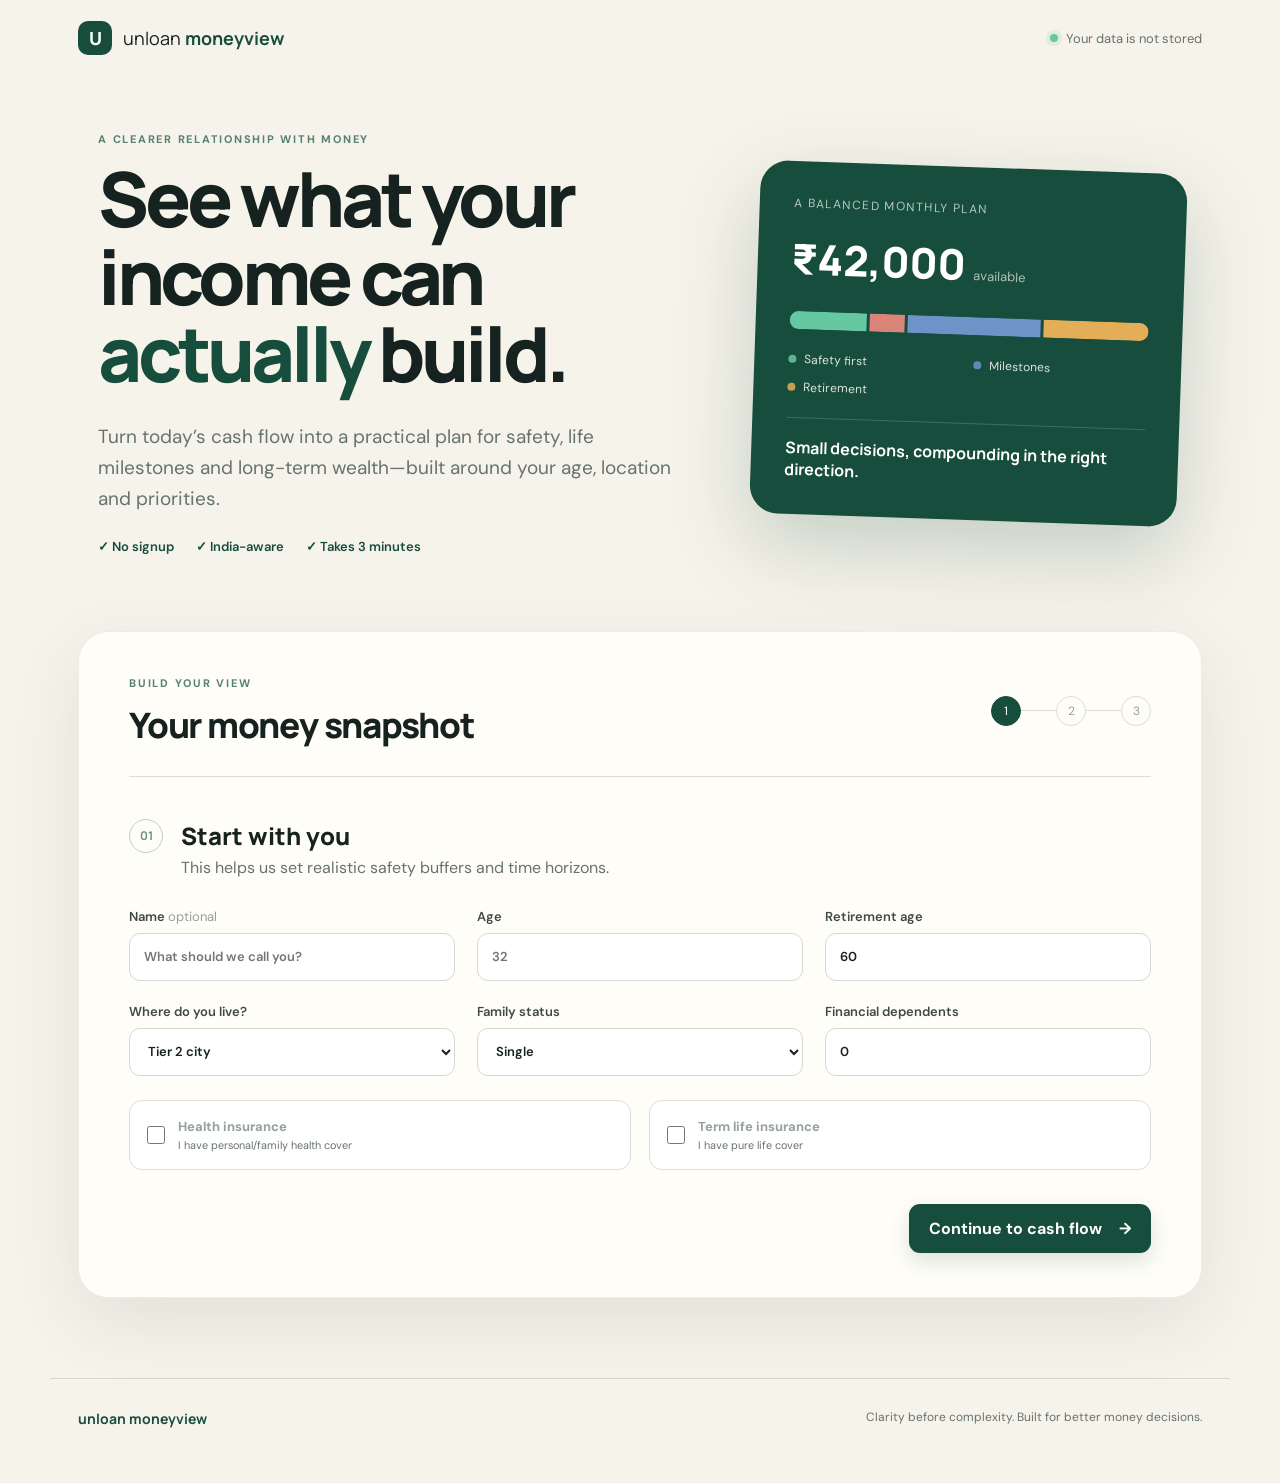
==== templates/index.html @ ab012d3f "Build privacy-first personalized money planner" ====
<!DOCTYPE html>
<html lang="en">
<head>
  <meta charset="UTF-8" />
  <meta name="viewport" content="width=device-width, initial-scale=1.0" />
  <meta name="description" content="A private, practical money planner for building emergency savings, funding milestones and growing long-term wealth." />
  <title>Unloan Moneyview — Your money, mapped forward</title>
  <link rel="preconnect" href="https://fonts.googleapis.com" />
  <link rel="preconnect" href="https://fonts.gstatic.com" crossorigin />
  <link href="https://fonts.googleapis.com/css2?family=DM+Sans:wght@400;500;600;700&family=Manrope:wght@600;700;800&display=swap" rel="stylesheet" />
  <link rel="stylesheet" href="/static/css/style.css" />
</head>
<body>
  <header class="site-header">
    <a class="brand" href="#top" aria-label="Unloan Moneyview home">
      <span class="brand-mark">U</span>
      <span>unloan <b>moneyview</b></span>
    </a>
    <span class="privacy-pill"><span></span> Your data is not stored</span>
  </header>

  <main id="top">
    <section class="hero">
      <div class="hero-copy">
        <p class="eyebrow">A clearer relationship with money</p>
        <h1>See what your income can <em>actually</em> build.</h1>
        <p class="hero-text">Turn today’s cash flow into a practical plan for safety, life milestones and long-term wealth—built around your age, location and priorities.</p>
        <div class="hero-points">
          <span>✓ No signup</span><span>✓ India-aware</span><span>✓ Takes 3 minutes</span>
        </div>
      </div>
      <div class="hero-card" aria-hidden="true">
        <div class="mini-label">A balanced monthly plan</div>
        <div class="mini-amount">₹42,000 <small>available</small></div>
        <div class="stacked-bar"><i></i><i></i><i></i><i></i></div>
        <div class="mini-legend">
          <span><b class="mint"></b>Safety first</span>
          <span><b class="blue"></b>Milestones</span>
          <span><b class="gold"></b>Retirement</span>
        </div>
        <p>Small decisions, compounding in the right direction.</p>
      </div>
    </section>

    <section class="planner-shell" id="planner">
      <div class="planner-heading">
        <div>
          <p class="eyebrow">Build your view</p>
          <h2>Your money snapshot</h2>
        </div>
        <div class="step-indicator"><span class="active">1</span><i></i><span>2</span><i></i><span>3</span></div>
      </div>

      <form id="plannerForm" novalidate>
        <section class="form-step" data-step="1">
          <div class="section-intro">
            <span class="section-number">01</span>
            <div><h3>Start with you</h3><p>This helps us set realistic safety buffers and time horizons.</p></div>
          </div>
          <div class="form-grid three">
            <label>Name <span>optional</span><input id="name" autocomplete="name" placeholder="What should we call you?" /></label>
            <label>Age<input id="age" type="number" min="18" max="80" inputmode="numeric" placeholder="32" required /></label>
            <label>Retirement age<input id="retirementAge" type="number" min="40" max="85" inputmode="numeric" value="60" required /></label>
            <label>Where do you live?
              <select id="location" required>
                <option value="metro">Metro — Mumbai, Delhi, Bengaluru…</option>
                <option value="tier1">Large city</option>
                <option value="tier2" selected>Tier 2 city</option>
                <option value="tier3">Small town / rural</option>
                <option value="outside_india">Outside India</option>
              </select>
            </label>
            <label>Family status
              <select id="maritalStatus"><option value="single">Single</option><option value="married">Married</option></select>
            </label>
            <label>Financial dependents<input id="dependents" type="number" min="0" max="20" inputmode="numeric" value="0" /></label>
          </div>
          <div class="choice-row">
            <label class="check-card"><input id="hasHealthInsurance" type="checkbox" /><span><b>Health insurance</b><small>I have personal/family health cover</small></span></label>
            <label class="check-card"><input id="hasTermInsurance" type="checkbox" /><span><b>Term life insurance</b><small>I have pure life cover</small></span></label>
          </div>
          <div class="step-actions"><button class="primary-btn next-btn" type="button">Continue to cash flow <span>→</span></button></div>
        </section>

        <section class="form-step hidden" data-step="2">
          <div class="section-intro">
            <span class="section-number">02</span>
            <div><h3>Your monthly picture</h3><p>Approximate numbers are perfectly fine. You can refine them later.</p></div>
          </div>
          <div class="mode-toggle" role="group" aria-label="Input frequency">
            <button type="button" class="active" data-mode="monthly">Monthly</button>
            <button type="button" data-mode="yearly">Yearly</button>
          </div>
          <input id="inputMode" type="hidden" value="monthly" />
          <div class="form-grid three money-grid">
            <label>Take-home income<div class="money-input"><span>₹</span><input id="income" type="number" min="1" inputmode="decimal" placeholder="1,00,000" required /></div></label>
            <label>Rent / home EMI<div class="money-input"><span>₹</span><input id="rent" type="number" min="0" inputmode="decimal" placeholder="25,000" required /></div></label>
            <label>Food + essentials<div class="money-input"><span>₹</span><input id="food" type="number" min="0" inputmode="decimal" placeholder="18,000" required /></div></label>
            <label>Lifestyle + other spends<div class="money-input"><span>₹</span><input id="misc" type="number" min="0" inputmode="decimal" placeholder="12,000" required /></div></label>
            <label>Other loan EMIs<div class="money-input"><span>₹</span><input id="debtEmi" type="number" min="0" inputmode="decimal" value="0" required /></div></label>
            <label>Emergency savings today<div class="money-input"><span>₹</span><input id="currentSavings" type="number" min="0" inputmode="decimal" value="0" required /></div></label>
            <label>Investments today<div class="money-input"><span>₹</span><input id="currentInvestments" type="number" min="0" inputmode="decimal" value="0" required /></div></label>
            <label>Investment style
              <select id="riskProfile">
                <option value="conservative">Conservative — steadier, lower growth</option>
                <option value="balanced" selected>Balanced — growth with moderation</option>
                <option value="growth">Growth — more volatility accepted</option>
              </select>
            </label>
          </div>
          <div class="step-actions split"><button class="text-btn back-btn" type="button">← Back</button><button class="primary-btn next-btn" type="button">Choose milestones <span>→</span></button></div>
        </section>

        <section class="form-step hidden" data-step="3">
          <div class="section-intro">
            <span class="section-number">03</span>
            <div><h3>What are you building toward?</h3><p>Select any goals and edit the cost or timeline to fit your life.</p></div>
          </div>
          <div id="milestonesBox" class="milestone-grid"></div>
          <p class="form-error" id="formError" role="alert"></p>
          <div class="step-actions split"><button class="text-btn back-btn" type="button">← Back</button><button class="primary-btn generate-btn" type="submit">Build my money view <span>↗</span></button></div>
        </section>
      </form>
    </section>

    <section id="results" class="results hidden" aria-live="polite">
      <div class="results-head">
        <div><p class="eyebrow">Your personal money view</p><h2 id="resultTitle">Here’s your path forward.</h2><p id="healthNote"></p></div>
        <div class="score-ring"><strong id="healthScore">0</strong><span>/ 100<br />foundation</span></div>
      </div>

      <div class="metric-grid">
        <article><span>Monthly surplus</span><strong id="surplus">₹0</strong><small id="savingsRatio">0% savings rate</small></article>
        <article><span>Emergency target</span><strong id="emergencyTarget">₹0</strong><small id="emergencyGap">₹0 remaining</small></article>
        <article><span>Suggested life cover</span><strong id="insuranceTarget">₹0</strong><small>Indicative income replacement</small></article>
        <article><span>Debt load</span><strong id="debtRatio">0%</strong><small>of take-home income</small></article>
      </div>

      <div class="result-grid">
        <article class="result-card allocation-card">
          <div class="card-heading"><div><p class="eyebrow">Monthly roadmap</p><h3>Give every rupee a role</h3></div></div>
          <div id="allocationBars" class="allocation-bars"></div>
        </article>
        <article class="result-card next-card">
          <p class="eyebrow">In the right order</p><h3>Your next moves</h3>
          <ol id="nextSteps"></ol>
        </article>
      </div>

      <article class="result-card goals-card">
        <div class="card-heading"><div><p class="eyebrow">Milestone reality check</p><h3>What is achievable from here</h3></div><span>Inflation adjusted</span></div>
        <div id="goalResults" class="goal-results"></div>
      </article>

      <article class="result-card projection-card">
        <div class="card-heading"><div><p class="eyebrow">The long view</p><h3>Your wealth could grow to</h3></div><span id="returnLabel">Illustrative projection</span></div>
        <div id="projections" class="projection-grid"></div>
      </article>

      <div class="assumption-box"><b>Keep the forecast honest.</b><ul id="assumptions"></ul><p>Educational estimate only—not investment, tax, insurance or legal advice.</p></div>
      <div class="result-actions"><button id="editPlan" class="text-btn" type="button">← Edit my inputs</button><button id="printPlan" class="primary-btn" type="button">Save as PDF / print</button></div>
    </section>
  </main>

  <footer><span>unloan moneyview</span><p>Clarity before complexity. Built for better money decisions.</p></footer>
  <script src="/static/js/app.js"></script>
</body>
</html>
---- static/css/style.css ----
:root{--ink:#16221f;--muted:#66736e;--cream:#f6f3ea;--paper:#fffdf8;--green:#174d3c;--mint:#66c7a3;--blue:#6d93c9;--gold:#e4ad57;--rose:#d9857a;--line:#deddd4;--shadow:0 24px 70px rgba(28,52,43,.09)}
*{box-sizing:border-box}html{scroll-behavior:smooth}body{margin:0;color:var(--ink);background:var(--cream);font-family:"DM Sans",sans-serif}button,input,select{font:inherit}button{cursor:pointer}.hidden{display:none!important}.site-header{height:76px;display:flex;align-items:center;justify-content:space-between;max-width:1180px;margin:auto;padding:0 28px}.brand{display:flex;align-items:center;gap:11px;color:var(--ink);text-decoration:none;font-family:Manrope,sans-serif;font-size:18px}.brand b{color:var(--green)}.brand-mark{display:grid;place-items:center;width:34px;height:34px;border-radius:10px;background:var(--green);color:white;font-weight:800}.privacy-pill{font-size:13px;color:var(--muted);display:flex;align-items:center;gap:8px}.privacy-pill span{width:8px;height:8px;border-radius:99px;background:var(--mint);box-shadow:0 0 0 4px rgba(102,199,163,.15)}main{max-width:1180px;margin:auto;padding:0 28px 80px}.hero{min-height:520px;display:grid;grid-template-columns:1.15fr .85fr;gap:80px;align-items:center;padding:56px 20px 76px}.eyebrow{text-transform:uppercase;letter-spacing:.16em;font-size:11px;font-weight:700;color:#548171;margin:0 0 14px}.hero h1{font:800 clamp(46px,6vw,76px)/1.02 Manrope,sans-serif;letter-spacing:-.055em;margin:0;max-width:740px}.hero h1 em{font-style:normal;color:var(--green);position:relative}.hero-text{font-size:19px;line-height:1.65;color:var(--muted);max-width:620px;margin:28px 0 23px}.hero-points{display:flex;gap:22px;color:var(--green);font-size:13px;font-weight:600}.hero-card{background:var(--green);color:white;border-radius:28px;padding:34px;transform:rotate(2deg);box-shadow:0 30px 80px rgba(23,77,60,.22)}.mini-label{opacity:.68;font-size:12px;text-transform:uppercase;letter-spacing:.12em}.mini-amount{font:800 42px Manrope,sans-serif;margin:18px 0 24px}.mini-amount small{font:400 13px "DM Sans";opacity:.65}.stacked-bar{height:18px;border-radius:99px;overflow:hidden;display:flex;gap:3px}.stacked-bar i:nth-child(1){width:22%;background:var(--mint)}.stacked-bar i:nth-child(2){width:10%;background:var(--rose)}.stacked-bar i:nth-child(3){width:38%;background:var(--blue)}.stacked-bar i:nth-child(4){width:30%;background:var(--gold)}.mini-legend{display:grid;grid-template-columns:1fr 1fr;gap:12px;margin:22px 0;font-size:12px;opacity:.85}.mini-legend span{display:flex;align-items:center;gap:8px}.mini-legend b{width:8px;height:8px;border-radius:99px}.mint{background:var(--mint)}.blue{background:var(--blue)}.gold{background:var(--gold)}.rose{background:var(--rose)}.hero-card>p{border-top:1px solid rgba(255,255,255,.18);padding-top:18px;margin:0;font-family:Manrope,sans-serif;font-weight:700}.planner-shell,.results{background:var(--paper);border:1px solid rgba(22,34,31,.08);border-radius:30px;padding:44px 50px;box-shadow:var(--shadow);scroll-margin-top:22px}.planner-heading{display:flex;justify-content:space-between;align-items:center;padding-bottom:30px;border-bottom:1px solid var(--line)}h2{font:800 35px/1.2 Manrope,sans-serif;letter-spacing:-.035em;margin:0}.step-indicator{display:flex;align-items:center}.step-indicator span{width:30px;height:30px;border:1px solid var(--line);border-radius:50%;display:grid;place-items:center;color:#99a19d;font-size:12px}.step-indicator span.active{background:var(--green);color:white;border-color:var(--green)}.step-indicator i{width:35px;height:1px;background:var(--line)}.step-indicator i.active{background:var(--green)}.form-step{padding-top:42px}.section-intro{display:flex;gap:18px;margin-bottom:30px}.section-number{font:700 12px Manrope;color:#6f8f83;border:1px solid #bfcfc8;width:34px;height:34px;border-radius:50%;display:grid;place-items:center}.section-intro h3,.result-card h3{font:800 24px Manrope;margin:0 0 5px}.section-intro p{color:var(--muted);margin:0}.form-grid{display:grid;gap:22px}.form-grid.three{grid-template-columns:repeat(3,1fr)}label{font-size:13px;font-weight:600;color:#3f4a46}label>span{font-weight:400;color:#96a09c}input,select{display:block;width:100%;margin-top:8px;height:48px;padding:0 14px;border:1px solid #d7d9d3;border-radius:11px;background:#fff;color:var(--ink);outline:none;transition:.2s}input:focus,select:focus{border-color:var(--green);box-shadow:0 0 0 3px rgba(23,77,60,.08)}.choice-row{display:grid;grid-template-columns:1fr 1fr;gap:18px;margin-top:24px}.check-card{display:flex;align-items:center;padding:17px;border:1px solid var(--line);border-radius:13px;background:#fff}.check-card input{width:18px;height:18px;margin:0 13px 0 0;accent-color:var(--green)}.check-card b,.check-card small{display:block}.check-card small{color:var(--muted);font-weight:400;margin-top:3px}.step-actions{margin-top:34px;display:flex;justify-content:flex-end}.step-actions.split,.result-actions{justify-content:space-between}.primary-btn{border:0;border-radius:11px;background:var(--green);color:white;font-weight:700;padding:14px 20px;box-shadow:0 8px 20px rgba(23,77,60,.15)}.primary-btn:hover{background:#0f3d2f}.primary-btn:disabled{opacity:.55;cursor:wait}.primary-btn span{margin-left:13px}.text-btn{border:0;background:transparent;color:var(--green);font-weight:700;padding:12px 2px}.mode-toggle{display:inline-flex;padding:4px;background:#eeeee7;border-radius:10px;margin-bottom:24px}.mode-toggle button{border:0;background:transparent;padding:9px 19px;border-radius:7px;color:var(--muted);font-size:13px}.mode-toggle button.active{background:white;color:var(--ink);box-shadow:0 2px 8px rgba(0,0,0,.06)}.money-input{position:relative}.money-input>span{position:absolute;z-index:1;left:13px;top:23px;color:#73807b}.money-input input{padding-left:30px}.milestone-grid{display:grid;grid-template-columns:repeat(2,1fr);gap:16px}.milestone-card{padding:20px;border:1px solid var(--line);border-radius:15px;background:#fff;transition:.2s}.milestone-card.selected{border-color:#6f9c8b;background:#f6fbf8;box-shadow:0 0 0 1px #6f9c8b}.milestone-top{display:flex;align-items:center;gap:11px}.milestone-top input{width:17px;height:17px;margin:0;accent-color:var(--green)}.goal-icon{width:30px;height:30px;border-radius:9px;background:#e9f2ed;display:grid;place-items:center;color:var(--green)}.goal-fields{display:grid;grid-template-columns:1.5fr .7fr;gap:12px;margin-top:18px}.goal-fields>span{font-size:11px;color:var(--muted)}.goal-fields input{height:41px;margin-top:5px}.money-input.compact>span{top:17px}.form-error{color:#a33b32;font-size:13px;text-align:right;min-height:18px}.results-head{display:flex;justify-content:space-between;gap:30px;align-items:center;border-bottom:1px solid var(--line);padding-bottom:32px}.results-head>div>p:last-child{color:var(--muted);margin-bottom:0}.score-ring{width:124px;height:124px;flex:0 0 124px;border:9px solid #c9e9db;border-top-color:var(--green);border-radius:50%;display:grid;place-content:center;text-align:center}.score-ring strong{font:800 34px Manrope}.score-ring span{font-size:10px;color:var(--muted);line-height:1.3}.metric-grid{display:grid;grid-template-columns:repeat(4,1fr);gap:12px;margin:26px 0}.metric-grid article{background:#f4f4ed;border-radius:14px;padding:18px}.metric-grid span,.metric-grid small{display:block;color:var(--muted);font-size:11px}.metric-grid strong{font:800 21px Manrope;display:block;margin:8px 0 5px}.result-grid{display:grid;grid-template-columns:1.35fr .65fr;gap:18px}.result-card{border:1px solid var(--line);border-radius:18px;padding:26px;background:#fff;margin-top:18px}.card-heading{display:flex;justify-content:space-between;align-items:start}.card-heading>span{font-size:11px;color:var(--muted);background:#f2f2eb;padding:7px 10px;border-radius:99px}.allocation-row{margin-top:20px}.allocation-row>div{display:flex;justify-content:space-between;align-items:baseline}.allocation-row span{font-size:13px;color:var(--muted)}.allocation-row b{font:700 17px Manrope}.allocation-row b small{font:400 10px "DM Sans";color:var(--muted);margin-left:3px}.allocation-row>i{height:7px;border-radius:99px;background:#efefe9;display:block;margin-top:8px;overflow:hidden}.allocation-row em{height:100%;display:block;border-radius:99px}.next-card{background:var(--green);color:white;border:0}.next-card .eyebrow{color:#9fdbc6}.next-card ol{list-style:none;padding:0;margin:20px 0 0;counter-reset:steps}.next-card li{counter-increment:steps;display:flex;gap:12px;font-size:13px;line-height:1.5;padding:13px 0;border-top:1px solid rgba(255,255,255,.14)}.next-card li:before{content:counter(steps);flex:0 0 25px;height:25px;border-radius:50%;display:grid;place-items:center;background:rgba(255,255,255,.12);font-size:11px}.goal-result{display:grid;grid-template-columns:1.3fr 1fr .8fr .6fr;gap:18px;align-items:center;padding:18px 0;border-top:1px solid var(--line)}.goal-result:first-child{margin-top:12px}.goal-result-name b,.goal-result-name span,.goal-number b,.goal-number span{display:block}.goal-result-name span,.goal-number span{font-size:11px;color:var(--muted);margin-top:4px}.goal-number b{font:700 16px Manrope}.funding i{display:block;height:6px;border-radius:99px;background:#ecece6;overflow:hidden}.funding em{display:block;height:100%;background:var(--mint)}.funding span{font-size:10px;color:var(--muted)}.status{font-size:10px;font-weight:700;text-align:center;padding:7px;border-radius:99px;background:#e6f4ed;color:#2f7058}.status.needs-a-boost{background:#fff0d9;color:#8b6429}.status.funding-gap{background:#fae7e4;color:#9b4f46}.goal-result>p{grid-column:1/-1;margin:-7px 0 0;color:var(--muted);font-size:11px}.projection-card{background:#f8f5e9}.projection-grid{display:grid;grid-template-columns:repeat(3,1fr);gap:12px;margin-top:16px}.projection-grid>div{padding:20px;background:white;border-radius:13px}.projection-grid span,.projection-grid small{display:block;color:var(--muted);font-size:11px}.projection-grid strong{font:800 24px Manrope;display:block;margin:10px 0 5px;color:var(--green)}.assumption-box{margin-top:18px;padding:20px 24px;border-left:3px solid var(--gold);background:#f8f5e9;font-size:12px;color:var(--muted)}.assumption-box ul{margin:8px 0;padding-left:18px}.assumption-box p{margin-bottom:0}.result-actions{display:flex;margin-top:24px}footer{max-width:1180px;margin:auto;padding:30px 28px 55px;border-top:1px solid #d8d7cf;display:flex;justify-content:space-between;color:var(--muted);font-size:12px}footer span{font:700 14px Manrope;color:var(--green)}footer p{margin:0}.empty-state{padding:28px;color:var(--muted);text-align:center}
@media(max-width:850px){.hero{grid-template-columns:1fr;padding-top:40px}.hero-card{display:none}.form-grid.three,.metric-grid{grid-template-columns:repeat(2,1fr)}.result-grid{grid-template-columns:1fr}.goal-result{grid-template-columns:1fr 1fr}.milestone-grid{grid-template-columns:1fr}}
@media(max-width:560px){.site-header{height:64px;padding:0 18px}.privacy-pill{font-size:0}.privacy-pill:after{content:"Private";font-size:12px}.brand b{display:none}main{padding:0 12px 50px}.hero{min-height:auto;padding:55px 8px 65px}.hero h1{font-size:45px}.hero-text{font-size:16px}.hero-points{gap:10px;flex-wrap:wrap}.planner-shell,.results{padding:27px 18px;border-radius:20px}.planner-heading{align-items:start}.planner-heading h2{font-size:28px}.step-indicator i{width:14px}.form-grid.three,.choice-row,.metric-grid,.milestone-grid,.projection-grid{grid-template-columns:1fr}.section-intro p{font-size:13px}.goal-result{grid-template-columns:1fr}.goal-result>p{margin:0}.results-head{align-items:start}.score-ring{width:91px;height:91px;flex-basis:91px;border-width:7px}.score-ring strong{font-size:26px}.card-heading{gap:12px}.result-actions{gap:18px}footer{padding-left:20px;padding-right:20px;display:block}footer p{margin-top:8px}}
@media print{.site-header,.hero,.planner-shell,.result-actions,footer{display:none!important}body{background:white}.results{display:block!important;box-shadow:none;border:0;padding:0}.result-card{break-inside:avoid}.results-head{margin-top:0}}
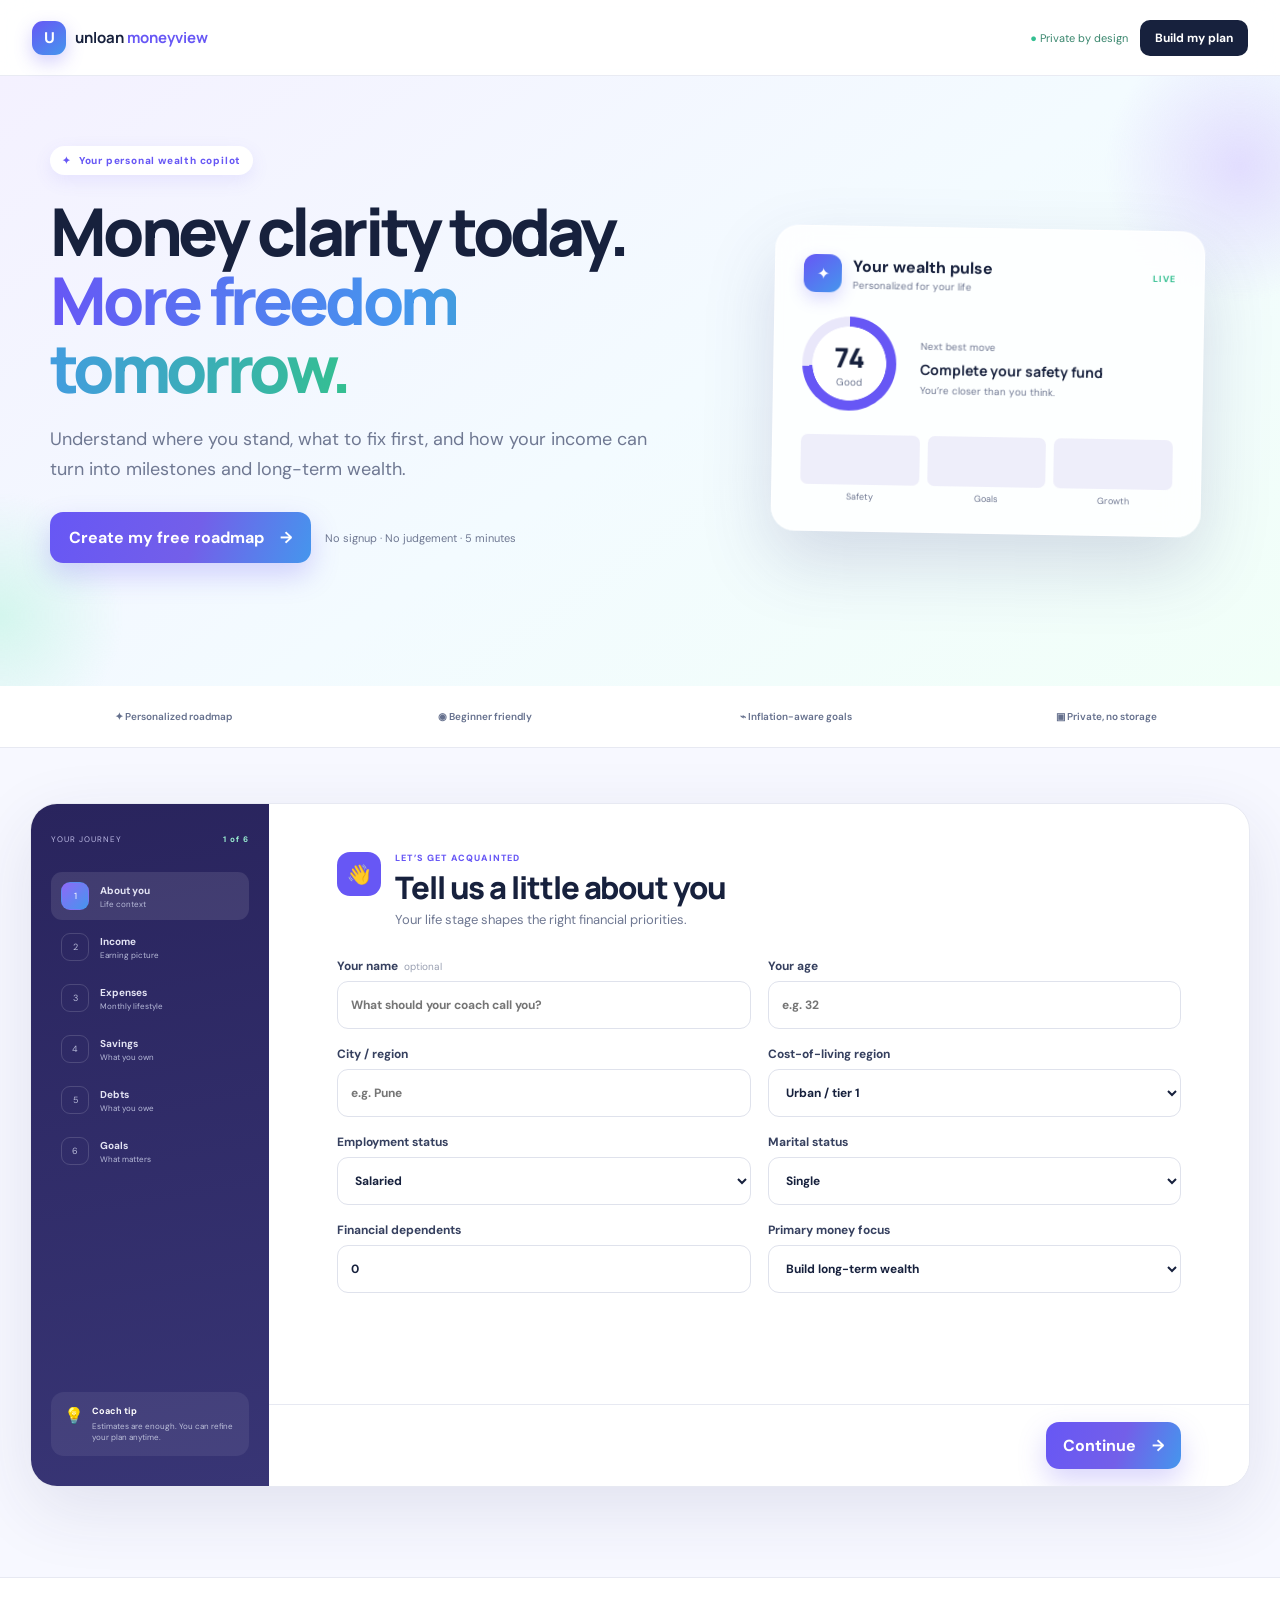
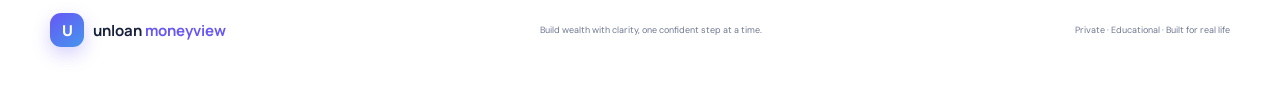
==== commit 10952cef: "Redesign planner as guided AI wealth coach" ====
--- a/templates/index.html
+++ b/templates/index.html
@@ -1,168 +1,168 @@
-<!DOCTYPE html>
+<!doctype html>
 <html lang="en">
 <head>
-  <meta charset="UTF-8" />
-  <meta name="viewport" content="width=device-width, initial-scale=1.0" />
-  <meta name="description" content="A private, practical money planner for building emergency savings, funding milestones and growing long-term wealth." />
-  <title>Unloan Moneyview — Your money, mapped forward</title>
+  <meta charset="utf-8" />
+  <meta name="viewport" content="width=device-width,initial-scale=1" />
+  <meta name="theme-color" content="#6757f5" />
+  <meta name="description" content="A friendly, private wealth coach for goals, savings, investments and debt." />
+  <title>Unloan Moneyview — Your AI wealth coach</title>
   <link rel="preconnect" href="https://fonts.googleapis.com" />
   <link rel="preconnect" href="https://fonts.gstatic.com" crossorigin />
   <link href="https://fonts.googleapis.com/css2?family=DM+Sans:wght@400;500;600;700&family=Manrope:wght@600;700;800&display=swap" rel="stylesheet" />
   <link rel="stylesheet" href="/static/css/style.css" />
 </head>
 <body>
-  <header class="site-header">
-    <a class="brand" href="#top" aria-label="Unloan Moneyview home">
-      <span class="brand-mark">U</span>
-      <span>unloan <b>moneyview</b></span>
-    </a>
-    <span class="privacy-pill"><span></span> Your data is not stored</span>
+  <header class="topbar">
+    <a class="brand" href="#top"><span class="brand-gem">U</span><span>unloan <b>moneyview</b></span></a>
+    <div class="top-actions"><span class="private-badge">● Private by design</span><a href="#planner" class="header-cta">Build my plan</a></div>
   </header>
 
   <main id="top">
     <section class="hero">
+      <div class="hero-orb orb-one"></div><div class="hero-orb orb-two"></div>
       <div class="hero-copy">
-        <p class="eyebrow">A clearer relationship with money</p>
-        <h1>See what your income can <em>actually</em> build.</h1>
-        <p class="hero-text">Turn today’s cash flow into a practical plan for safety, life milestones and long-term wealth—built around your age, location and priorities.</p>
-        <div class="hero-points">
-          <span>✓ No signup</span><span>✓ India-aware</span><span>✓ Takes 3 minutes</span>
-        </div>
+        <span class="ai-pill"><i>✦</i> Your personal wealth copilot</span>
+        <h1>Money clarity today.<br /><em>More freedom tomorrow.</em></h1>
+        <p>Understand where you stand, what to fix first, and how your income can turn into milestones and long-term wealth.</p>
+        <div class="hero-actions"><a href="#planner" class="hero-button">Create my free roadmap <span>→</span></a><span>No signup · No judgement · 5 minutes</span></div>
       </div>
-      <div class="hero-card" aria-hidden="true">
-        <div class="mini-label">A balanced monthly plan</div>
-        <div class="mini-amount">₹42,000 <small>available</small></div>
-        <div class="stacked-bar"><i></i><i></i><i></i><i></i></div>
-        <div class="mini-legend">
-          <span><b class="mint"></b>Safety first</span>
-          <span><b class="blue"></b>Milestones</span>
-          <span><b class="gold"></b>Retirement</span>
-        </div>
-        <p>Small decisions, compounding in the right direction.</p>
+      <div class="coach-preview" aria-hidden="true">
+        <div class="preview-top"><span class="avatar">✦</span><div><b>Your wealth pulse</b><small>Personalized for your life</small></div><span class="live-dot">LIVE</span></div>
+        <div class="preview-score"><div class="preview-ring"><strong>74</strong><small>Good</small></div><div><span>Next best move</span><b>Complete your safety fund</b><p>You’re closer than you think.</p></div></div>
+        <div class="preview-bars"><span><i style="width:68%"></i></span><span><i style="width:46%"></i></span><span><i style="width:82%"></i></span></div>
+        <div class="preview-labels"><span>Safety</span><span>Goals</span><span>Growth</span></div>
       </div>
     </section>
 
-    <section class="planner-shell" id="planner">
-      <div class="planner-heading">
-        <div>
-          <p class="eyebrow">Build your view</p>
-          <h2>Your money snapshot</h2>
-        </div>
-        <div class="step-indicator"><span class="active">1</span><i></i><span>2</span><i></i><span>3</span></div>
+    <section class="trust-strip"><span>✦ Personalized roadmap</span><span>◉ Beginner friendly</span><span>⌁ Inflation-aware goals</span><span>▣ Private, no storage</span></section>
+
+    <section id="planner" class="planner-shell">
+      <aside class="step-sidebar">
+        <div class="sidebar-head"><span>YOUR JOURNEY</span><b id="sidebarProgress">1 of 6</b></div>
+        <nav id="stepNav">
+          <button class="active" data-go="1"><i>1</i><span><b>About you</b><small>Life context</small></span></button>
+          <button data-go="2"><i>2</i><span><b>Income</b><small>Earning picture</small></span></button>
+          <button data-go="3"><i>3</i><span><b>Expenses</b><small>Monthly lifestyle</small></span></button>
+          <button data-go="4"><i>4</i><span><b>Savings</b><small>What you own</small></span></button>
+          <button data-go="5"><i>5</i><span><b>Debts</b><small>What you owe</small></span></button>
+          <button data-go="6"><i>6</i><span><b>Goals</b><small>What matters</small></span></button>
+        </nav>
+        <div class="sidebar-coach"><span>💡</span><p><b>Coach tip</b>Estimates are enough. You can refine your plan anytime.</p></div>
+      </aside>
+
+      <div class="planner-main">
+        <div class="mobile-progress"><div><span id="mobileStep">STEP 1 OF 6</span><b id="mobileTitle">About you</b></div><strong id="progressPercent">17%</strong><i><em id="progressBar"></em></i></div>
+        <form id="plannerForm" novalidate>
+          <section class="form-step" data-step="1">
+            <div class="step-heading"><span class="step-icon purple">👋</span><div><p>LET’S GET ACQUAINTED</p><h2>Tell us a little about you</h2><span>Your life stage shapes the right financial priorities.</span></div></div>
+            <div class="field-grid two">
+              <label>Your name <small>optional</small><input id="name" autocomplete="name" placeholder="What should your coach call you?" /></label>
+              <label>Your age<input id="age" type="number" min="18" max="80" inputmode="numeric" placeholder="e.g. 32" required /></label>
+              <label>City / region<input id="city" placeholder="e.g. Pune" required /></label>
+              <label>Cost-of-living region<select id="region"><option value="metro">Metro city</option><option value="urban" selected>Urban / tier 1</option><option value="semi_urban">Tier 2 / semi-urban</option><option value="rural">Small town / rural</option><option value="global">Outside India</option></select></label>
+              <label>Employment status<select id="employmentStatus"><option value="salaried">Salaried</option><option value="self_employed">Self-employed</option><option value="business">Business owner</option><option value="freelance">Freelancer / gig worker</option><option value="student">Student</option><option value="retired">Retired</option><option value="other">Other</option></select></label>
+              <label>Marital status<select id="maritalStatus"><option value="single">Single</option><option value="married">Married / partnered</option><option value="separated">Separated / divorced</option><option value="widowed">Widowed</option></select></label>
+              <label>Financial dependents<input id="dependents" type="number" min="0" max="20" value="0" /></label>
+              <label>Primary money focus<select id="financialGoalCategory"><option value="stability">Financial stability</option><option value="debt">Become debt-free</option><option value="milestones">Fund life milestones</option><option value="wealth" selected>Build long-term wealth</option><option value="retirement">Plan retirement</option></select></label>
+            </div>
+          </section>
+
+          <section class="form-step hidden" data-step="2">
+            <div class="step-heading"><span class="step-icon blue">₹</span><div><p>YOUR EARNING POWER</p><h2>Let’s map your income</h2><span>This helps us create a plan you can sustain in real life.</span></div></div>
+            <div class="field-grid two">
+              <label>Monthly take-home income<div class="money-field"><span>₹</span><input id="monthlyIncome" type="number" min="0" inputmode="decimal" placeholder="80,000" required /></div></label>
+              <label>Other monthly income <small>optional</small><div class="money-field"><span>₹</span><input id="otherIncome" type="number" min="0" inputmode="decimal" placeholder="10,000" /></div></label>
+            </div>
+            <div class="question-block"><b>How predictable is your income?</b><div class="choice-cards three" data-choice="stability"><button type="button" data-value="stable" class="selected"><span>🛡️</span><b>Very stable</b><small>Similar each month</small></button><button type="button" data-value="moderate"><span>〽️</span><b>Some variation</b><small>Mostly predictable</small></button><button type="button" data-value="variable"><span>🌊</span><b>Highly variable</b><small>Changes often</small></button></div></div>
+            <div class="growth-card"><div><span>↗</span><p><b>Expected annual income growth</b><small>What feels realistic for the next few years?</small></p></div><strong><output id="growthOutput">5%</output></strong><input id="annualGrowth" type="range" min="0" max="20" value="5" /></div>
+            <div class="question-block"><b>Your comfort with investment ups and downs</b><div class="choice-cards three" data-choice="riskProfile"><button type="button" data-value="conservative"><span>🌱</span><b>Steady</b><small>Lower ups and downs</small></button><button type="button" data-value="balanced" class="selected"><span>⚖️</span><b>Balanced</b><small>Growth with control</small></button><button type="button" data-value="growth"><span>🚀</span><b>Growth</b><small>Long-term volatility is okay</small></button></div></div>
+            <div class="benchmark-box" data-benchmark="income"><span class="benchmark-icon">◎</span><div><b>Estimated benchmark for your profile</b><p id="incomeBenchmark">Add your income to see a gentle savings guide.</p><small>Planning estimate · not a population average</small></div></div>
+          </section>
+
+          <section class="form-step hidden" data-step="3">
+            <div class="step-heading"><span class="step-icon coral">◔</span><div><p>WHERE MONEY GOES</p><h2>Which expenses apply to you?</h2><span>Tap only what you spend on. Amount fields appear after selection.</span></div></div>
+            <div id="expenseOptions" class="option-grid"></div>
+            <button class="add-custom" type="button" data-custom="expenses"><span>＋</span> Add custom expense</button>
+            <div id="expenseDetails" class="selected-details"></div>
+            <div class="benchmark-box" data-benchmark="expenses"><span class="benchmark-icon">⌂</span><div><b>Regional housing guide</b><p id="expenseBenchmark">Select rent to compare its share of income with an estimated range.</p><small>Editable planning benchmark · never a judgement</small></div></div>
+          </section>
+
+          <section class="form-step hidden" data-step="4">
+            <div class="step-heading"><span class="step-icon green">◆</span><div><p>WHAT YOU’VE BUILT</p><h2>Your savings & investments</h2><span>Select what you currently own and add its present value.</span></div></div>
+            <div id="investmentOptions" class="option-grid"></div>
+            <button class="add-custom" type="button" data-custom="investments"><span>＋</span> Add custom investment</button>
+            <div id="investmentDetails" class="selected-details"></div>
+            <div class="skip-note">Nothing saved yet? That’s okay—skip this step. Your roadmap will show where to begin.</div>
+            <div class="benchmark-box" data-benchmark="savings"><span class="benchmark-icon">☂</span><div><b>Safety buffer guide</b><p id="savingsBenchmark">Add liquid savings to see how many months of expenses they may cover.</p><small>Estimated from age, family and employment profile</small></div></div>
+          </section>
+
+          <section class="form-step hidden" data-step="5">
+            <div class="step-heading"><span class="step-icon gold">↘</span><div><p>WHAT YOU OWE</p><h2>Do any of these debts apply?</h2><span>We’ll identify what to repay first and how to free your cash flow.</span></div></div>
+            <div id="debtOptions" class="option-grid"></div>
+            <button class="add-custom" type="button" data-custom="debts"><span>＋</span> Add custom debt</button>
+            <div id="debtDetails" class="selected-details debt-details"></div>
+            <div class="skip-note positive">🎉 Debt-free? Beautiful. Skip ahead to your goals.</div>
+            <div class="benchmark-box" data-benchmark="debt"><span class="benchmark-icon">↘</span><div><b>Healthy EMI guide</b><p id="debtBenchmark">Add EMIs to compare your repayment load with a planning threshold.</p><small>Guidepost only · loan circumstances vary</small></div></div>
+          </section>
+
+          <section class="form-step hidden" data-step="6">
+            <div class="step-heading"><span class="step-icon pink">★</span><div><p>YOUR FUTURE, YOUR WAY</p><h2>What are you building toward?</h2><span>Choose what matters. We’ll test what’s achievable and map the path.</span></div></div>
+            <div id="goalOptions" class="option-grid goals"></div>
+            <button class="add-custom" type="button" data-custom="goals"><span>＋</span> Add custom goal</button>
+            <div id="goalDetails" class="selected-details goal-details"></div>
+            <p id="formError" class="form-error" role="alert"></p>
+          </section>
+
+          <div class="form-navigation"><button id="backButton" class="back-button hidden" type="button">← Back</button><button id="skipButton" class="skip-button hidden" type="button">Skip for now</button><button id="nextButton" class="next-button" type="button">Continue <span>→</span></button></div>
+        </form>
       </div>
-
-      <form id="plannerForm" novalidate>
-        <section class="form-step" data-step="1">
-          <div class="section-intro">
-            <span class="section-number">01</span>
-            <div><h3>Start with you</h3><p>This helps us set realistic safety buffers and time horizons.</p></div>
-          </div>
-          <div class="form-grid three">
-            <label>Name <span>optional</span><input id="name" autocomplete="name" placeholder="What should we call you?" /></label>
-            <label>Age<input id="age" type="number" min="18" max="80" inputmode="numeric" placeholder="32" required /></label>
-            <label>Retirement age<input id="retirementAge" type="number" min="40" max="85" inputmode="numeric" value="60" required /></label>
-            <label>Where do you live?
-              <select id="location" required>
-                <option value="metro">Metro — Mumbai, Delhi, Bengaluru…</option>
-                <option value="tier1">Large city</option>
-                <option value="tier2" selected>Tier 2 city</option>
-                <option value="tier3">Small town / rural</option>
-                <option value="outside_india">Outside India</option>
-              </select>
-            </label>
-            <label>Family status
-              <select id="maritalStatus"><option value="single">Single</option><option value="married">Married</option></select>
-            </label>
-            <label>Financial dependents<input id="dependents" type="number" min="0" max="20" inputmode="numeric" value="0" /></label>
-          </div>
-          <div class="choice-row">
-            <label class="check-card"><input id="hasHealthInsurance" type="checkbox" /><span><b>Health insurance</b><small>I have personal/family health cover</small></span></label>
-            <label class="check-card"><input id="hasTermInsurance" type="checkbox" /><span><b>Term life insurance</b><small>I have pure life cover</small></span></label>
-          </div>
-          <div class="step-actions"><button class="primary-btn next-btn" type="button">Continue to cash flow <span>→</span></button></div>
-        </section>
-
-        <section class="form-step hidden" data-step="2">
-          <div class="section-intro">
-            <span class="section-number">02</span>
-            <div><h3>Your monthly picture</h3><p>Approximate numbers are perfectly fine. You can refine them later.</p></div>
-          </div>
-          <div class="mode-toggle" role="group" aria-label="Input frequency">
-            <button type="button" class="active" data-mode="monthly">Monthly</button>
-            <button type="button" data-mode="yearly">Yearly</button>
-          </div>
-          <input id="inputMode" type="hidden" value="monthly" />
-          <div class="form-grid three money-grid">
-            <label>Take-home income<div class="money-input"><span>₹</span><input id="income" type="number" min="1" inputmode="decimal" placeholder="1,00,000" required /></div></label>
-            <label>Rent / home EMI<div class="money-input"><span>₹</span><input id="rent" type="number" min="0" inputmode="decimal" placeholder="25,000" required /></div></label>
-            <label>Food + essentials<div class="money-input"><span>₹</span><input id="food" type="number" min="0" inputmode="decimal" placeholder="18,000" required /></div></label>
-            <label>Lifestyle + other spends<div class="money-input"><span>₹</span><input id="misc" type="number" min="0" inputmode="decimal" placeholder="12,000" required /></div></label>
-            <label>Other loan EMIs<div class="money-input"><span>₹</span><input id="debtEmi" type="number" min="0" inputmode="decimal" value="0" required /></div></label>
-            <label>Emergency savings today<div class="money-input"><span>₹</span><input id="currentSavings" type="number" min="0" inputmode="decimal" value="0" required /></div></label>
-            <label>Investments today<div class="money-input"><span>₹</span><input id="currentInvestments" type="number" min="0" inputmode="decimal" value="0" required /></div></label>
-            <label>Investment style
-              <select id="riskProfile">
-                <option value="conservative">Conservative — steadier, lower growth</option>
-                <option value="balanced" selected>Balanced — growth with moderation</option>
-                <option value="growth">Growth — more volatility accepted</option>
-              </select>
-            </label>
-          </div>
-          <div class="step-actions split"><button class="text-btn back-btn" type="button">← Back</button><button class="primary-btn next-btn" type="button">Choose milestones <span>→</span></button></div>
-        </section>
-
-        <section class="form-step hidden" data-step="3">
-          <div class="section-intro">
-            <span class="section-number">03</span>
-            <div><h3>What are you building toward?</h3><p>Select any goals and edit the cost or timeline to fit your life.</p></div>
-          </div>
-          <div id="milestonesBox" class="milestone-grid"></div>
-          <p class="form-error" id="formError" role="alert"></p>
-          <div class="step-actions split"><button class="text-btn back-btn" type="button">← Back</button><button class="primary-btn generate-btn" type="submit">Build my money view <span>↗</span></button></div>
-        </section>
-      </form>
     </section>
 
     <section id="results" class="results hidden" aria-live="polite">
-      <div class="results-head">
-        <div><p class="eyebrow">Your personal money view</p><h2 id="resultTitle">Here’s your path forward.</h2><p id="healthNote"></p></div>
-        <div class="score-ring"><strong id="healthScore">0</strong><span>/ 100<br />foundation</span></div>
+      <div class="result-hero">
+        <div class="result-copy"><span class="ai-pill light"><i>✦</i> YOUR PERSONAL WEALTH ROADMAP</span><h2 id="resultTitle">Your path is ready.</h2><p id="coachMessage"></p><div class="stage-badge">🏅 <span id="wealthStage">Foundation builder</span></div></div>
+        <div class="health-orbit"><div><strong id="healthScore">0</strong><span>/100</span><small id="healthLabel">Building</small></div></div>
       </div>
 
-      <div class="metric-grid">
-        <article><span>Monthly surplus</span><strong id="surplus">₹0</strong><small id="savingsRatio">0% savings rate</small></article>
-        <article><span>Emergency target</span><strong id="emergencyTarget">₹0</strong><small id="emergencyGap">₹0 remaining</small></article>
-        <article><span>Suggested life cover</span><strong id="insuranceTarget">₹0</strong><small>Indicative income replacement</small></article>
-        <article><span>Debt load</span><strong id="debtRatio">0%</strong><small>of take-home income</small></article>
+      <div class="snapshot-grid">
+        <article class="snapshot purple-card"><span>NET WORTH</span><strong id="netWorth">₹0</strong><small id="assetDebtText">Assets minus debts</small><i>◆</i></article>
+        <article class="snapshot green-card"><span>MONTHLY SURPLUS</span><strong id="monthlySurplus">₹0</strong><small id="savingsText">Available to direct</small><i>↗</i></article>
+        <article class="snapshot blue-card"><span>SAFETY FUND</span><strong id="emergencyProgress">0%</strong><small id="emergencyText">of target ready</small><i>🛡</i></article>
+        <article class="snapshot gold-card"><span>DEBT LOAD</span><strong id="debtRatio">0%</strong><small>of monthly income</small><i>↘</i></article>
       </div>
 
-      <div class="result-grid">
-        <article class="result-card allocation-card">
-          <div class="card-heading"><div><p class="eyebrow">Monthly roadmap</p><h3>Give every rupee a role</h3></div></div>
-          <div id="allocationBars" class="allocation-bars"></div>
-        </article>
-        <article class="result-card next-card">
-          <p class="eyebrow">In the right order</p><h3>Your next moves</h3>
-          <ol id="nextSteps"></ol>
-        </article>
+      <div class="dashboard-grid score-roadmap-grid">
+        <article class="dash-card score-card"><div class="card-title"><div><span>WHY THIS SCORE</span><h3>Your financial health, explained</h3></div><span id="scoreStatusBadge" class="badge gradient">Good</span></div><ul id="scoreReasons" class="score-reasons"></ul></article>
+        <article class="dash-card roadmap-card"><div class="card-title"><div><span>WEALTH ROADMAP</span><h3>Your path from now to year 5+</h3></div></div><div id="roadmapTimeline" class="roadmap-timeline"></div></article>
       </div>
 
-      <article class="result-card goals-card">
-        <div class="card-heading"><div><p class="eyebrow">Milestone reality check</p><h3>What is achievable from here</h3></div><span>Inflation adjusted</span></div>
-        <div id="goalResults" class="goal-results"></div>
-      </article>
+      <div class="dashboard-grid">
+        <article class="dash-card cashflow-card"><div class="card-title"><div><span>MONTHLY CASH FLOW</span><h3>Where your income goes</h3></div><span class="badge neutral">Live picture</span></div><div class="cashflow-content"><div id="cashflowDonut" class="donut"><div><strong id="donutIncome">₹0</strong><span>income</span></div></div><div id="cashflowLegend" class="legend"></div></div></article>
+        <article class="dash-card allocation-card"><div class="card-title"><div><span>YOUR ACTION PLAN</span><h3>Give every surplus rupee a job</h3></div></div><div id="allocationPlan" class="allocation-plan"></div></article>
+      </div>
 
-      <article class="result-card projection-card">
-        <div class="card-heading"><div><p class="eyebrow">The long view</p><h3>Your wealth could grow to</h3></div><span id="returnLabel">Illustrative projection</span></div>
-        <div id="projections" class="projection-grid"></div>
-      </article>
+      <article class="coach-card"><div class="coach-heading"><span class="coach-avatar">✦</span><div><span>PERSONALIZED RECOMMENDATIONS</span><h3>Moves chosen from your actual inputs</h3></div></div><div id="recommendations" class="recommendation-grid"></div></article>
 
-      <div class="assumption-box"><b>Keep the forecast honest.</b><ul id="assumptions"></ul><p>Educational estimate only—not investment, tax, insurance or legal advice.</p></div>
-      <div class="result-actions"><button id="editPlan" class="text-btn" type="button">← Edit my inputs</button><button id="printPlan" class="primary-btn" type="button">Save as PDF / print</button></div>
+      <div class="dashboard-grid action-milestone-grid">
+        <article class="dash-card action-card"><div class="card-title"><div><span>MONTHLY ACTION PLAN</span><h3>Exactly what to do next</h3></div></div><div id="actionPlan" class="action-list"></div></article>
+        <article class="dash-card projected-card"><div class="card-title"><div><span>PROJECTED DATES</span><h3>Your milestone tracker</h3></div><span class="badge neutral">Illustrative</span></div><div id="milestoneProjections" class="milestone-projections"></div></article>
+      </div>
+
+      <article class="ai-coach-says"><div class="ai-coach-head"><span class="coach-avatar">✦</span><div><span>YOUR AI WEALTH COACH SAYS</span><h3>Here’s the honest, simple version</h3></div></div><div id="coachInsights" class="coach-insights"></div><p class="coach-disclaimer">Educational planning guidance only. This does not promise returns or replace advice from a certified financial professional.</p></article>
+
+      <article class="dash-card milestone-card"><div class="card-title"><div><span>MILESTONE TRACKER</span><h3>Turn ambitions into monthly actions</h3></div><span class="badge gradient">Inflation aware</span></div><div id="goalResults" class="goal-results"></div></article>
+
+      <div class="dashboard-grid lower">
+        <article class="dash-card projection-card"><div class="card-title"><div><span>WEALTH FORECAST</span><h3>Consistency can become freedom</h3></div></div><div id="projectionChart" class="projection-chart"></div><div id="projectionLegend" class="projection-legend"><span><i class="conservative"></i>Conservative</span><span><i class="expected"></i>Expected</span></div></article>
+        <article class="dash-card breakdown-card"><div class="card-title"><div><span>YOUR FINANCIAL MIX</span><h3>Assets, spending & debt</h3></div></div><div class="breakdown-tabs"><button class="active" data-breakdown="assets">Assets</button><button data-breakdown="expenses">Expenses</button><button data-breakdown="debts">Debts</button></div><div id="breakdownList" class="breakdown-list"></div></article>
+      </div>
+
+      <div class="assumptions"><div><b>Transparent by design</b><p id="assumptionText"></p></div><span>Educational planning estimate—not financial advice.</span></div>
+      <div class="result-actions"><button id="editPlan" class="outline-button">← Adjust my details</button><button id="printPlan" class="next-button">Save roadmap as PDF</button></div>
     </section>
   </main>
 
-  <footer><span>unloan moneyview</span><p>Clarity before complexity. Built for better money decisions.</p></footer>
+  <footer><a class="brand" href="#top"><span class="brand-gem">U</span><span>unloan <b>moneyview</b></span></a><p>Build wealth with clarity, one confident step at a time.</p><span>Private · Educational · Built for real life</span></footer>
   <script src="/static/js/app.js"></script>
 </body>
 </html>
--- a/static/css/style.css
+++ b/static/css/style.css
@@ -1,5 +1,11 @@
-:root{--ink:#16221f;--muted:#66736e;--cream:#f6f3ea;--paper:#fffdf8;--green:#174d3c;--mint:#66c7a3;--blue:#6d93c9;--gold:#e4ad57;--rose:#d9857a;--line:#deddd4;--shadow:0 24px 70px rgba(28,52,43,.09)}
-*{box-sizing:border-box}html{scroll-behavior:smooth}body{margin:0;color:var(--ink);background:var(--cream);font-family:"DM Sans",sans-serif}button,input,select{font:inherit}button{cursor:pointer}.hidden{display:none!important}.site-header{height:76px;display:flex;align-items:center;justify-content:space-between;max-width:1180px;margin:auto;padding:0 28px}.brand{display:flex;align-items:center;gap:11px;color:var(--ink);text-decoration:none;font-family:Manrope,sans-serif;font-size:18px}.brand b{color:var(--green)}.brand-mark{display:grid;place-items:center;width:34px;height:34px;border-radius:10px;background:var(--green);color:white;font-weight:800}.privacy-pill{font-size:13px;color:var(--muted);display:flex;align-items:center;gap:8px}.privacy-pill span{width:8px;height:8px;border-radius:99px;background:var(--mint);box-shadow:0 0 0 4px rgba(102,199,163,.15)}main{max-width:1180px;margin:auto;padding:0 28px 80px}.hero{min-height:520px;display:grid;grid-template-columns:1.15fr .85fr;gap:80px;align-items:center;padding:56px 20px 76px}.eyebrow{text-transform:uppercase;letter-spacing:.16em;font-size:11px;font-weight:700;color:#548171;margin:0 0 14px}.hero h1{font:800 clamp(46px,6vw,76px)/1.02 Manrope,sans-serif;letter-spacing:-.055em;margin:0;max-width:740px}.hero h1 em{font-style:normal;color:var(--green);position:relative}.hero-text{font-size:19px;line-height:1.65;color:var(--muted);max-width:620px;margin:28px 0 23px}.hero-points{display:flex;gap:22px;color:var(--green);font-size:13px;font-weight:600}.hero-card{background:var(--green);color:white;border-radius:28px;padding:34px;transform:rotate(2deg);box-shadow:0 30px 80px rgba(23,77,60,.22)}.mini-label{opacity:.68;font-size:12px;text-transform:uppercase;letter-spacing:.12em}.mini-amount{font:800 42px Manrope,sans-serif;margin:18px 0 24px}.mini-amount small{font:400 13px "DM Sans";opacity:.65}.stacked-bar{height:18px;border-radius:99px;overflow:hidden;display:flex;gap:3px}.stacked-bar i:nth-child(1){width:22%;background:var(--mint)}.stacked-bar i:nth-child(2){width:10%;background:var(--rose)}.stacked-bar i:nth-child(3){width:38%;background:var(--blue)}.stacked-bar i:nth-child(4){width:30%;background:var(--gold)}.mini-legend{display:grid;grid-template-columns:1fr 1fr;gap:12px;margin:22px 0;font-size:12px;opacity:.85}.mini-legend span{display:flex;align-items:center;gap:8px}.mini-legend b{width:8px;height:8px;border-radius:99px}.mint{background:var(--mint)}.blue{background:var(--blue)}.gold{background:var(--gold)}.rose{background:var(--rose)}.hero-card>p{border-top:1px solid rgba(255,255,255,.18);padding-top:18px;margin:0;font-family:Manrope,sans-serif;font-weight:700}.planner-shell,.results{background:var(--paper);border:1px solid rgba(22,34,31,.08);border-radius:30px;padding:44px 50px;box-shadow:var(--shadow);scroll-margin-top:22px}.planner-heading{display:flex;justify-content:space-between;align-items:center;padding-bottom:30px;border-bottom:1px solid var(--line)}h2{font:800 35px/1.2 Manrope,sans-serif;letter-spacing:-.035em;margin:0}.step-indicator{display:flex;align-items:center}.step-indicator span{width:30px;height:30px;border:1px solid var(--line);border-radius:50%;display:grid;place-items:center;color:#99a19d;font-size:12px}.step-indicator span.active{background:var(--green);color:white;border-color:var(--green)}.step-indicator i{width:35px;height:1px;background:var(--line)}.step-indicator i.active{background:var(--green)}.form-step{padding-top:42px}.section-intro{display:flex;gap:18px;margin-bottom:30px}.section-number{font:700 12px Manrope;color:#6f8f83;border:1px solid #bfcfc8;width:34px;height:34px;border-radius:50%;display:grid;place-items:center}.section-intro h3,.result-card h3{font:800 24px Manrope;margin:0 0 5px}.section-intro p{color:var(--muted);margin:0}.form-grid{display:grid;gap:22px}.form-grid.three{grid-template-columns:repeat(3,1fr)}label{font-size:13px;font-weight:600;color:#3f4a46}label>span{font-weight:400;color:#96a09c}input,select{display:block;width:100%;margin-top:8px;height:48px;padding:0 14px;border:1px solid #d7d9d3;border-radius:11px;background:#fff;color:var(--ink);outline:none;transition:.2s}input:focus,select:focus{border-color:var(--green);box-shadow:0 0 0 3px rgba(23,77,60,.08)}.choice-row{display:grid;grid-template-columns:1fr 1fr;gap:18px;margin-top:24px}.check-card{display:flex;align-items:center;padding:17px;border:1px solid var(--line);border-radius:13px;background:#fff}.check-card input{width:18px;height:18px;margin:0 13px 0 0;accent-color:var(--green)}.check-card b,.check-card small{display:block}.check-card small{color:var(--muted);font-weight:400;margin-top:3px}.step-actions{margin-top:34px;display:flex;justify-content:flex-end}.step-actions.split,.result-actions{justify-content:space-between}.primary-btn{border:0;border-radius:11px;background:var(--green);color:white;font-weight:700;padding:14px 20px;box-shadow:0 8px 20px rgba(23,77,60,.15)}.primary-btn:hover{background:#0f3d2f}.primary-btn:disabled{opacity:.55;cursor:wait}.primary-btn span{margin-left:13px}.text-btn{border:0;background:transparent;color:var(--green);font-weight:700;padding:12px 2px}.mode-toggle{display:inline-flex;padding:4px;background:#eeeee7;border-radius:10px;margin-bottom:24px}.mode-toggle button{border:0;background:transparent;padding:9px 19px;border-radius:7px;color:var(--muted);font-size:13px}.mode-toggle button.active{background:white;color:var(--ink);box-shadow:0 2px 8px rgba(0,0,0,.06)}.money-input{position:relative}.money-input>span{position:absolute;z-index:1;left:13px;top:23px;color:#73807b}.money-input input{padding-left:30px}.milestone-grid{display:grid;grid-template-columns:repeat(2,1fr);gap:16px}.milestone-card{padding:20px;border:1px solid var(--line);border-radius:15px;background:#fff;transition:.2s}.milestone-card.selected{border-color:#6f9c8b;background:#f6fbf8;box-shadow:0 0 0 1px #6f9c8b}.milestone-top{display:flex;align-items:center;gap:11px}.milestone-top input{width:17px;height:17px;margin:0;accent-color:var(--green)}.goal-icon{width:30px;height:30px;border-radius:9px;background:#e9f2ed;display:grid;place-items:center;color:var(--green)}.goal-fields{display:grid;grid-template-columns:1.5fr .7fr;gap:12px;margin-top:18px}.goal-fields>span{font-size:11px;color:var(--muted)}.goal-fields input{height:41px;margin-top:5px}.money-input.compact>span{top:17px}.form-error{color:#a33b32;font-size:13px;text-align:right;min-height:18px}.results-head{display:flex;justify-content:space-between;gap:30px;align-items:center;border-bottom:1px solid var(--line);padding-bottom:32px}.results-head>div>p:last-child{color:var(--muted);margin-bottom:0}.score-ring{width:124px;height:124px;flex:0 0 124px;border:9px solid #c9e9db;border-top-color:var(--green);border-radius:50%;display:grid;place-content:center;text-align:center}.score-ring strong{font:800 34px Manrope}.score-ring span{font-size:10px;color:var(--muted);line-height:1.3}.metric-grid{display:grid;grid-template-columns:repeat(4,1fr);gap:12px;margin:26px 0}.metric-grid article{background:#f4f4ed;border-radius:14px;padding:18px}.metric-grid span,.metric-grid small{display:block;color:var(--muted);font-size:11px}.metric-grid strong{font:800 21px Manrope;display:block;margin:8px 0 5px}.result-grid{display:grid;grid-template-columns:1.35fr .65fr;gap:18px}.result-card{border:1px solid var(--line);border-radius:18px;padding:26px;background:#fff;margin-top:18px}.card-heading{display:flex;justify-content:space-between;align-items:start}.card-heading>span{font-size:11px;color:var(--muted);background:#f2f2eb;padding:7px 10px;border-radius:99px}.allocation-row{margin-top:20px}.allocation-row>div{display:flex;justify-content:space-between;align-items:baseline}.allocation-row span{font-size:13px;color:var(--muted)}.allocation-row b{font:700 17px Manrope}.allocation-row b small{font:400 10px "DM Sans";color:var(--muted);margin-left:3px}.allocation-row>i{height:7px;border-radius:99px;background:#efefe9;display:block;margin-top:8px;overflow:hidden}.allocation-row em{height:100%;display:block;border-radius:99px}.next-card{background:var(--green);color:white;border:0}.next-card .eyebrow{color:#9fdbc6}.next-card ol{list-style:none;padding:0;margin:20px 0 0;counter-reset:steps}.next-card li{counter-increment:steps;display:flex;gap:12px;font-size:13px;line-height:1.5;padding:13px 0;border-top:1px solid rgba(255,255,255,.14)}.next-card li:before{content:counter(steps);flex:0 0 25px;height:25px;border-radius:50%;display:grid;place-items:center;background:rgba(255,255,255,.12);font-size:11px}.goal-result{display:grid;grid-template-columns:1.3fr 1fr .8fr .6fr;gap:18px;align-items:center;padding:18px 0;border-top:1px solid var(--line)}.goal-result:first-child{margin-top:12px}.goal-result-name b,.goal-result-name span,.goal-number b,.goal-number span{display:block}.goal-result-name span,.goal-number span{font-size:11px;color:var(--muted);margin-top:4px}.goal-number b{font:700 16px Manrope}.funding i{display:block;height:6px;border-radius:99px;background:#ecece6;overflow:hidden}.funding em{display:block;height:100%;background:var(--mint)}.funding span{font-size:10px;color:var(--muted)}.status{font-size:10px;font-weight:700;text-align:center;padding:7px;border-radius:99px;background:#e6f4ed;color:#2f7058}.status.needs-a-boost{background:#fff0d9;color:#8b6429}.status.funding-gap{background:#fae7e4;color:#9b4f46}.goal-result>p{grid-column:1/-1;margin:-7px 0 0;color:var(--muted);font-size:11px}.projection-card{background:#f8f5e9}.projection-grid{display:grid;grid-template-columns:repeat(3,1fr);gap:12px;margin-top:16px}.projection-grid>div{padding:20px;background:white;border-radius:13px}.projection-grid span,.projection-grid small{display:block;color:var(--muted);font-size:11px}.projection-grid strong{font:800 24px Manrope;display:block;margin:10px 0 5px;color:var(--green)}.assumption-box{margin-top:18px;padding:20px 24px;border-left:3px solid var(--gold);background:#f8f5e9;font-size:12px;color:var(--muted)}.assumption-box ul{margin:8px 0;padding-left:18px}.assumption-box p{margin-bottom:0}.result-actions{display:flex;margin-top:24px}footer{max-width:1180px;margin:auto;padding:30px 28px 55px;border-top:1px solid #d8d7cf;display:flex;justify-content:space-between;color:var(--muted);font-size:12px}footer span{font:700 14px Manrope;color:var(--green)}footer p{margin:0}.empty-state{padding:28px;color:var(--muted);text-align:center}
-@media(max-width:850px){.hero{grid-template-columns:1fr;padding-top:40px}.hero-card{display:none}.form-grid.three,.metric-grid{grid-template-columns:repeat(2,1fr)}.result-grid{grid-template-columns:1fr}.goal-result{grid-template-columns:1fr 1fr}.milestone-grid{grid-template-columns:1fr}}
-@media(max-width:560px){.site-header{height:64px;padding:0 18px}.privacy-pill{font-size:0}.privacy-pill:after{content:"Private";font-size:12px}.brand b{display:none}main{padding:0 12px 50px}.hero{min-height:auto;padding:55px 8px 65px}.hero h1{font-size:45px}.hero-text{font-size:16px}.hero-points{gap:10px;flex-wrap:wrap}.planner-shell,.results{padding:27px 18px;border-radius:20px}.planner-heading{align-items:start}.planner-heading h2{font-size:28px}.step-indicator i{width:14px}.form-grid.three,.choice-row,.metric-grid,.milestone-grid,.projection-grid{grid-template-columns:1fr}.section-intro p{font-size:13px}.goal-result{grid-template-columns:1fr}.goal-result>p{margin:0}.results-head{align-items:start}.score-ring{width:91px;height:91px;flex-basis:91px;border-width:7px}.score-ring strong{font-size:26px}.card-heading{gap:12px}.result-actions{gap:18px}footer{padding-left:20px;padding-right:20px;display:block}footer p{margin-top:8px}}
-@media print{.site-header,.hero,.planner-shell,.result-actions,footer{display:none!important}body{background:white}.results{display:block!important;box-shadow:none;border:0;padding:0}.result-card{break-inside:avoid}.results-head{margin-top:0}}
+:root{--ink:#17213d;--muted:#6f7892;--line:#e7e9f2;--paper:#fff;--bg:#f7f8ff;--purple:#6757f5;--purple2:#8e69f8;--blue:#4596ed;--green:#34bf91;--coral:#ff856f;--gold:#efb449;--pink:#e85d9e;--navy:#202653;--shadow:0 22px 70px rgba(48,45,109,.11);--soft-shadow:0 10px 30px rgba(43,47,101,.08)}
+*{box-sizing:border-box}html{scroll-behavior:smooth}body{margin:0;background:var(--bg);color:var(--ink);font-family:"DM Sans",sans-serif;overflow-x:hidden}button,input,select{font:inherit}button,a{-webkit-tap-highlight-color:transparent}button{cursor:pointer}.hidden{display:none!important}.topbar{height:68px;padding:0 18px;display:flex;align-items:center;justify-content:space-between;background:rgba(255,255,255,.9);backdrop-filter:blur(16px);position:relative;z-index:10;border-bottom:1px solid rgba(228,230,241,.8)}.brand{display:flex;align-items:center;gap:9px;color:var(--ink);text-decoration:none;font:700 15px Manrope,sans-serif}.brand b{color:var(--purple)}.brand-gem{width:34px;height:34px;border-radius:11px;display:grid;place-items:center;color:white;font-weight:800;background:linear-gradient(145deg,var(--purple),#4596ed);box-shadow:0 7px 18px rgba(103,87,245,.28)}.top-actions{display:flex;align-items:center;gap:12px}.private-badge{font-size:11px;color:#39866d}.private-badge:first-letter{color:var(--green)}.header-cta{display:none;text-decoration:none;background:var(--ink);color:white;border-radius:10px;padding:10px 15px;font-size:12px;font-weight:700}
+main{width:100%}.hero{position:relative;min-height:610px;display:flex;flex-direction:column;gap:40px;justify-content:center;padding:70px 20px 80px;background:linear-gradient(145deg,#f4f1ff 0%,#f3fbff 53%,#f1fff8 100%);overflow:hidden}.hero-orb{position:absolute;border-radius:50%;filter:blur(2px);opacity:.6}.orb-one{width:280px;height:280px;background:radial-gradient(circle,#d7c9ff,transparent 68%);right:-100px;top:-50px}.orb-two{width:260px;height:260px;background:radial-gradient(circle,#bff5e2,transparent 67%);left:-130px;bottom:-60px}.hero-copy,.coach-preview{position:relative;z-index:2}.ai-pill{display:inline-flex;align-items:center;gap:8px;padding:8px 12px;border-radius:99px;background:white;color:var(--purple);font-size:10px;font-weight:800;letter-spacing:.08em;box-shadow:0 6px 18px rgba(103,87,245,.1)}.ai-pill i{font-style:normal}.hero h1{font:800 clamp(42px,12vw,66px)/1.04 Manrope,sans-serif;letter-spacing:-.055em;margin:22px 0;color:#17213d}.hero h1 em{font-style:normal;background:linear-gradient(90deg,var(--purple),var(--blue),var(--green));background-clip:text;color:transparent}.hero-copy>p{max-width:610px;font-size:16px;line-height:1.65;color:var(--muted);margin:0}.hero-actions{display:flex;flex-direction:column;align-items:flex-start;gap:14px;margin-top:28px}.hero-button,.next-button{border:0;text-decoration:none;color:white;font-weight:700;background:linear-gradient(110deg,var(--purple),#735fe9 55%,var(--blue));border-radius:13px;padding:15px 19px;box-shadow:0 12px 28px rgba(103,87,245,.25)}.hero-button span,.next-button span{margin-left:12px}.hero-actions>span{font-size:11px;color:var(--muted)}.coach-preview{width:100%;max-width:430px;margin:auto;border:1px solid rgba(255,255,255,.8);background:rgba(255,255,255,.82);backdrop-filter:blur(18px);border-radius:24px;padding:22px;box-shadow:0 30px 70px rgba(65,69,135,.18);transform:rotate(1deg)}.preview-top{display:flex;align-items:center;gap:11px}.avatar,.coach-avatar{width:38px;height:38px;display:grid;place-items:center;border-radius:12px;color:white;background:linear-gradient(140deg,var(--purple),var(--blue));box-shadow:0 7px 16px rgba(103,87,245,.22)}.preview-top div b,.preview-top div small{display:block}.preview-top div small{font-size:10px;color:var(--muted);margin-top:2px}.live-dot{margin-left:auto;color:var(--green);font-size:9px;font-weight:800;letter-spacing:.12em}.preview-score{display:grid;grid-template-columns:100px 1fr;gap:18px;align-items:center;margin:24px 0}.preview-ring{width:94px;height:94px;border-radius:50%;display:grid;place-content:center;text-align:center;background:radial-gradient(circle at center,#fff 55%,transparent 56%),conic-gradient(var(--purple) 0 74%,#e9e7fa 74%)}.preview-ring strong{font:800 27px Manrope}.preview-ring small,.preview-score>div>span,.preview-score>div>p{font-size:10px;color:var(--muted)}.preview-score>div>b{display:block;font:700 14px Manrope;margin:5px 0}.preview-score>div>p{margin:0}.preview-bars{display:grid;grid-template-columns:repeat(3,1fr);gap:8px;align-items:end;height:50px}.preview-bars span{height:100%;background:#eeeefa;border-radius:7px;display:flex;align-items:end;overflow:hidden}.preview-bars i{display:block;width:100%;background:linear-gradient(var(--purple2),var(--purple));border-radius:7px}.preview-labels{display:grid;grid-template-columns:repeat(3,1fr);gap:8px;text-align:center;font-size:9px;color:var(--muted);margin-top:6px}.trust-strip{display:grid;grid-template-columns:1fr 1fr;gap:0;background:white;border-bottom:1px solid var(--line);padding:16px 18px}.trust-strip span{text-align:center;padding:8px 4px;font-size:10px;font-weight:600;color:#65708d}
+.planner-shell{margin:32px 12px 70px;background:white;border:1px solid var(--line);border-radius:22px;box-shadow:var(--shadow);overflow:hidden;scroll-margin-top:15px}.step-sidebar{display:none}.planner-main{min-width:0}.mobile-progress{padding:18px;border-bottom:1px solid var(--line);display:grid;grid-template-columns:1fr auto;gap:5px 15px;background:#fcfcff}.mobile-progress div span,.mobile-progress div b{display:block}.mobile-progress div span{color:var(--purple);font-size:9px;font-weight:800;letter-spacing:.12em}.mobile-progress div b{font:700 15px Manrope;margin-top:3px}.mobile-progress>strong{font-size:12px;color:var(--purple);align-self:center}.mobile-progress>i{grid-column:1/-1;height:5px;background:#eceafa;border-radius:99px;overflow:hidden}.mobile-progress>i em{display:block;height:100%;width:17%;background:linear-gradient(90deg,var(--purple),var(--blue));border-radius:99px;transition:.3s}.form-step{padding:27px 18px 10px;min-height:470px}.step-heading{display:flex;gap:14px;align-items:flex-start;margin-bottom:28px}.step-icon{flex:0 0 44px;width:44px;height:44px;border-radius:13px;display:grid;place-items:center;font-size:19px}.step-icon.purple{background:#eeeaff}.step-icon.blue{background:#e6f2ff}.step-icon.coral{background:#fff0ec}.step-icon.green{background:#e7faf4}.step-icon.gold{background:#fff6e2}.step-icon.pink{background:#ffeaf4}.step-heading p,.card-title span,.coach-heading>div>span,.ai-coach-head>div>span{font-size:9px;font-weight:800;letter-spacing:.13em;color:var(--purple);margin:0 0 5px}.step-heading h2{font:800 24px/1.2 Manrope,sans-serif;letter-spacing:-.035em;margin:0}.step-heading>div>span{display:block;color:var(--muted);font-size:12px;line-height:1.45;margin-top:5px}.field-grid{display:grid;gap:17px}.field-grid.two{grid-template-columns:1fr}label{font-size:12px;font-weight:700;color:#36405f}label small{font-weight:400;color:#9aa0b2;margin-left:3px}input,select{width:100%;height:48px;margin-top:7px;border:1px solid #dfe2ec;border-radius:11px;background:#fff;padding:0 13px;color:var(--ink);outline:none;transition:.2s}input:focus,select:focus{border-color:var(--purple);box-shadow:0 0 0 3px rgba(103,87,245,.09)}.money-field{position:relative}.money-field>span{position:absolute;left:13px;top:23px;color:#7a829a;font-weight:600;z-index:1}.money-field input{padding-left:29px}.money-field.compact>span{top:20px}.money-field.compact input{height:42px}.question-block{margin-top:25px}.question-block>b{display:block;font-size:12px;margin-bottom:11px}.choice-cards{display:grid;gap:9px}.choice-cards.three{grid-template-columns:1fr}.choice-cards button{border:1px solid #e1e3ed;background:#fff;border-radius:13px;padding:15px;text-align:left;position:relative;color:var(--ink)}.choice-cards button>span,.choice-cards button>b,.choice-cards button>small{display:block}.choice-cards button>span{font-size:20px;margin-bottom:8px}.choice-cards button>b{font-size:12px}.choice-cards button>small{font-size:10px;color:var(--muted);margin-top:3px}.choice-cards button.selected{border-color:var(--purple);background:#f7f5ff;box-shadow:0 0 0 1px var(--purple)}.choice-cards button.selected:after{content:"✓";position:absolute;right:10px;top:10px;width:18px;height:18px;border-radius:50%;display:grid;place-items:center;background:var(--purple);color:white;font-size:10px}.growth-card{margin-top:22px;padding:17px;border-radius:15px;background:linear-gradient(135deg,#f6f3ff,#f0f8ff);border:1px solid #e3e0f9;display:grid;grid-template-columns:1fr auto;gap:14px}.growth-card>div{display:flex;align-items:center;gap:10px}.growth-card>div>span{width:32px;height:32px;border-radius:9px;background:white;display:grid;place-items:center;color:var(--purple)}.growth-card p,.growth-card p b,.growth-card p small{margin:0;display:block}.growth-card p b{font-size:11px}.growth-card p small{font-size:9px;color:var(--muted);margin-top:3px}.growth-card>strong{color:var(--purple)}.growth-card>input{grid-column:1/-1;height:5px;margin:0;padding:0;accent-color:var(--purple)}
+.option-grid{display:grid;grid-template-columns:1fr 1fr;gap:9px}.option-card{min-height:92px;border:1px solid #e3e5ee;border-radius:14px;background:white;padding:13px 10px;text-align:left;position:relative;color:var(--ink);transition:.18s}.option-card>span{display:grid;place-items:center;width:33px;height:33px;border-radius:10px;background:#f1f2fa;font-size:16px;margin-bottom:8px}.option-card>b{display:block;font-size:11px;line-height:1.25}.option-card>i{display:none;position:absolute;right:9px;top:9px;width:18px;height:18px;border-radius:50%;background:var(--purple);color:white;font-style:normal;font-size:10px;place-items:center}.option-card.selected{border-color:var(--purple);background:#f7f5ff;box-shadow:0 0 0 1px var(--purple)}.option-card.selected>span{background:#e8e3ff}.option-card.selected>i{display:grid}.option-card:hover{transform:translateY(-1px);box-shadow:var(--soft-shadow)}.add-custom{width:100%;margin-top:13px;border:1px dashed #babee0;border-radius:13px;background:#fafaff;color:var(--purple);padding:13px;font-size:11px;font-weight:700}.add-custom span{font-size:16px;margin-right:5px}.selected-details{margin-top:22px}.details-heading{display:flex;justify-content:space-between;font-size:9px;letter-spacing:.1em;color:var(--muted);font-weight:800;margin-bottom:8px}.detail-row{border:1px solid var(--line);border-radius:14px;background:#fff;margin-top:9px;padding:13px;position:relative}.detail-row.simple{display:grid;grid-template-columns:1fr;gap:10px}.detail-name{display:flex;align-items:center;gap:9px}.detail-name>span{width:32px;height:32px;border-radius:9px;background:#f0effb;display:grid;place-items:center}.detail-name>b{font-size:11px}.detail-name>button{margin-left:auto;border:0;background:transparent;color:#a06767;font-size:10px}.remove-detail{position:absolute;right:8px;top:8px;border:0;background:#f3f3f8;color:#8c91a5;width:24px;height:24px;border-radius:8px}.simple .detail-name{padding-right:25px}.mini-grid{display:grid;gap:10px;margin-top:13px}.mini-grid.three,.mini-grid.four{grid-template-columns:1fr 1fr}.skip-note{margin-top:16px;padding:12px 14px;background:#f5f4fb;border-radius:11px;color:var(--muted);font-size:10px;line-height:1.45}.skip-note.positive{background:#ecfaf5;color:#42806c}.benchmark-box{display:flex;gap:12px;align-items:flex-start;margin-top:20px;padding:14px;border:1px solid #dfe3fb;background:linear-gradient(135deg,#f8f6ff,#f1f9ff);border-radius:14px}.benchmark-icon{flex:0 0 31px;width:31px;height:31px;display:grid;place-items:center;border-radius:9px;background:white;color:var(--purple);font-weight:800}.benchmark-box b{font-size:10px;color:#505977}.benchmark-box p{font-size:11px;color:#626c86;line-height:1.45;margin:4px 0}.benchmark-box p b{font-size:inherit;color:var(--purple)}.benchmark-box small{font-size:8px;color:#9ba0b2;text-transform:uppercase;letter-spacing:.06em}.form-error{color:#b9484e;font-size:11px;min-height:15px;text-align:right}.form-navigation{position:sticky;bottom:0;z-index:4;display:flex;align-items:center;gap:8px;padding:14px 18px;background:rgba(255,255,255,.95);backdrop-filter:blur(12px);border-top:1px solid var(--line)}.form-navigation .next-button{margin-left:auto}.next-button{padding:13px 17px}.next-button:disabled{opacity:.6;cursor:wait}.back-button,.skip-button,.outline-button{border:0;background:transparent;color:#5f6680;font-weight:700;font-size:11px;padding:11px 5px}.skip-button{color:var(--purple)}.spinner{display:inline-block;width:12px;height:12px;border:2px solid rgba(255,255,255,.4);border-top-color:white;border-radius:50%;animation:spin .7s linear infinite}@keyframes spin{to{transform:rotate(360deg)}}
+.results{margin:40px 12px 70px;scroll-margin-top:15px}.result-hero{position:relative;overflow:hidden;border-radius:24px;background:linear-gradient(125deg,#4236b8,#6857f5 52%,#488ce9);color:white;padding:28px 22px;display:flex;flex-direction:column;gap:25px;box-shadow:0 25px 65px rgba(72,60,181,.24)}.result-hero:after{content:"";position:absolute;width:240px;height:240px;border:40px solid rgba(255,255,255,.06);border-radius:50%;right:-90px;top:-100px}.ai-pill.light{background:rgba(255,255,255,.13);color:white;box-shadow:none}.result-copy{position:relative;z-index:1}.result-copy h2{font:800 30px/1.15 Manrope;margin:17px 0 10px;letter-spacing:-.04em}.result-copy>p{max-width:670px;color:#dcd9ff;line-height:1.55;font-size:13px}.stage-badge{display:inline-flex;gap:7px;align-items:center;background:rgba(255,255,255,.12);padding:8px 11px;border-radius:99px;font-size:10px}.health-orbit{position:relative;z-index:1;align-self:center;width:145px;height:145px;border-radius:50%;padding:9px;background:conic-gradient(#7ff0c7 0 75%,rgba(255,255,255,.16) 75%)}.health-orbit>div{height:100%;border-radius:50%;background:#5345ca;display:grid;place-content:center;text-align:center}.health-orbit strong{font:800 45px Manrope}.health-orbit span{font-size:11px;color:#d9d5ff}.health-orbit small{display:block;margin-top:2px;font-size:10px;color:#90f0cf}.snapshot-grid{display:grid;grid-template-columns:1fr;gap:10px;margin-top:13px}.snapshot{position:relative;overflow:hidden;border-radius:17px;padding:17px;border:1px solid var(--line);background:white;box-shadow:var(--soft-shadow)}.snapshot>span,.snapshot>strong,.snapshot>small{display:block}.snapshot>span{font-size:8px;font-weight:800;letter-spacing:.12em;color:var(--muted)}.snapshot>strong{font:800 22px Manrope;margin:8px 0 3px}.snapshot>small{font-size:9px;color:var(--muted)}.snapshot>i{position:absolute;right:14px;top:16px;width:31px;height:31px;border-radius:10px;display:grid;place-items:center;font-style:normal}.purple-card>i{background:#eeeaff;color:var(--purple)}.green-card>i{background:#e8faf3;color:var(--green)}.blue-card>i{background:#e7f3ff;color:var(--blue)}.gold-card>i{background:#fff4df;color:var(--gold)}.dashboard-grid{display:grid;grid-template-columns:1fr;gap:13px}.dash-card,.coach-card,.ai-coach-says{background:white;border:1px solid var(--line);border-radius:19px;padding:19px;margin-top:13px;box-shadow:var(--soft-shadow);min-width:0}.card-title{display:flex;align-items:flex-start;justify-content:space-between;gap:10px}.card-title h3,.coach-heading h3,.ai-coach-head h3{font:800 18px Manrope;margin:0;letter-spacing:-.025em}.badge{font-size:8px;font-weight:700;border-radius:99px;padding:6px 8px;white-space:nowrap}.badge.neutral{color:#68718b;background:#f2f3f8}.badge.gradient{color:var(--purple);background:#eeeaff}.score-reasons{list-style:none;padding:0;margin:14px 0 0}.score-reasons li{display:flex;gap:9px;padding:10px 0;border-top:1px solid #eff0f5;font-size:11px;line-height:1.45;color:#626b83}.score-reasons i{flex:0 0 20px;height:20px;border-radius:7px;background:#eaf9f3;color:var(--green);display:grid;place-items:center;font-style:normal;font-size:9px}.roadmap-timeline{margin-top:15px}.roadmap-timeline>div{display:grid;grid-template-columns:24px 1fr;gap:10px;position:relative;padding-bottom:14px}.roadmap-timeline>div>span{width:23px;height:23px;border-radius:50%;display:grid;place-items:center;background:var(--purple);color:white;font-size:9px;z-index:1}.roadmap-timeline>div>i{position:absolute;left:11px;top:22px;bottom:0;width:1px;background:#dcd8fb}.roadmap-timeline>div:last-child>i{display:none}.roadmap-timeline article{padding-bottom:3px}.roadmap-timeline small,.roadmap-timeline b,.roadmap-timeline p,.roadmap-timeline em{display:block}.roadmap-timeline small{font-size:8px;color:var(--purple);font-weight:800;text-transform:uppercase}.roadmap-timeline b{font-size:11px;margin:2px 0}.roadmap-timeline p{font-size:10px;line-height:1.4;color:var(--muted);margin:3px 0}.roadmap-timeline em{font-style:normal;font-size:9px;color:#3d806a}.cashflow-content{display:flex;flex-direction:column;align-items:center;gap:20px;margin-top:20px}.donut{width:160px;height:160px;flex:0 0 160px;border-radius:50%;display:grid;place-items:center;background:conic-gradient(var(--coral) 0 45%,var(--gold) 45% 60%,var(--green) 60%)}.donut>div{width:105px;height:105px;border-radius:50%;display:grid;place-content:center;text-align:center;background:white}.donut strong,.donut span{display:block}.donut strong{font:800 18px Manrope}.donut span{font-size:9px;color:var(--muted)}.legend{width:100%}.legend>div{display:grid;grid-template-columns:9px 1fr auto;gap:8px;align-items:center;padding:9px 0;border-bottom:1px solid #f0f1f5}.legend>div>i{width:8px;height:8px;border-radius:3px}.coral{background:var(--coral)!important}.gold{background:var(--gold)!important}.green{background:var(--green)!important}.blue{background:var(--blue)!important}.purple{background:var(--purple)!important}.legend span,.legend span small{display:block}.legend span{font-size:10px}.legend span small{font-size:8px;color:var(--muted);margin-top:2px}.legend b{font-size:10px}.allocation-item{display:grid;grid-template-columns:34px 1fr;gap:10px;margin-top:16px}.allocation-icon{width:34px;height:34px;border-radius:10px;display:grid;place-items:center;color:white}.allocation-item p{display:flex;justify-content:space-between;margin:0}.allocation-item p b{font-size:10px}.allocation-item p strong{font-size:11px}.allocation-item p small{font-size:8px;color:var(--muted);font-weight:400}.allocation-item>div>i{display:block;height:6px;background:#eff0f5;border-radius:99px;overflow:hidden;margin-top:7px}.allocation-item>div>i em{display:block;height:100%;border-radius:99px}.coach-card{background:linear-gradient(135deg,#242758,#33356f);color:white;border:0}.coach-heading,.ai-coach-head{display:flex;align-items:center;gap:11px}.coach-heading>div>span,.ai-coach-head>div>span{color:#a9a4ff}.coach-heading h3{color:white}.recommendation-grid{display:grid;grid-template-columns:1fr;gap:9px;margin-top:18px}.recommendation-grid article{background:rgba(255,255,255,.07);border:1px solid rgba(255,255,255,.09);border-radius:14px;padding:14px}.recommendation-grid article>div{display:flex;justify-content:space-between}.recommendation-grid article>div>span{font-size:9px;color:#9ea2c9}.recommendation-grid article>div>i{font-style:normal}.recommendation-grid article>small{display:block;color:#99e3cc;font-size:8px;font-weight:800;text-transform:uppercase;margin-top:9px}.recommendation-grid h4{font:700 12px Manrope;margin:5px 0}.recommendation-grid p{font-size:10px;color:#c7cae4;line-height:1.45;margin:0 0 9px}.recommendation-grid article>b{font-size:8px;color:#a9a4ff}.action-list{margin-top:12px}.action-list>div{display:grid;grid-template-columns:25px 1fr auto;gap:9px;padding:12px 0;border-top:1px solid #eff0f5;align-items:start}.action-list>div>span{width:23px;height:23px;border-radius:8px;background:#eeeaff;color:var(--purple);display:grid;place-items:center;font-size:9px;font-weight:800}.action-list p,.action-list p b,.action-list p small,.action-list strong,.action-list strong small{display:block;margin:0}.action-list p b{font-size:10px}.action-list p small{font-size:9px;color:var(--muted);line-height:1.4;margin-top:3px}.action-list strong{font:700 11px Manrope;text-align:right;color:var(--purple)}.action-list strong small{font:400 7px "DM Sans";color:var(--muted)}.milestone-projections{margin-top:12px}.milestone-projections>div{display:grid;grid-template-columns:1fr 90px;gap:10px;border-top:1px solid #eff0f5;padding:11px 0}.milestone-projections p,.milestone-projections p b,.milestone-projections p small{display:block;margin:0}.milestone-projections p b{font-size:10px}.milestone-projections p small{font-size:8px;color:var(--muted);line-height:1.35;margin-top:3px}.milestone-projections>div>span strong{display:block;text-align:right;font-size:9px;color:var(--purple)}.milestone-projections>div>span i{display:block;height:4px;background:#ededf4;border-radius:99px;margin-top:6px;overflow:hidden}.milestone-projections em{display:block;height:100%;background:linear-gradient(90deg,var(--purple),var(--green))}.ai-coach-says{background:linear-gradient(135deg,#f5f2ff,#eef9ff);border-color:#ded9fa}.ai-coach-head h3{color:var(--ink)}.coach-insights{display:grid;grid-template-columns:1fr;gap:9px;margin-top:17px}.coach-insights article{display:flex;gap:10px;background:rgba(255,255,255,.7);border:1px solid white;border-radius:13px;padding:13px}.coach-insights article>span{flex:0 0 29px;width:29px;height:29px;border-radius:9px;display:grid;place-items:center;background:var(--purple);color:white;font-size:9px;font-weight:800}.coach-insights small,.coach-insights b,.coach-insights p{display:block}.coach-insights small{font-size:7px;text-transform:uppercase;color:var(--purple);font-weight:800;letter-spacing:.08em}.coach-insights b{font-size:10px;margin:3px 0}.coach-insights p{font-size:9px;line-height:1.45;color:var(--muted);margin:0}.coach-disclaimer{font-size:8px;color:#8a8fa5;margin:13px 0 0}.goal-results{margin-top:12px}.goal-result{display:grid;gap:11px;border-top:1px solid #eff0f5;padding:15px 0}.goal-main{display:flex;gap:9px;align-items:center}.goal-symbol{width:34px;height:34px;border-radius:10px;background:#f0effb;display:grid;place-items:center}.goal-main b,.goal-main small{display:block}.goal-main b{font-size:11px}.goal-main small{font-size:8px;color:var(--muted);margin-top:2px}.goal-progress p{display:flex;justify-content:space-between;margin:0;font-size:8px;color:var(--muted)}.goal-progress>i{display:block;height:6px;background:#eeeff4;border-radius:99px;overflow:hidden;margin:5px 0}.goal-progress>i em{display:block;height:100%;background:linear-gradient(90deg,var(--purple),var(--green))}.goal-progress>small{font-size:8px;color:var(--muted)}.goal-amount strong,.goal-amount span,.goal-amount small{display:block}.goal-amount strong{font:700 13px Manrope}.goal-amount span,.goal-amount small{font-size:8px;color:var(--muted)}.goal-status{justify-self:start;border-radius:99px;padding:6px 8px;font-size:8px;font-weight:800;background:#e9f8f2;color:#367b65}.goal-status.within-reach{background:#fff4df;color:#90691f}.goal-status.needs-a-choice{background:#ffebe7;color:#a4574c}.projection-chart{height:255px;display:flex;align-items:flex-end;justify-content:space-around;gap:10px;padding:48px 5px 0;margin-top:10px;border-bottom:1px solid #dddfe9;background:repeating-linear-gradient(to top,transparent 0,transparent 49px,#f0f1f5 50px)}.projection-group{height:100%;display:flex;flex-direction:column;justify-content:flex-end;align-items:center;min-width:0}.bar-pair{height:190px;display:flex;align-items:flex-end;gap:5px}.bar-pair i{width:22px;min-height:10px;border-radius:6px 6px 0 0;position:relative}.bar-pair i span{position:absolute;top:-19px;left:50%;transform:translateX(-50%);font-style:normal;font-size:7px;white-space:nowrap;color:var(--muted)}.bar-pair .conservative{background:#b6b5da}.bar-pair .expected{background:linear-gradient(var(--purple2),var(--purple))}.projection-group>b{font-size:9px;margin-top:6px}.projection-group>small{font-size:7px;color:var(--muted);text-align:center}.projection-legend{display:flex;justify-content:center;gap:15px;margin-top:13px;font-size:8px;color:var(--muted)}.projection-legend i{display:inline-block;width:8px;height:8px;border-radius:2px;margin-right:4px}.projection-legend .conservative{background:#b6b5da}.projection-legend .expected{background:var(--purple)}.breakdown-tabs{display:flex;gap:4px;background:#f2f3f8;border-radius:9px;padding:3px;margin-top:13px}.breakdown-tabs button{flex:1;border:0;background:transparent;padding:7px;border-radius:7px;font-size:8px;color:var(--muted)}.breakdown-tabs button.active{background:white;color:var(--purple);box-shadow:0 2px 7px rgba(0,0,0,.06)}.breakdown-list{margin-top:10px}.breakdown-list>div{margin-top:10px}.breakdown-list p{display:grid;grid-template-columns:8px 1fr auto;gap:7px;margin:0;font-size:9px}.breakdown-list p i{width:7px;height:7px;border-radius:2px}.breakdown-list>div>span{display:block;height:4px;background:#f0f1f5;border-radius:99px;margin-top:5px;overflow:hidden}.breakdown-list>div>span em{display:block;height:100%;border-radius:99px}.empty-state{padding:35px;text-align:center;color:var(--muted)}.empty-state span,.empty-state b{display:block}.empty-state span{font-size:28px}.empty-state b{font-size:12px;margin-top:6px}.empty-state p{font-size:9px}.empty-mini{text-align:center;padding:30px;color:var(--muted);font-size:9px}.assumptions{display:flex;flex-direction:column;gap:10px;margin-top:13px;padding:15px;border:1px solid #e6e2c8;background:#fffdf1;border-radius:14px}.assumptions b{font-size:10px}.assumptions p,.assumptions>span{font-size:8px;line-height:1.45;color:var(--muted);margin:3px 0 0}.result-actions{display:flex;justify-content:space-between;align-items:center;gap:10px;margin-top:16px}.outline-button{border:1px solid #d9dbe6;background:white;border-radius:11px;padding:12px 14px}.results .next-button{font-size:10px}.results .outline-button{font-size:10px}footer{padding:35px 20px 50px;background:white;border-top:1px solid var(--line);display:flex;flex-direction:column;gap:12px;align-items:center;text-align:center;color:var(--muted);font-size:9px}footer p{margin:0}
+@media(min-width:600px){.topbar{padding:0 30px}.header-cta{display:block}.hero{padding-left:40px;padding-right:40px}.trust-strip{grid-template-columns:repeat(4,1fr)}.planner-shell,.results{margin-left:24px;margin-right:24px}.form-step{padding:35px 30px}.field-grid.two{grid-template-columns:1fr 1fr}.choice-cards.three{grid-template-columns:repeat(3,1fr)}.option-grid{grid-template-columns:repeat(3,1fr)}.detail-row.simple{grid-template-columns:1fr 220px;align-items:center}.detail-row.simple label{padding-right:28px}.mini-grid.four{grid-template-columns:repeat(4,1fr)}.mini-grid.three{grid-template-columns:repeat(3,1fr)}.snapshot-grid{grid-template-columns:1fr 1fr}.recommendation-grid,.coach-insights{grid-template-columns:1fr 1fr}.goal-result{grid-template-columns:1fr 1.2fr .7fr;align-items:center}.goal-status{grid-column:3;justify-self:end}.cashflow-content{flex-direction:row}.action-list>div{grid-template-columns:27px 1fr 105px}.result-hero{padding:38px}.assumptions{flex-direction:row;justify-content:space-between}.bar-pair i{width:32px}}
+@media(min-width:920px){.topbar{height:76px;padding:0 max(32px,calc((100vw - 1220px)/2))}.hero{min-height:610px;display:grid;grid-template-columns:1.12fr .88fr;gap:80px;padding:70px max(40px,calc((100vw - 1180px)/2))}.hero h1{font-size:66px}.hero-copy>p{font-size:18px}.hero-actions{flex-direction:row;align-items:center}.coach-preview{padding:28px}.planner-shell{max-width:1220px;margin:55px auto 90px;display:grid;grid-template-columns:238px 1fr;border-radius:27px}.step-sidebar{display:flex;flex-direction:column;background:linear-gradient(170deg,#29245d,#383575);color:white;padding:30px 20px}.sidebar-head{display:flex;justify-content:space-between;align-items:center;color:#bcb9e4;font-size:8px;letter-spacing:.12em}.sidebar-head b{color:#9bf0d2}.step-sidebar nav{margin-top:25px}.step-sidebar nav button{width:100%;display:flex;align-items:center;gap:11px;border:0;background:transparent;color:#b8bbd9;padding:10px;border-radius:11px;text-align:left;margin:3px 0}.step-sidebar nav button>i{flex:0 0 28px;width:28px;height:28px;border-radius:9px;border:1px solid rgba(255,255,255,.15);display:grid;place-items:center;font-style:normal;font-size:9px}.step-sidebar nav button span b,.step-sidebar nav button span small{display:block}.step-sidebar nav button span b{font-size:10px;color:#e4e4f4}.step-sidebar nav button span small{font-size:8px;margin-top:2px}.step-sidebar nav button.active{background:rgba(255,255,255,.1)}.step-sidebar nav button.active>i{background:linear-gradient(135deg,var(--purple2),var(--blue));color:white;border-color:transparent}.step-sidebar nav button.complete>i{background:var(--green);color:white;border-color:transparent;font-size:0}.step-sidebar nav button.complete>i:after{content:"✓";font-size:10px}.sidebar-coach{margin-top:auto;padding:13px;background:rgba(255,255,255,.07);border-radius:13px;display:flex;gap:8px}.sidebar-coach p,.sidebar-coach p b{margin:0;display:block}.sidebar-coach p{font-size:8px;line-height:1.4;color:#bdc0da}.sidebar-coach p b{font-size:9px;color:white;margin-bottom:3px}.mobile-progress{display:none}.form-step{padding:48px 55px 18px;min-height:600px}.step-heading h2{font-size:31px}.step-heading>div>span{font-size:13px}.option-grid{grid-template-columns:repeat(4,1fr)}.option-card{min-height:100px}.form-navigation{padding:17px 55px}.results{max-width:1220px;margin:50px auto 90px}.result-hero{display:grid;grid-template-columns:1fr 180px;align-items:center;padding:45px 55px}.result-copy h2{font-size:40px}.health-orbit{width:160px;height:160px}.snapshot-grid{grid-template-columns:repeat(4,1fr)}.dashboard-grid{grid-template-columns:1fr 1fr}.score-roadmap-grid{grid-template-columns:.85fr 1.15fr}.cashflow-card{min-height:365px}.cashflow-content{margin-top:42px}.recommendation-grid{grid-template-columns:repeat(5,1fr)}.coach-card{padding:27px}.action-milestone-grid{grid-template-columns:.8fr 1.2fr}.coach-insights{grid-template-columns:repeat(5,1fr)}.coach-insights article{display:block}.coach-insights article>span{margin-bottom:10px}.goal-result{grid-template-columns:1.1fr 1.2fr .7fr .55fr}.goal-status{grid-column:auto;justify-self:end}.dashboard-grid.lower{grid-template-columns:1.15fr .85fr}.dash-card{padding:25px}.roadmap-timeline{display:grid;grid-template-columns:repeat(5,1fr);gap:0;margin-top:25px}.roadmap-timeline>div{display:block;padding:0 8px 0 0}.roadmap-timeline>div>span{margin-bottom:14px}.roadmap-timeline>div>i{left:22px;right:0;top:11px;bottom:auto;width:auto;height:1px}.roadmap-timeline article{padding-right:5px}.roadmap-timeline p{min-height:56px}.roadmap-card{grid-column:1/-1}.score-roadmap-grid .score-card{grid-column:1/-1}.score-reasons{display:grid;grid-template-columns:1fr 1fr;gap:0 22px}.score-reasons li:nth-child(2){border-top:1px solid #eff0f5}footer{flex-direction:row;justify-content:space-between;padding-left:max(30px,calc((100vw - 1180px)/2));padding-right:max(30px,calc((100vw - 1180px)/2))}}
+@media(min-width:1180px){.option-grid{grid-template-columns:repeat(5,1fr)}.form-step{padding-left:68px;padding-right:68px}.form-navigation{padding-left:68px;padding-right:68px}.score-roadmap-grid{grid-template-columns:.7fr 1.3fr}.score-roadmap-grid .score-card{grid-column:auto}.roadmap-card{grid-column:auto}.roadmap-timeline{grid-template-columns:1fr}.roadmap-timeline>div{display:grid;grid-template-columns:24px 1fr;padding-bottom:10px}.roadmap-timeline>div>span{margin:0}.roadmap-timeline>div>i{left:11px;right:auto;top:22px;bottom:0;width:1px;height:auto}.roadmap-timeline p{min-height:auto}.score-reasons{grid-template-columns:1fr}.score-reasons li:nth-child(2){border-top:1px solid #eff0f5}}
+.badge[data-status="needs-attention"]{color:#a94e45;background:#ffe9e5}.badge[data-status="improving"]{color:#956b17;background:#fff3d8}.badge[data-status="good"]{color:#276aa6;background:#e5f2ff}.badge[data-status="strong"]{color:#24755d;background:#e4f8f0}
+@media print{.topbar,.hero,.trust-strip,.planner-shell,.result-actions,footer{display:none!important}body{background:white}.results{display:block!important;margin:0}.result-hero,.coach-card{print-color-adjust:exact}.dash-card,.coach-card,.ai-coach-says{break-inside:avoid;box-shadow:none}.snapshot-grid,.dashboard-grid{display:grid;grid-template-columns:1fr 1fr}}
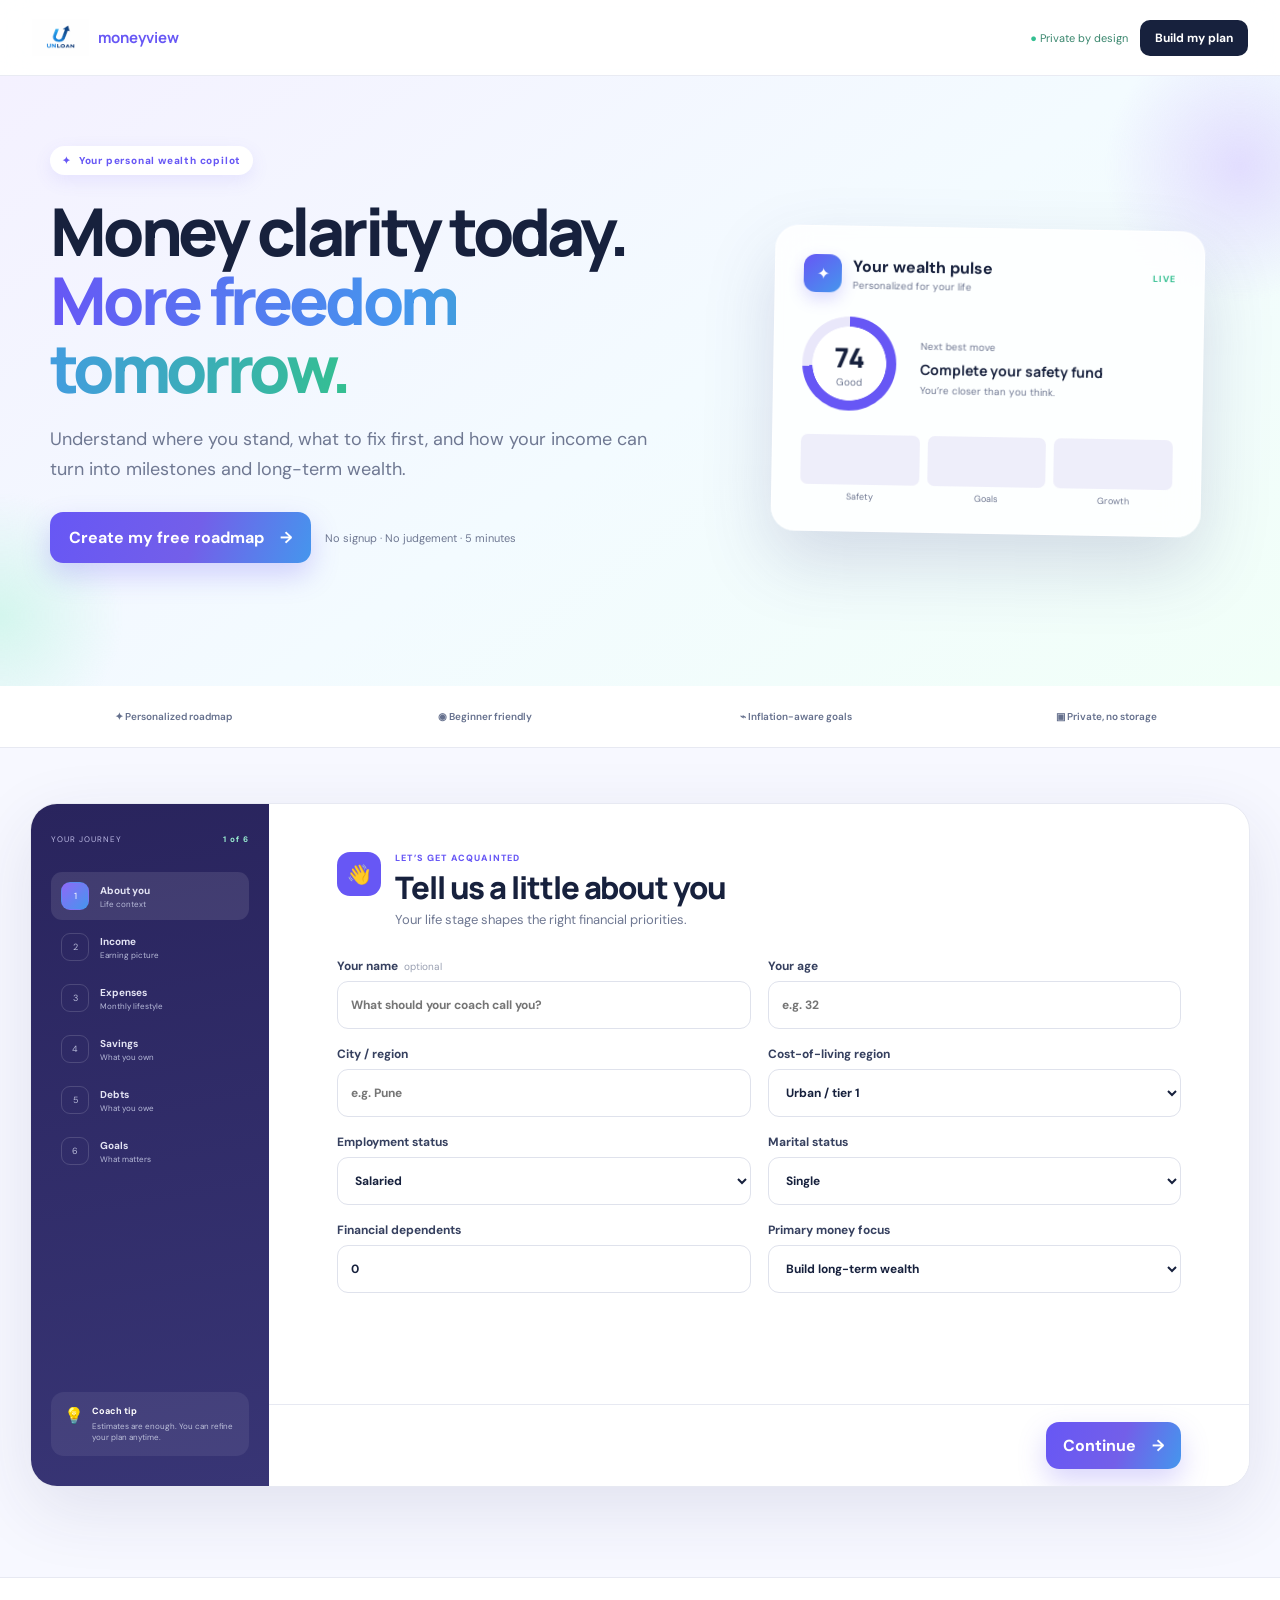
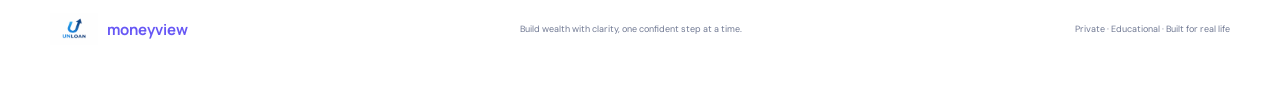
==== commit fa5515fc: "Update branding to display the uniform brand logo in header and footer" ====
--- a/templates/index.html
+++ b/templates/index.html
@@ -13,7 +13,7 @@
 </head>
 <body>
   <header class="topbar">
-    <a class="brand" href="#top"><span class="brand-gem">U</span><span>unloan <b>moneyview</b></span></a>
+    <a class="brand" href="#top"><img src="/static/logo.png" alt="UNLOAN" class="brand-logo" style="height: 38px; object-fit: contain;" /><span><b>moneyview</b></span></a>
     <div class="top-actions"><span class="private-badge">● Private by design</span><a href="#planner" class="header-cta">Build my plan</a></div>
   </header>
 
@@ -162,7 +162,7 @@
     </section>
   </main>
 
-  <footer><a class="brand" href="#top"><span class="brand-gem">U</span><span>unloan <b>moneyview</b></span></a><p>Build wealth with clarity, one confident step at a time.</p><span>Private · Educational · Built for real life</span></footer>
+  <footer><a class="brand" href="#top"><img src="/static/logo.png" alt="UNLOAN" class="brand-logo" style="height: 32px; object-fit: contain;" /><span><b>moneyview</b></span></a><p>Build wealth with clarity, one confident step at a time.</p><span>Private · Educational · Built for real life</span></footer>
   <script src="/static/js/app.js"></script>
 </body>
 </html>
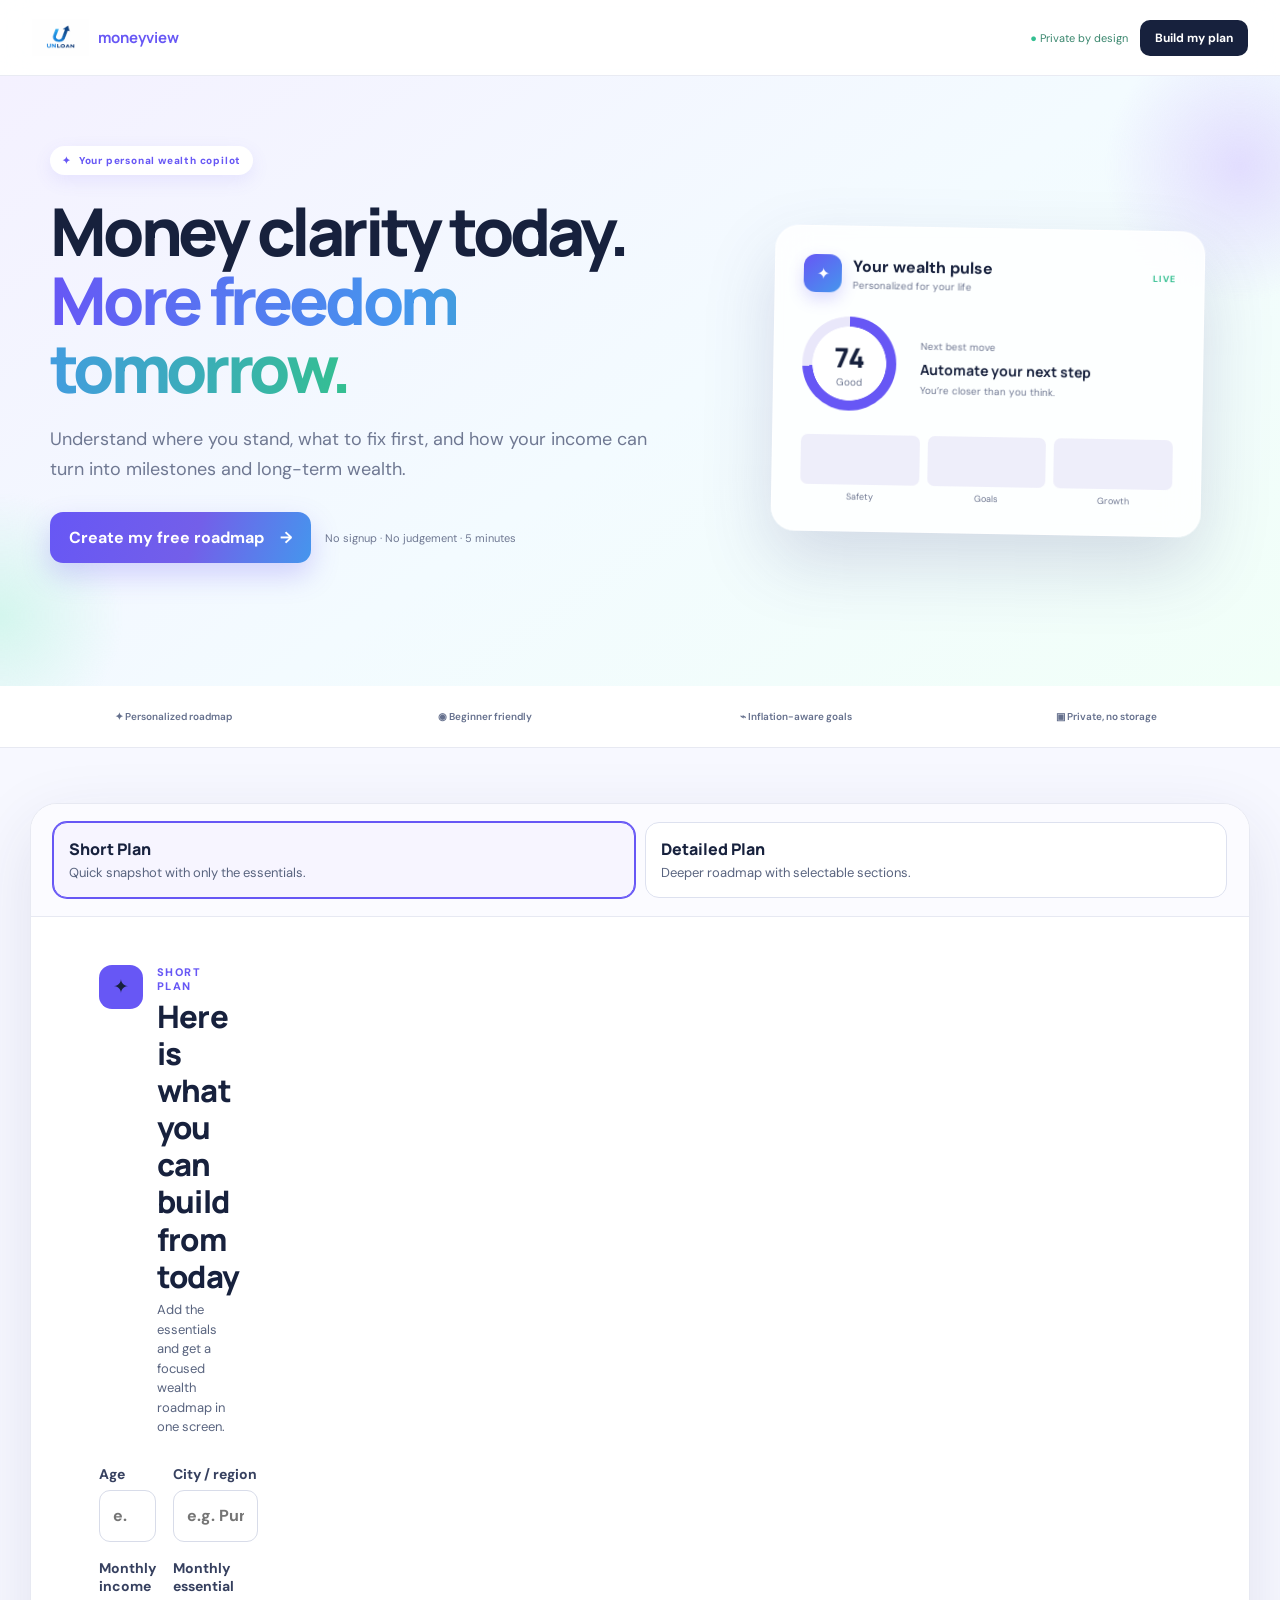
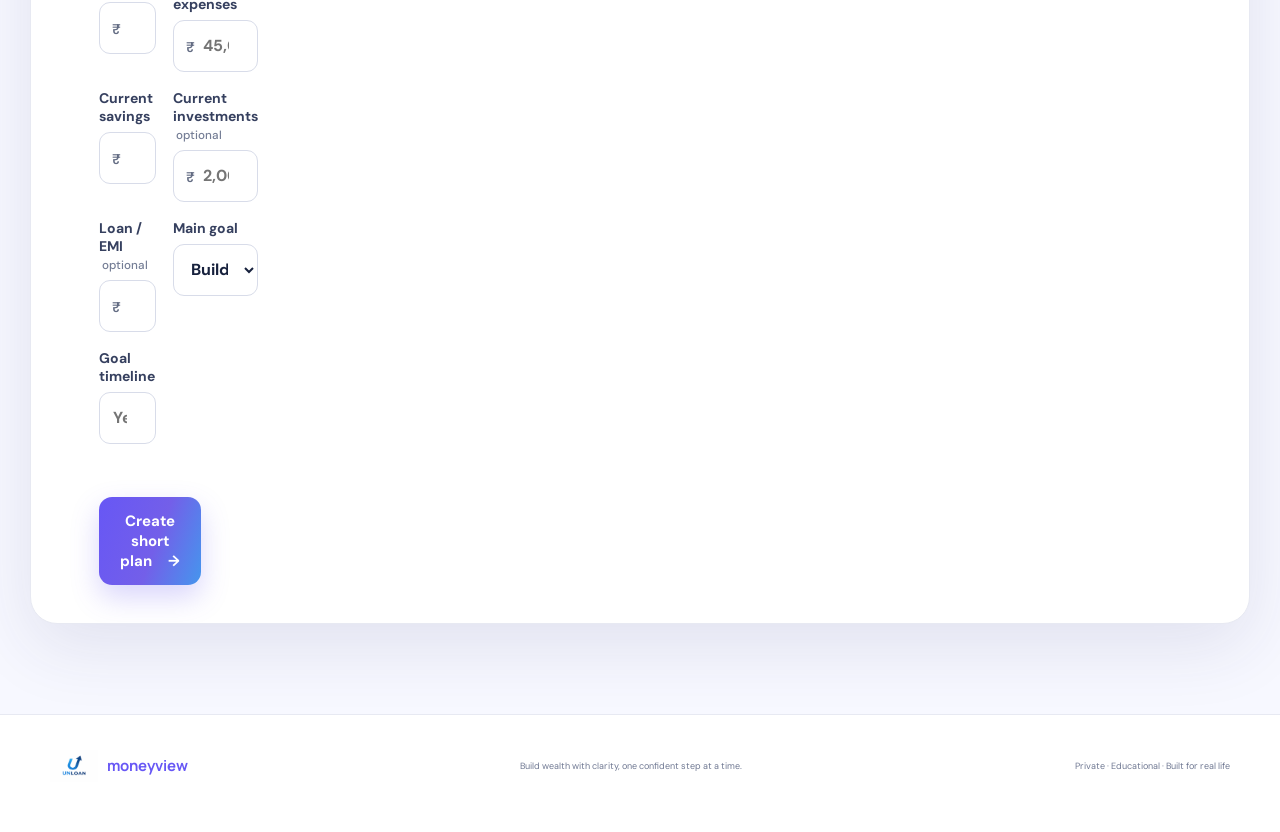
==== commit 3cd0c272: "Simplify Money Planner modes and guidance" ====
--- a/templates/index.html
+++ b/templates/index.html
@@ -28,7 +28,7 @@
       </div>
       <div class="coach-preview" aria-hidden="true">
         <div class="preview-top"><span class="avatar">✦</span><div><b>Your wealth pulse</b><small>Personalized for your life</small></div><span class="live-dot">LIVE</span></div>
-        <div class="preview-score"><div class="preview-ring"><strong>74</strong><small>Good</small></div><div><span>Next best move</span><b>Complete your safety fund</b><p>You’re closer than you think.</p></div></div>
+        <div class="preview-score"><div class="preview-ring"><strong>74</strong><small>Good</small></div><div><span>Next best move</span><b>Automate your next step</b><p>You’re closer than you think.</p></div></div>
         <div class="preview-bars"><span><i style="width:68%"></i></span><span><i style="width:46%"></i></span><span><i style="width:82%"></i></span></div>
         <div class="preview-labels"><span>Safety</span><span>Goals</span><span>Growth</span></div>
       </div>
@@ -37,6 +37,10 @@
     <section class="trust-strip"><span>✦ Personalized roadmap</span><span>◉ Beginner friendly</span><span>⌁ Inflation-aware goals</span><span>▣ Private, no storage</span></section>
 
     <section id="planner" class="planner-shell">
+      <div class="mode-switcher" aria-label="Choose plan mode">
+        <button type="button" class="selected" data-mode="short"><b>Short Plan</b><span>Quick snapshot with only the essentials.</span></button>
+        <button type="button" data-mode="detailed"><b>Detailed Plan</b><span>Deeper roadmap with selectable sections.</span></button>
+      </div>
       <aside class="step-sidebar">
         <div class="sidebar-head"><span>YOUR JOURNEY</span><b id="sidebarProgress">1 of 6</b></div>
         <nav id="stepNav">
@@ -53,6 +57,24 @@
       <div class="planner-main">
         <div class="mobile-progress"><div><span id="mobileStep">STEP 1 OF 6</span><b id="mobileTitle">About you</b></div><strong id="progressPercent">17%</strong><i><em id="progressBar"></em></i></div>
         <form id="plannerForm" novalidate>
+          <section id="shortPlanForm" class="short-plan-form">
+            <div class="step-heading"><span class="step-icon purple">✦</span><div><p>SHORT PLAN</p><h2>Here is what you can build from today</h2><span>Add the essentials and get a focused wealth roadmap in one screen.</span></div></div>
+            <div class="field-grid two">
+              <label>Age<input id="shortAge" type="number" min="18" max="80" inputmode="numeric" placeholder="e.g. 32" required /></label>
+              <label>City / region<input id="shortCity" placeholder="e.g. Pune" required /></label>
+              <label>Monthly income<div class="money-field"><span>₹</span><input id="shortMonthlyIncome" type="number" min="0" inputmode="decimal" placeholder="80,000" required /></div></label>
+              <label>Monthly essential expenses<div class="money-field"><span>₹</span><input id="shortEssentialExpenses" type="number" min="0" inputmode="decimal" placeholder="45,000" required /></div></label>
+              <label>Current savings<div class="money-field"><span>₹</span><input id="shortSavings" type="number" min="0" inputmode="decimal" placeholder="1,50,000" required /></div></label>
+              <label>Current investments <small>optional</small><div class="money-field"><span>₹</span><input id="shortInvestments" type="number" min="0" inputmode="decimal" placeholder="2,00,000" /></div></label>
+              <label>Loan / EMI <small>optional</small><div class="money-field"><span>₹</span><input id="shortEmi" type="number" min="0" inputmode="decimal" placeholder="12,000" /></div></label>
+              <label>Main goal<select id="shortMainGoal"><option value="wealth_milestone">Build wealth</option><option value="buy_house">Buy a house</option><option value="buy_vehicle">Buy a vehicle</option><option value="child_education">Education</option><option value="business">Start a business</option><option value="retirement">Retirement</option><option value="travel">Travel or leisure</option><option value="emergency_goal">Build emergency fund</option></select></label>
+              <label>Goal timeline<input id="shortGoalTimeline" type="number" min="1" max="50" inputmode="numeric" placeholder="Years from now" required /></label>
+            </div>
+            <p id="shortFormError" class="form-error" role="alert"></p>
+            <div class="short-submit"><button id="shortSubmitButton" class="next-button" type="button">Create short plan <span>→</span></button></div>
+          </section>
+
+          <div id="detailedPlanForm" class="hidden">
           <section class="form-step" data-step="1">
             <div class="step-heading"><span class="step-icon purple">👋</span><div><p>LET’S GET ACQUAINTED</p><h2>Tell us a little about you</h2><span>Your life stage shapes the right financial priorities.</span></div></div>
             <div class="field-grid two">
@@ -114,6 +136,7 @@
           </section>
 
           <div class="form-navigation"><button id="backButton" class="back-button hidden" type="button">← Back</button><button id="skipButton" class="skip-button hidden" type="button">Skip for now</button><button id="nextButton" class="next-button" type="button">Continue <span>→</span></button></div>
+          </div>
         </form>
       </div>
     </section>
@@ -127,7 +150,7 @@
       <div class="snapshot-grid">
         <article class="snapshot purple-card"><span>NET WORTH</span><strong id="netWorth">₹0</strong><small id="assetDebtText">Assets minus debts</small><i>◆</i></article>
         <article class="snapshot green-card"><span>MONTHLY SURPLUS</span><strong id="monthlySurplus">₹0</strong><small id="savingsText">Available to direct</small><i>↗</i></article>
-        <article class="snapshot blue-card"><span>SAFETY FUND</span><strong id="emergencyProgress">0%</strong><small id="emergencyText">of target ready</small><i>🛡</i></article>
+        <article class="snapshot blue-card"><span>CALM MONEY</span><strong id="emergencyProgress">0%</strong><small id="emergencyText">liquid savings guide</small><i>◉</i></article>
         <article class="snapshot gold-card"><span>DEBT LOAD</span><strong id="debtRatio">0%</strong><small>of monthly income</small><i>↘</i></article>
       </div>
 
--- a/static/css/style.css
+++ b/static/css/style.css
@@ -1,11 +1,14 @@
 :root{--ink:#17213d;--muted:#6f7892;--line:#e7e9f2;--paper:#fff;--bg:#f7f8ff;--purple:#6757f5;--purple2:#8e69f8;--blue:#4596ed;--green:#34bf91;--coral:#ff856f;--gold:#efb449;--pink:#e85d9e;--navy:#202653;--shadow:0 22px 70px rgba(48,45,109,.11);--soft-shadow:0 10px 30px rgba(43,47,101,.08)}
 *{box-sizing:border-box}html{scroll-behavior:smooth}body{margin:0;background:var(--bg);color:var(--ink);font-family:"DM Sans",sans-serif;overflow-x:hidden}button,input,select{font:inherit}button,a{-webkit-tap-highlight-color:transparent}button{cursor:pointer}.hidden{display:none!important}.topbar{height:68px;padding:0 18px;display:flex;align-items:center;justify-content:space-between;background:rgba(255,255,255,.9);backdrop-filter:blur(16px);position:relative;z-index:10;border-bottom:1px solid rgba(228,230,241,.8)}.brand{display:flex;align-items:center;gap:9px;color:var(--ink);text-decoration:none;font:700 15px Manrope,sans-serif}.brand b{color:var(--purple)}.brand-gem{width:34px;height:34px;border-radius:11px;display:grid;place-items:center;color:white;font-weight:800;background:linear-gradient(145deg,var(--purple),#4596ed);box-shadow:0 7px 18px rgba(103,87,245,.28)}.top-actions{display:flex;align-items:center;gap:12px}.private-badge{font-size:11px;color:#39866d}.private-badge:first-letter{color:var(--green)}.header-cta{display:none;text-decoration:none;background:var(--ink);color:white;border-radius:10px;padding:10px 15px;font-size:12px;font-weight:700}
 main{width:100%}.hero{position:relative;min-height:610px;display:flex;flex-direction:column;gap:40px;justify-content:center;padding:70px 20px 80px;background:linear-gradient(145deg,#f4f1ff 0%,#f3fbff 53%,#f1fff8 100%);overflow:hidden}.hero-orb{position:absolute;border-radius:50%;filter:blur(2px);opacity:.6}.orb-one{width:280px;height:280px;background:radial-gradient(circle,#d7c9ff,transparent 68%);right:-100px;top:-50px}.orb-two{width:260px;height:260px;background:radial-gradient(circle,#bff5e2,transparent 67%);left:-130px;bottom:-60px}.hero-copy,.coach-preview{position:relative;z-index:2}.ai-pill{display:inline-flex;align-items:center;gap:8px;padding:8px 12px;border-radius:99px;background:white;color:var(--purple);font-size:10px;font-weight:800;letter-spacing:.08em;box-shadow:0 6px 18px rgba(103,87,245,.1)}.ai-pill i{font-style:normal}.hero h1{font:800 clamp(42px,12vw,66px)/1.04 Manrope,sans-serif;letter-spacing:-.055em;margin:22px 0;color:#17213d}.hero h1 em{font-style:normal;background:linear-gradient(90deg,var(--purple),var(--blue),var(--green));background-clip:text;color:transparent}.hero-copy>p{max-width:610px;font-size:16px;line-height:1.65;color:var(--muted);margin:0}.hero-actions{display:flex;flex-direction:column;align-items:flex-start;gap:14px;margin-top:28px}.hero-button,.next-button{border:0;text-decoration:none;color:white;font-weight:700;background:linear-gradient(110deg,var(--purple),#735fe9 55%,var(--blue));border-radius:13px;padding:15px 19px;box-shadow:0 12px 28px rgba(103,87,245,.25)}.hero-button span,.next-button span{margin-left:12px}.hero-actions>span{font-size:11px;color:var(--muted)}.coach-preview{width:100%;max-width:430px;margin:auto;border:1px solid rgba(255,255,255,.8);background:rgba(255,255,255,.82);backdrop-filter:blur(18px);border-radius:24px;padding:22px;box-shadow:0 30px 70px rgba(65,69,135,.18);transform:rotate(1deg)}.preview-top{display:flex;align-items:center;gap:11px}.avatar,.coach-avatar{width:38px;height:38px;display:grid;place-items:center;border-radius:12px;color:white;background:linear-gradient(140deg,var(--purple),var(--blue));box-shadow:0 7px 16px rgba(103,87,245,.22)}.preview-top div b,.preview-top div small{display:block}.preview-top div small{font-size:10px;color:var(--muted);margin-top:2px}.live-dot{margin-left:auto;color:var(--green);font-size:9px;font-weight:800;letter-spacing:.12em}.preview-score{display:grid;grid-template-columns:100px 1fr;gap:18px;align-items:center;margin:24px 0}.preview-ring{width:94px;height:94px;border-radius:50%;display:grid;place-content:center;text-align:center;background:radial-gradient(circle at center,#fff 55%,transparent 56%),conic-gradient(var(--purple) 0 74%,#e9e7fa 74%)}.preview-ring strong{font:800 27px Manrope}.preview-ring small,.preview-score>div>span,.preview-score>div>p{font-size:10px;color:var(--muted)}.preview-score>div>b{display:block;font:700 14px Manrope;margin:5px 0}.preview-score>div>p{margin:0}.preview-bars{display:grid;grid-template-columns:repeat(3,1fr);gap:8px;align-items:end;height:50px}.preview-bars span{height:100%;background:#eeeefa;border-radius:7px;display:flex;align-items:end;overflow:hidden}.preview-bars i{display:block;width:100%;background:linear-gradient(var(--purple2),var(--purple));border-radius:7px}.preview-labels{display:grid;grid-template-columns:repeat(3,1fr);gap:8px;text-align:center;font-size:9px;color:var(--muted);margin-top:6px}.trust-strip{display:grid;grid-template-columns:1fr 1fr;gap:0;background:white;border-bottom:1px solid var(--line);padding:16px 18px}.trust-strip span{text-align:center;padding:8px 4px;font-size:10px;font-weight:600;color:#65708d}
-.planner-shell{margin:32px 12px 70px;background:white;border:1px solid var(--line);border-radius:22px;box-shadow:var(--shadow);overflow:hidden;scroll-margin-top:15px}.step-sidebar{display:none}.planner-main{min-width:0}.mobile-progress{padding:18px;border-bottom:1px solid var(--line);display:grid;grid-template-columns:1fr auto;gap:5px 15px;background:#fcfcff}.mobile-progress div span,.mobile-progress div b{display:block}.mobile-progress div span{color:var(--purple);font-size:9px;font-weight:800;letter-spacing:.12em}.mobile-progress div b{font:700 15px Manrope;margin-top:3px}.mobile-progress>strong{font-size:12px;color:var(--purple);align-self:center}.mobile-progress>i{grid-column:1/-1;height:5px;background:#eceafa;border-radius:99px;overflow:hidden}.mobile-progress>i em{display:block;height:100%;width:17%;background:linear-gradient(90deg,var(--purple),var(--blue));border-radius:99px;transition:.3s}.form-step{padding:27px 18px 10px;min-height:470px}.step-heading{display:flex;gap:14px;align-items:flex-start;margin-bottom:28px}.step-icon{flex:0 0 44px;width:44px;height:44px;border-radius:13px;display:grid;place-items:center;font-size:19px}.step-icon.purple{background:#eeeaff}.step-icon.blue{background:#e6f2ff}.step-icon.coral{background:#fff0ec}.step-icon.green{background:#e7faf4}.step-icon.gold{background:#fff6e2}.step-icon.pink{background:#ffeaf4}.step-heading p,.card-title span,.coach-heading>div>span,.ai-coach-head>div>span{font-size:9px;font-weight:800;letter-spacing:.13em;color:var(--purple);margin:0 0 5px}.step-heading h2{font:800 24px/1.2 Manrope,sans-serif;letter-spacing:-.035em;margin:0}.step-heading>div>span{display:block;color:var(--muted);font-size:12px;line-height:1.45;margin-top:5px}.field-grid{display:grid;gap:17px}.field-grid.two{grid-template-columns:1fr}label{font-size:12px;font-weight:700;color:#36405f}label small{font-weight:400;color:#9aa0b2;margin-left:3px}input,select{width:100%;height:48px;margin-top:7px;border:1px solid #dfe2ec;border-radius:11px;background:#fff;padding:0 13px;color:var(--ink);outline:none;transition:.2s}input:focus,select:focus{border-color:var(--purple);box-shadow:0 0 0 3px rgba(103,87,245,.09)}.money-field{position:relative}.money-field>span{position:absolute;left:13px;top:23px;color:#7a829a;font-weight:600;z-index:1}.money-field input{padding-left:29px}.money-field.compact>span{top:20px}.money-field.compact input{height:42px}.question-block{margin-top:25px}.question-block>b{display:block;font-size:12px;margin-bottom:11px}.choice-cards{display:grid;gap:9px}.choice-cards.three{grid-template-columns:1fr}.choice-cards button{border:1px solid #e1e3ed;background:#fff;border-radius:13px;padding:15px;text-align:left;position:relative;color:var(--ink)}.choice-cards button>span,.choice-cards button>b,.choice-cards button>small{display:block}.choice-cards button>span{font-size:20px;margin-bottom:8px}.choice-cards button>b{font-size:12px}.choice-cards button>small{font-size:10px;color:var(--muted);margin-top:3px}.choice-cards button.selected{border-color:var(--purple);background:#f7f5ff;box-shadow:0 0 0 1px var(--purple)}.choice-cards button.selected:after{content:"✓";position:absolute;right:10px;top:10px;width:18px;height:18px;border-radius:50%;display:grid;place-items:center;background:var(--purple);color:white;font-size:10px}.growth-card{margin-top:22px;padding:17px;border-radius:15px;background:linear-gradient(135deg,#f6f3ff,#f0f8ff);border:1px solid #e3e0f9;display:grid;grid-template-columns:1fr auto;gap:14px}.growth-card>div{display:flex;align-items:center;gap:10px}.growth-card>div>span{width:32px;height:32px;border-radius:9px;background:white;display:grid;place-items:center;color:var(--purple)}.growth-card p,.growth-card p b,.growth-card p small{margin:0;display:block}.growth-card p b{font-size:11px}.growth-card p small{font-size:9px;color:var(--muted);margin-top:3px}.growth-card>strong{color:var(--purple)}.growth-card>input{grid-column:1/-1;height:5px;margin:0;padding:0;accent-color:var(--purple)}
-.option-grid{display:grid;grid-template-columns:1fr 1fr;gap:9px}.option-card{min-height:92px;border:1px solid #e3e5ee;border-radius:14px;background:white;padding:13px 10px;text-align:left;position:relative;color:var(--ink);transition:.18s}.option-card>span{display:grid;place-items:center;width:33px;height:33px;border-radius:10px;background:#f1f2fa;font-size:16px;margin-bottom:8px}.option-card>b{display:block;font-size:11px;line-height:1.25}.option-card>i{display:none;position:absolute;right:9px;top:9px;width:18px;height:18px;border-radius:50%;background:var(--purple);color:white;font-style:normal;font-size:10px;place-items:center}.option-card.selected{border-color:var(--purple);background:#f7f5ff;box-shadow:0 0 0 1px var(--purple)}.option-card.selected>span{background:#e8e3ff}.option-card.selected>i{display:grid}.option-card:hover{transform:translateY(-1px);box-shadow:var(--soft-shadow)}.add-custom{width:100%;margin-top:13px;border:1px dashed #babee0;border-radius:13px;background:#fafaff;color:var(--purple);padding:13px;font-size:11px;font-weight:700}.add-custom span{font-size:16px;margin-right:5px}.selected-details{margin-top:22px}.details-heading{display:flex;justify-content:space-between;font-size:9px;letter-spacing:.1em;color:var(--muted);font-weight:800;margin-bottom:8px}.detail-row{border:1px solid var(--line);border-radius:14px;background:#fff;margin-top:9px;padding:13px;position:relative}.detail-row.simple{display:grid;grid-template-columns:1fr;gap:10px}.detail-name{display:flex;align-items:center;gap:9px}.detail-name>span{width:32px;height:32px;border-radius:9px;background:#f0effb;display:grid;place-items:center}.detail-name>b{font-size:11px}.detail-name>button{margin-left:auto;border:0;background:transparent;color:#a06767;font-size:10px}.remove-detail{position:absolute;right:8px;top:8px;border:0;background:#f3f3f8;color:#8c91a5;width:24px;height:24px;border-radius:8px}.simple .detail-name{padding-right:25px}.mini-grid{display:grid;gap:10px;margin-top:13px}.mini-grid.three,.mini-grid.four{grid-template-columns:1fr 1fr}.skip-note{margin-top:16px;padding:12px 14px;background:#f5f4fb;border-radius:11px;color:var(--muted);font-size:10px;line-height:1.45}.skip-note.positive{background:#ecfaf5;color:#42806c}.benchmark-box{display:flex;gap:12px;align-items:flex-start;margin-top:20px;padding:14px;border:1px solid #dfe3fb;background:linear-gradient(135deg,#f8f6ff,#f1f9ff);border-radius:14px}.benchmark-icon{flex:0 0 31px;width:31px;height:31px;display:grid;place-items:center;border-radius:9px;background:white;color:var(--purple);font-weight:800}.benchmark-box b{font-size:10px;color:#505977}.benchmark-box p{font-size:11px;color:#626c86;line-height:1.45;margin:4px 0}.benchmark-box p b{font-size:inherit;color:var(--purple)}.benchmark-box small{font-size:8px;color:#9ba0b2;text-transform:uppercase;letter-spacing:.06em}.form-error{color:#b9484e;font-size:11px;min-height:15px;text-align:right}.form-navigation{position:sticky;bottom:0;z-index:4;display:flex;align-items:center;gap:8px;padding:14px 18px;background:rgba(255,255,255,.95);backdrop-filter:blur(12px);border-top:1px solid var(--line)}.form-navigation .next-button{margin-left:auto}.next-button{padding:13px 17px}.next-button:disabled{opacity:.6;cursor:wait}.back-button,.skip-button,.outline-button{border:0;background:transparent;color:#5f6680;font-weight:700;font-size:11px;padding:11px 5px}.skip-button{color:var(--purple)}.spinner{display:inline-block;width:12px;height:12px;border:2px solid rgba(255,255,255,.4);border-top-color:white;border-radius:50%;animation:spin .7s linear infinite}@keyframes spin{to{transform:rotate(360deg)}}
+.planner-shell{margin:32px 12px 70px;background:white;border:1px solid var(--line);border-radius:22px;box-shadow:var(--shadow);overflow:hidden;scroll-margin-top:15px}.mode-switcher{display:grid;grid-template-columns:1fr;gap:10px;padding:14px;background:#fbfbff;border-bottom:1px solid var(--line)}.mode-switcher button{border:1px solid #dde1ef;background:white;border-radius:14px;padding:15px;text-align:left;color:var(--ink);min-height:72px}.mode-switcher b,.mode-switcher span{display:block}.mode-switcher b{font:800 16px Manrope}.mode-switcher span{font-size:13px;line-height:1.35;color:#59647f;margin-top:4px}.mode-switcher button.selected{border-color:var(--purple);background:#f7f5ff;box-shadow:0 0 0 1px var(--purple)}.step-sidebar{display:none}.planner-main{min-width:0}.mobile-progress{padding:18px;border-bottom:1px solid var(--line);display:grid;grid-template-columns:1fr auto;gap:5px 15px;background:#fcfcff}.mobile-progress div span,.mobile-progress div b{display:block}.mobile-progress div span{color:var(--purple);font-size:11px;font-weight:800;letter-spacing:.12em}.mobile-progress div b{font:700 17px Manrope;margin-top:3px}.mobile-progress>strong{font-size:14px;color:var(--purple);align-self:center}.mobile-progress>i{grid-column:1/-1;height:5px;background:#eceafa;border-radius:99px;overflow:hidden}.mobile-progress>i em{display:block;height:100%;width:17%;background:linear-gradient(90deg,var(--purple),var(--blue));border-radius:99px;transition:.3s}.form-step,.short-plan-form{padding:27px 18px 10px;min-height:470px}.step-heading{display:flex;gap:14px;align-items:flex-start;margin-bottom:28px}.step-icon{flex:0 0 44px;width:44px;height:44px;border-radius:13px;display:grid;place-items:center;font-size:19px}.step-icon.purple{background:#eeeaff}.step-icon.blue{background:#e6f2ff}.step-icon.coral{background:#fff0ec}.step-icon.green{background:#e7faf4}.step-icon.gold{background:#fff6e2}.step-icon.pink{background:#ffeaf4}.step-heading p,.card-title span,.coach-heading>div>span,.ai-coach-head>div>span{font-size:11px;font-weight:800;letter-spacing:.13em;color:var(--purple);margin:0 0 5px}.step-heading h2{font:800 26px/1.2 Manrope,sans-serif;letter-spacing:-.025em;margin:0}.step-heading>div>span{display:block;color:#59647f;font-size:14px;line-height:1.5;margin-top:5px}.field-grid{display:grid;gap:17px}.field-grid.two{grid-template-columns:1fr}label{font-size:14px;font-weight:700;color:#36405f}label small{font-weight:500;color:#747d95;margin-left:3px}input,select{width:100%;height:52px;margin-top:7px;border:1px solid #d8dce9;border-radius:11px;background:#fff;padding:0 13px;color:var(--ink);outline:none;transition:.2s;font-size:16px}input:focus,select:focus{border-color:var(--purple);box-shadow:0 0 0 3px rgba(103,87,245,.09)}.money-field{position:relative}.money-field>span{position:absolute;left:13px;top:25px;color:#626b82;font-weight:600;z-index:1}.money-field input{padding-left:29px}.money-field.compact>span{top:22px}.money-field.compact input{height:46px}.question-block{margin-top:25px}.question-block>b{display:block;font-size:14px;margin-bottom:11px}.choice-cards{display:grid;gap:9px}.choice-cards.three{grid-template-columns:1fr}.choice-cards button{border:1px solid #e1e3ed;background:#fff;border-radius:13px;padding:15px;text-align:left;position:relative;color:var(--ink);min-height:82px}.choice-cards button>span,.choice-cards button>b,.choice-cards button>small{display:block}.choice-cards button>span{font-size:22px;margin-bottom:8px}.choice-cards button>b{font-size:14px}.choice-cards button>small{font-size:13px;color:#66708a;margin-top:3px}.choice-cards button.selected{border-color:var(--purple);background:#f7f5ff;box-shadow:0 0 0 1px var(--purple)}.choice-cards button.selected:after{content:"✓";position:absolute;right:10px;top:10px;width:20px;height:20px;border-radius:50%;display:grid;place-items:center;background:var(--purple);color:white;font-size:11px}.growth-card{margin-top:22px;padding:17px;border-radius:15px;background:linear-gradient(135deg,#f6f3ff,#f0f8ff);border:1px solid #e3e0f9;display:grid;grid-template-columns:1fr auto;gap:14px}.growth-card>div{display:flex;align-items:center;gap:10px}.growth-card>div>span{width:32px;height:32px;border-radius:9px;background:white;display:grid;place-items:center;color:var(--purple)}.growth-card p,.growth-card p b,.growth-card p small{margin:0;display:block}.growth-card p b{font-size:13px}.growth-card p small{font-size:12px;color:#66708a;margin-top:3px}.growth-card>strong{color:var(--purple)}.growth-card>input{grid-column:1/-1;height:5px;margin:0;padding:0;accent-color:var(--purple)}.short-submit{display:flex;justify-content:flex-end;margin-top:22px}
+.option-grid{display:grid;grid-template-columns:1fr 1fr;gap:10px}.option-card{min-height:104px;border:1px solid #e3e5ee;border-radius:14px;background:white;padding:14px 11px;text-align:left;position:relative;color:var(--ink);transition:.18s}.option-card>span{display:grid;place-items:center;width:36px;height:36px;border-radius:10px;background:#f1f2fa;font-size:18px;margin-bottom:8px}.option-card>b{display:block;font-size:13px;line-height:1.25}.option-card>i{display:none;position:absolute;right:9px;top:9px;width:20px;height:20px;border-radius:50%;background:var(--purple);color:white;font-style:normal;font-size:11px;place-items:center}.option-card.selected{border-color:var(--purple);background:#f7f5ff;box-shadow:0 0 0 1px var(--purple)}.option-card.selected>span{background:#e8e3ff}.option-card.selected>i{display:grid}.option-card:hover{transform:translateY(-1px);box-shadow:var(--soft-shadow)}.add-custom{width:100%;margin-top:13px;border:1px dashed #babee0;border-radius:13px;background:#fafaff;color:var(--purple);padding:14px;font-size:13px;font-weight:700}.add-custom span{font-size:17px;margin-right:5px}.selected-details{margin-top:22px}.details-heading{display:flex;justify-content:space-between;font-size:11px;letter-spacing:.1em;color:#66708a;font-weight:800;margin-bottom:8px}.detail-row{border:1px solid var(--line);border-radius:14px;background:#fff;margin-top:9px;padding:13px;position:relative}.detail-row.simple{display:grid;grid-template-columns:1fr;gap:10px}.detail-name{display:flex;align-items:center;gap:9px}.detail-name>span{width:32px;height:32px;border-radius:9px;background:#f0effb;display:grid;place-items:center}.detail-name>b{font-size:13px}.detail-name>button{margin-left:auto;border:0;background:transparent;color:#8a5656;font-size:12px}.remove-detail{position:absolute;right:8px;top:8px;border:0;background:#f3f3f8;color:#6c7285;width:28px;height:28px;border-radius:8px}.simple .detail-name{padding-right:25px}.mini-grid{display:grid;gap:10px;margin-top:13px}.mini-grid.three,.mini-grid.four{grid-template-columns:1fr}.skip-note{margin-top:16px;padding:13px 14px;background:#f5f4fb;border-radius:11px;color:#59647f;font-size:13px;line-height:1.45}.skip-note.positive{background:#ecfaf5;color:#36745f}.benchmark-box{display:flex;gap:12px;align-items:flex-start;margin-top:20px;padding:14px;border:1px solid #dfe3fb;background:linear-gradient(135deg,#f8f6ff,#f1f9ff);border-radius:14px}.benchmark-icon{flex:0 0 31px;width:31px;height:31px;display:grid;place-items:center;border-radius:9px;background:white;color:var(--purple);font-weight:800}.benchmark-box b{font-size:13px;color:#424c68}.benchmark-box p{font-size:13px;color:#59647f;line-height:1.45;margin:4px 0}.benchmark-box p b{font-size:inherit;color:var(--purple)}.benchmark-box small{font-size:10px;color:#747d95;text-transform:uppercase;letter-spacing:.06em}.form-error{color:#a83f45;font-size:13px;min-height:18px;text-align:right}.form-navigation{position:sticky;bottom:0;z-index:4;display:flex;align-items:center;gap:8px;padding:14px 18px;background:rgba(255,255,255,.95);backdrop-filter:blur(12px);border-top:1px solid var(--line)}.form-navigation .next-button{margin-left:auto}.next-button{padding:14px 18px;font-size:15px}.next-button:disabled{opacity:.6;cursor:wait}.back-button,.skip-button,.outline-button{border:0;background:transparent;color:#5f6680;font-weight:700;font-size:13px;padding:12px 5px}.skip-button{color:var(--purple)}.spinner{display:inline-block;width:12px;height:12px;border:2px solid rgba(255,255,255,.4);border-top-color:white;border-radius:50%;animation:spin .7s linear infinite}@keyframes spin{to{transform:rotate(360deg)}}
 .results{margin:40px 12px 70px;scroll-margin-top:15px}.result-hero{position:relative;overflow:hidden;border-radius:24px;background:linear-gradient(125deg,#4236b8,#6857f5 52%,#488ce9);color:white;padding:28px 22px;display:flex;flex-direction:column;gap:25px;box-shadow:0 25px 65px rgba(72,60,181,.24)}.result-hero:after{content:"";position:absolute;width:240px;height:240px;border:40px solid rgba(255,255,255,.06);border-radius:50%;right:-90px;top:-100px}.ai-pill.light{background:rgba(255,255,255,.13);color:white;box-shadow:none}.result-copy{position:relative;z-index:1}.result-copy h2{font:800 30px/1.15 Manrope;margin:17px 0 10px;letter-spacing:-.04em}.result-copy>p{max-width:670px;color:#dcd9ff;line-height:1.55;font-size:13px}.stage-badge{display:inline-flex;gap:7px;align-items:center;background:rgba(255,255,255,.12);padding:8px 11px;border-radius:99px;font-size:10px}.health-orbit{position:relative;z-index:1;align-self:center;width:145px;height:145px;border-radius:50%;padding:9px;background:conic-gradient(#7ff0c7 0 75%,rgba(255,255,255,.16) 75%)}.health-orbit>div{height:100%;border-radius:50%;background:#5345ca;display:grid;place-content:center;text-align:center}.health-orbit strong{font:800 45px Manrope}.health-orbit span{font-size:11px;color:#d9d5ff}.health-orbit small{display:block;margin-top:2px;font-size:10px;color:#90f0cf}.snapshot-grid{display:grid;grid-template-columns:1fr;gap:10px;margin-top:13px}.snapshot{position:relative;overflow:hidden;border-radius:17px;padding:17px;border:1px solid var(--line);background:white;box-shadow:var(--soft-shadow)}.snapshot>span,.snapshot>strong,.snapshot>small{display:block}.snapshot>span{font-size:8px;font-weight:800;letter-spacing:.12em;color:var(--muted)}.snapshot>strong{font:800 22px Manrope;margin:8px 0 3px}.snapshot>small{font-size:9px;color:var(--muted)}.snapshot>i{position:absolute;right:14px;top:16px;width:31px;height:31px;border-radius:10px;display:grid;place-items:center;font-style:normal}.purple-card>i{background:#eeeaff;color:var(--purple)}.green-card>i{background:#e8faf3;color:var(--green)}.blue-card>i{background:#e7f3ff;color:var(--blue)}.gold-card>i{background:#fff4df;color:var(--gold)}.dashboard-grid{display:grid;grid-template-columns:1fr;gap:13px}.dash-card,.coach-card,.ai-coach-says{background:white;border:1px solid var(--line);border-radius:19px;padding:19px;margin-top:13px;box-shadow:var(--soft-shadow);min-width:0}.card-title{display:flex;align-items:flex-start;justify-content:space-between;gap:10px}.card-title h3,.coach-heading h3,.ai-coach-head h3{font:800 18px Manrope;margin:0;letter-spacing:-.025em}.badge{font-size:8px;font-weight:700;border-radius:99px;padding:6px 8px;white-space:nowrap}.badge.neutral{color:#68718b;background:#f2f3f8}.badge.gradient{color:var(--purple);background:#eeeaff}.score-reasons{list-style:none;padding:0;margin:14px 0 0}.score-reasons li{display:flex;gap:9px;padding:10px 0;border-top:1px solid #eff0f5;font-size:11px;line-height:1.45;color:#626b83}.score-reasons i{flex:0 0 20px;height:20px;border-radius:7px;background:#eaf9f3;color:var(--green);display:grid;place-items:center;font-style:normal;font-size:9px}.roadmap-timeline{margin-top:15px}.roadmap-timeline>div{display:grid;grid-template-columns:24px 1fr;gap:10px;position:relative;padding-bottom:14px}.roadmap-timeline>div>span{width:23px;height:23px;border-radius:50%;display:grid;place-items:center;background:var(--purple);color:white;font-size:9px;z-index:1}.roadmap-timeline>div>i{position:absolute;left:11px;top:22px;bottom:0;width:1px;background:#dcd8fb}.roadmap-timeline>div:last-child>i{display:none}.roadmap-timeline article{padding-bottom:3px}.roadmap-timeline small,.roadmap-timeline b,.roadmap-timeline p,.roadmap-timeline em{display:block}.roadmap-timeline small{font-size:8px;color:var(--purple);font-weight:800;text-transform:uppercase}.roadmap-timeline b{font-size:11px;margin:2px 0}.roadmap-timeline p{font-size:10px;line-height:1.4;color:var(--muted);margin:3px 0}.roadmap-timeline em{font-style:normal;font-size:9px;color:#3d806a}.cashflow-content{display:flex;flex-direction:column;align-items:center;gap:20px;margin-top:20px}.donut{width:160px;height:160px;flex:0 0 160px;border-radius:50%;display:grid;place-items:center;background:conic-gradient(var(--coral) 0 45%,var(--gold) 45% 60%,var(--green) 60%)}.donut>div{width:105px;height:105px;border-radius:50%;display:grid;place-content:center;text-align:center;background:white}.donut strong,.donut span{display:block}.donut strong{font:800 18px Manrope}.donut span{font-size:9px;color:var(--muted)}.legend{width:100%}.legend>div{display:grid;grid-template-columns:9px 1fr auto;gap:8px;align-items:center;padding:9px 0;border-bottom:1px solid #f0f1f5}.legend>div>i{width:8px;height:8px;border-radius:3px}.coral{background:var(--coral)!important}.gold{background:var(--gold)!important}.green{background:var(--green)!important}.blue{background:var(--blue)!important}.purple{background:var(--purple)!important}.legend span,.legend span small{display:block}.legend span{font-size:10px}.legend span small{font-size:8px;color:var(--muted);margin-top:2px}.legend b{font-size:10px}.allocation-item{display:grid;grid-template-columns:34px 1fr;gap:10px;margin-top:16px}.allocation-icon{width:34px;height:34px;border-radius:10px;display:grid;place-items:center;color:white}.allocation-item p{display:flex;justify-content:space-between;margin:0}.allocation-item p b{font-size:10px}.allocation-item p strong{font-size:11px}.allocation-item p small{font-size:8px;color:var(--muted);font-weight:400}.allocation-item>div>i{display:block;height:6px;background:#eff0f5;border-radius:99px;overflow:hidden;margin-top:7px}.allocation-item>div>i em{display:block;height:100%;border-radius:99px}.coach-card{background:linear-gradient(135deg,#242758,#33356f);color:white;border:0}.coach-heading,.ai-coach-head{display:flex;align-items:center;gap:11px}.coach-heading>div>span,.ai-coach-head>div>span{color:#a9a4ff}.coach-heading h3{color:white}.recommendation-grid{display:grid;grid-template-columns:1fr;gap:9px;margin-top:18px}.recommendation-grid article{background:rgba(255,255,255,.07);border:1px solid rgba(255,255,255,.09);border-radius:14px;padding:14px}.recommendation-grid article>div{display:flex;justify-content:space-between}.recommendation-grid article>div>span{font-size:9px;color:#9ea2c9}.recommendation-grid article>div>i{font-style:normal}.recommendation-grid article>small{display:block;color:#99e3cc;font-size:8px;font-weight:800;text-transform:uppercase;margin-top:9px}.recommendation-grid h4{font:700 12px Manrope;margin:5px 0}.recommendation-grid p{font-size:10px;color:#c7cae4;line-height:1.45;margin:0 0 9px}.recommendation-grid article>b{font-size:8px;color:#a9a4ff}.action-list{margin-top:12px}.action-list>div{display:grid;grid-template-columns:25px 1fr auto;gap:9px;padding:12px 0;border-top:1px solid #eff0f5;align-items:start}.action-list>div>span{width:23px;height:23px;border-radius:8px;background:#eeeaff;color:var(--purple);display:grid;place-items:center;font-size:9px;font-weight:800}.action-list p,.action-list p b,.action-list p small,.action-list strong,.action-list strong small{display:block;margin:0}.action-list p b{font-size:10px}.action-list p small{font-size:9px;color:var(--muted);line-height:1.4;margin-top:3px}.action-list strong{font:700 11px Manrope;text-align:right;color:var(--purple)}.action-list strong small{font:400 7px "DM Sans";color:var(--muted)}.milestone-projections{margin-top:12px}.milestone-projections>div{display:grid;grid-template-columns:1fr 90px;gap:10px;border-top:1px solid #eff0f5;padding:11px 0}.milestone-projections p,.milestone-projections p b,.milestone-projections p small{display:block;margin:0}.milestone-projections p b{font-size:10px}.milestone-projections p small{font-size:8px;color:var(--muted);line-height:1.35;margin-top:3px}.milestone-projections>div>span strong{display:block;text-align:right;font-size:9px;color:var(--purple)}.milestone-projections>div>span i{display:block;height:4px;background:#ededf4;border-radius:99px;margin-top:6px;overflow:hidden}.milestone-projections em{display:block;height:100%;background:linear-gradient(90deg,var(--purple),var(--green))}.ai-coach-says{background:linear-gradient(135deg,#f5f2ff,#eef9ff);border-color:#ded9fa}.ai-coach-head h3{color:var(--ink)}.coach-insights{display:grid;grid-template-columns:1fr;gap:9px;margin-top:17px}.coach-insights article{display:flex;gap:10px;background:rgba(255,255,255,.7);border:1px solid white;border-radius:13px;padding:13px}.coach-insights article>span{flex:0 0 29px;width:29px;height:29px;border-radius:9px;display:grid;place-items:center;background:var(--purple);color:white;font-size:9px;font-weight:800}.coach-insights small,.coach-insights b,.coach-insights p{display:block}.coach-insights small{font-size:7px;text-transform:uppercase;color:var(--purple);font-weight:800;letter-spacing:.08em}.coach-insights b{font-size:10px;margin:3px 0}.coach-insights p{font-size:9px;line-height:1.45;color:var(--muted);margin:0}.coach-disclaimer{font-size:8px;color:#8a8fa5;margin:13px 0 0}.goal-results{margin-top:12px}.goal-result{display:grid;gap:11px;border-top:1px solid #eff0f5;padding:15px 0}.goal-main{display:flex;gap:9px;align-items:center}.goal-symbol{width:34px;height:34px;border-radius:10px;background:#f0effb;display:grid;place-items:center}.goal-main b,.goal-main small{display:block}.goal-main b{font-size:11px}.goal-main small{font-size:8px;color:var(--muted);margin-top:2px}.goal-progress p{display:flex;justify-content:space-between;margin:0;font-size:8px;color:var(--muted)}.goal-progress>i{display:block;height:6px;background:#eeeff4;border-radius:99px;overflow:hidden;margin:5px 0}.goal-progress>i em{display:block;height:100%;background:linear-gradient(90deg,var(--purple),var(--green))}.goal-progress>small{font-size:8px;color:var(--muted)}.goal-amount strong,.goal-amount span,.goal-amount small{display:block}.goal-amount strong{font:700 13px Manrope}.goal-amount span,.goal-amount small{font-size:8px;color:var(--muted)}.goal-status{justify-self:start;border-radius:99px;padding:6px 8px;font-size:8px;font-weight:800;background:#e9f8f2;color:#367b65}.goal-status.within-reach{background:#fff4df;color:#90691f}.goal-status.needs-a-choice{background:#ffebe7;color:#a4574c}.projection-chart{height:255px;display:flex;align-items:flex-end;justify-content:space-around;gap:10px;padding:48px 5px 0;margin-top:10px;border-bottom:1px solid #dddfe9;background:repeating-linear-gradient(to top,transparent 0,transparent 49px,#f0f1f5 50px)}.projection-group{height:100%;display:flex;flex-direction:column;justify-content:flex-end;align-items:center;min-width:0}.bar-pair{height:190px;display:flex;align-items:flex-end;gap:5px}.bar-pair i{width:22px;min-height:10px;border-radius:6px 6px 0 0;position:relative}.bar-pair i span{position:absolute;top:-19px;left:50%;transform:translateX(-50%);font-style:normal;font-size:7px;white-space:nowrap;color:var(--muted)}.bar-pair .conservative{background:#b6b5da}.bar-pair .expected{background:linear-gradient(var(--purple2),var(--purple))}.projection-group>b{font-size:9px;margin-top:6px}.projection-group>small{font-size:7px;color:var(--muted);text-align:center}.projection-legend{display:flex;justify-content:center;gap:15px;margin-top:13px;font-size:8px;color:var(--muted)}.projection-legend i{display:inline-block;width:8px;height:8px;border-radius:2px;margin-right:4px}.projection-legend .conservative{background:#b6b5da}.projection-legend .expected{background:var(--purple)}.breakdown-tabs{display:flex;gap:4px;background:#f2f3f8;border-radius:9px;padding:3px;margin-top:13px}.breakdown-tabs button{flex:1;border:0;background:transparent;padding:7px;border-radius:7px;font-size:8px;color:var(--muted)}.breakdown-tabs button.active{background:white;color:var(--purple);box-shadow:0 2px 7px rgba(0,0,0,.06)}.breakdown-list{margin-top:10px}.breakdown-list>div{margin-top:10px}.breakdown-list p{display:grid;grid-template-columns:8px 1fr auto;gap:7px;margin:0;font-size:9px}.breakdown-list p i{width:7px;height:7px;border-radius:2px}.breakdown-list>div>span{display:block;height:4px;background:#f0f1f5;border-radius:99px;margin-top:5px;overflow:hidden}.breakdown-list>div>span em{display:block;height:100%;border-radius:99px}.empty-state{padding:35px;text-align:center;color:var(--muted)}.empty-state span,.empty-state b{display:block}.empty-state span{font-size:28px}.empty-state b{font-size:12px;margin-top:6px}.empty-state p{font-size:9px}.empty-mini{text-align:center;padding:30px;color:var(--muted);font-size:9px}.assumptions{display:flex;flex-direction:column;gap:10px;margin-top:13px;padding:15px;border:1px solid #e6e2c8;background:#fffdf1;border-radius:14px}.assumptions b{font-size:10px}.assumptions p,.assumptions>span{font-size:8px;line-height:1.45;color:var(--muted);margin:3px 0 0}.result-actions{display:flex;justify-content:space-between;align-items:center;gap:10px;margin-top:16px}.outline-button{border:1px solid #d9dbe6;background:white;border-radius:11px;padding:12px 14px}.results .next-button{font-size:10px}.results .outline-button{font-size:10px}footer{padding:35px 20px 50px;background:white;border-top:1px solid var(--line);display:flex;flex-direction:column;gap:12px;align-items:center;text-align:center;color:var(--muted);font-size:9px}footer p{margin:0}
 @media(min-width:600px){.topbar{padding:0 30px}.header-cta{display:block}.hero{padding-left:40px;padding-right:40px}.trust-strip{grid-template-columns:repeat(4,1fr)}.planner-shell,.results{margin-left:24px;margin-right:24px}.form-step{padding:35px 30px}.field-grid.two{grid-template-columns:1fr 1fr}.choice-cards.three{grid-template-columns:repeat(3,1fr)}.option-grid{grid-template-columns:repeat(3,1fr)}.detail-row.simple{grid-template-columns:1fr 220px;align-items:center}.detail-row.simple label{padding-right:28px}.mini-grid.four{grid-template-columns:repeat(4,1fr)}.mini-grid.three{grid-template-columns:repeat(3,1fr)}.snapshot-grid{grid-template-columns:1fr 1fr}.recommendation-grid,.coach-insights{grid-template-columns:1fr 1fr}.goal-result{grid-template-columns:1fr 1.2fr .7fr;align-items:center}.goal-status{grid-column:3;justify-self:end}.cashflow-content{flex-direction:row}.action-list>div{grid-template-columns:27px 1fr 105px}.result-hero{padding:38px}.assumptions{flex-direction:row;justify-content:space-between}.bar-pair i{width:32px}}
 @media(min-width:920px){.topbar{height:76px;padding:0 max(32px,calc((100vw - 1220px)/2))}.hero{min-height:610px;display:grid;grid-template-columns:1.12fr .88fr;gap:80px;padding:70px max(40px,calc((100vw - 1180px)/2))}.hero h1{font-size:66px}.hero-copy>p{font-size:18px}.hero-actions{flex-direction:row;align-items:center}.coach-preview{padding:28px}.planner-shell{max-width:1220px;margin:55px auto 90px;display:grid;grid-template-columns:238px 1fr;border-radius:27px}.step-sidebar{display:flex;flex-direction:column;background:linear-gradient(170deg,#29245d,#383575);color:white;padding:30px 20px}.sidebar-head{display:flex;justify-content:space-between;align-items:center;color:#bcb9e4;font-size:8px;letter-spacing:.12em}.sidebar-head b{color:#9bf0d2}.step-sidebar nav{margin-top:25px}.step-sidebar nav button{width:100%;display:flex;align-items:center;gap:11px;border:0;background:transparent;color:#b8bbd9;padding:10px;border-radius:11px;text-align:left;margin:3px 0}.step-sidebar nav button>i{flex:0 0 28px;width:28px;height:28px;border-radius:9px;border:1px solid rgba(255,255,255,.15);display:grid;place-items:center;font-style:normal;font-size:9px}.step-sidebar nav button span b,.step-sidebar nav button span small{display:block}.step-sidebar nav button span b{font-size:10px;color:#e4e4f4}.step-sidebar nav button span small{font-size:8px;margin-top:2px}.step-sidebar nav button.active{background:rgba(255,255,255,.1)}.step-sidebar nav button.active>i{background:linear-gradient(135deg,var(--purple2),var(--blue));color:white;border-color:transparent}.step-sidebar nav button.complete>i{background:var(--green);color:white;border-color:transparent;font-size:0}.step-sidebar nav button.complete>i:after{content:"✓";font-size:10px}.sidebar-coach{margin-top:auto;padding:13px;background:rgba(255,255,255,.07);border-radius:13px;display:flex;gap:8px}.sidebar-coach p,.sidebar-coach p b{margin:0;display:block}.sidebar-coach p{font-size:8px;line-height:1.4;color:#bdc0da}.sidebar-coach p b{font-size:9px;color:white;margin-bottom:3px}.mobile-progress{display:none}.form-step{padding:48px 55px 18px;min-height:600px}.step-heading h2{font-size:31px}.step-heading>div>span{font-size:13px}.option-grid{grid-template-columns:repeat(4,1fr)}.option-card{min-height:100px}.form-navigation{padding:17px 55px}.results{max-width:1220px;margin:50px auto 90px}.result-hero{display:grid;grid-template-columns:1fr 180px;align-items:center;padding:45px 55px}.result-copy h2{font-size:40px}.health-orbit{width:160px;height:160px}.snapshot-grid{grid-template-columns:repeat(4,1fr)}.dashboard-grid{grid-template-columns:1fr 1fr}.score-roadmap-grid{grid-template-columns:.85fr 1.15fr}.cashflow-card{min-height:365px}.cashflow-content{margin-top:42px}.recommendation-grid{grid-template-columns:repeat(5,1fr)}.coach-card{padding:27px}.action-milestone-grid{grid-template-columns:.8fr 1.2fr}.coach-insights{grid-template-columns:repeat(5,1fr)}.coach-insights article{display:block}.coach-insights article>span{margin-bottom:10px}.goal-result{grid-template-columns:1.1fr 1.2fr .7fr .55fr}.goal-status{grid-column:auto;justify-self:end}.dashboard-grid.lower{grid-template-columns:1.15fr .85fr}.dash-card{padding:25px}.roadmap-timeline{display:grid;grid-template-columns:repeat(5,1fr);gap:0;margin-top:25px}.roadmap-timeline>div{display:block;padding:0 8px 0 0}.roadmap-timeline>div>span{margin-bottom:14px}.roadmap-timeline>div>i{left:22px;right:0;top:11px;bottom:auto;width:auto;height:1px}.roadmap-timeline article{padding-right:5px}.roadmap-timeline p{min-height:56px}.roadmap-card{grid-column:1/-1}.score-roadmap-grid .score-card{grid-column:1/-1}.score-reasons{display:grid;grid-template-columns:1fr 1fr;gap:0 22px}.score-reasons li:nth-child(2){border-top:1px solid #eff0f5}footer{flex-direction:row;justify-content:space-between;padding-left:max(30px,calc((100vw - 1180px)/2));padding-right:max(30px,calc((100vw - 1180px)/2))}}
 @media(min-width:1180px){.option-grid{grid-template-columns:repeat(5,1fr)}.form-step{padding-left:68px;padding-right:68px}.form-navigation{padding-left:68px;padding-right:68px}.score-roadmap-grid{grid-template-columns:.7fr 1.3fr}.score-roadmap-grid .score-card{grid-column:auto}.roadmap-card{grid-column:auto}.roadmap-timeline{grid-template-columns:1fr}.roadmap-timeline>div{display:grid;grid-template-columns:24px 1fr;padding-bottom:10px}.roadmap-timeline>div>span{margin:0}.roadmap-timeline>div>i{left:11px;right:auto;top:22px;bottom:0;width:1px;height:auto}.roadmap-timeline p{min-height:auto}.score-reasons{grid-template-columns:1fr}.score-reasons li:nth-child(2){border-top:1px solid #eff0f5}}
 .badge[data-status="needs-attention"]{color:#a94e45;background:#ffe9e5}.badge[data-status="improving"]{color:#956b17;background:#fff3d8}.badge[data-status="good"]{color:#276aa6;background:#e5f2ff}.badge[data-status="strong"]{color:#24755d;background:#e4f8f0}
+.projection-card,.breakdown-card{display:none!important}.short-results .health-orbit,.short-results .stage-badge,.short-results .score-card,.short-results .projected-card,.short-results .milestone-card,.short-results .assumptions{display:none!important}.short-results .snapshot.blue-card{display:none}.short-results .result-hero{display:block}.short-results .coach-card .recommendation-grid{grid-template-columns:1fr}.short-results .coach-insights{grid-template-columns:1fr}.short-results .coach-insights article{display:flex}.short-results .roadmap-card{grid-column:1/-1}.short-results .action-card{grid-column:1/-1}.short-results .snapshot-grid{grid-template-columns:1fr}.result-copy>p,.score-reasons li,.roadmap-timeline p,.recommendation-grid p,.action-list p small,.milestone-projections p small,.coach-insights p,.goal-progress>small,.assumptions p,.assumptions>span{color:#59647f}.coach-card .recommendation-grid p{color:#dfe2f5}.snapshot>span{font-size:10px}.snapshot>small{font-size:12px}.card-title h3,.coach-heading h3,.ai-coach-head h3{font-size:20px}.recommendation-grid h4{font-size:15px}.recommendation-grid article>small,.roadmap-timeline small{font-size:10px}.action-list p b,.milestone-projections p b,.coach-insights b,.goal-main b,.roadmap-timeline b{font-size:13px}.legend span,.legend b,.allocation-item p b,.allocation-item p strong{font-size:13px}.coach-disclaimer{font-size:11px;color:#68718b}.results .next-button,.results .outline-button{font-size:13px}
+@media(min-width:600px){.mode-switcher{grid-template-columns:1fr 1fr}.short-results .snapshot-grid{grid-template-columns:repeat(3,1fr)}}
+@media(min-width:920px){.planner-shell>.mode-switcher{grid-column:1/-1;padding:18px 22px}.short-plan-form{padding:48px 68px 38px}.short-results .recommendation-grid{grid-template-columns:repeat(3,1fr)}.short-results .dashboard-grid{grid-template-columns:1fr 1fr}.short-results .coach-insights{grid-template-columns:1fr}.short-results .coach-insights article{display:flex}.short-results .snapshot-grid{grid-template-columns:repeat(3,1fr)}}
 @media print{.topbar,.hero,.trust-strip,.planner-shell,.result-actions,footer{display:none!important}body{background:white}.results{display:block!important;margin:0}.result-hero,.coach-card{print-color-adjust:exact}.dash-card,.coach-card,.ai-coach-says{break-inside:avoid;box-shadow:none}.snapshot-grid,.dashboard-grid{display:grid;grid-template-columns:1fr 1fr}}
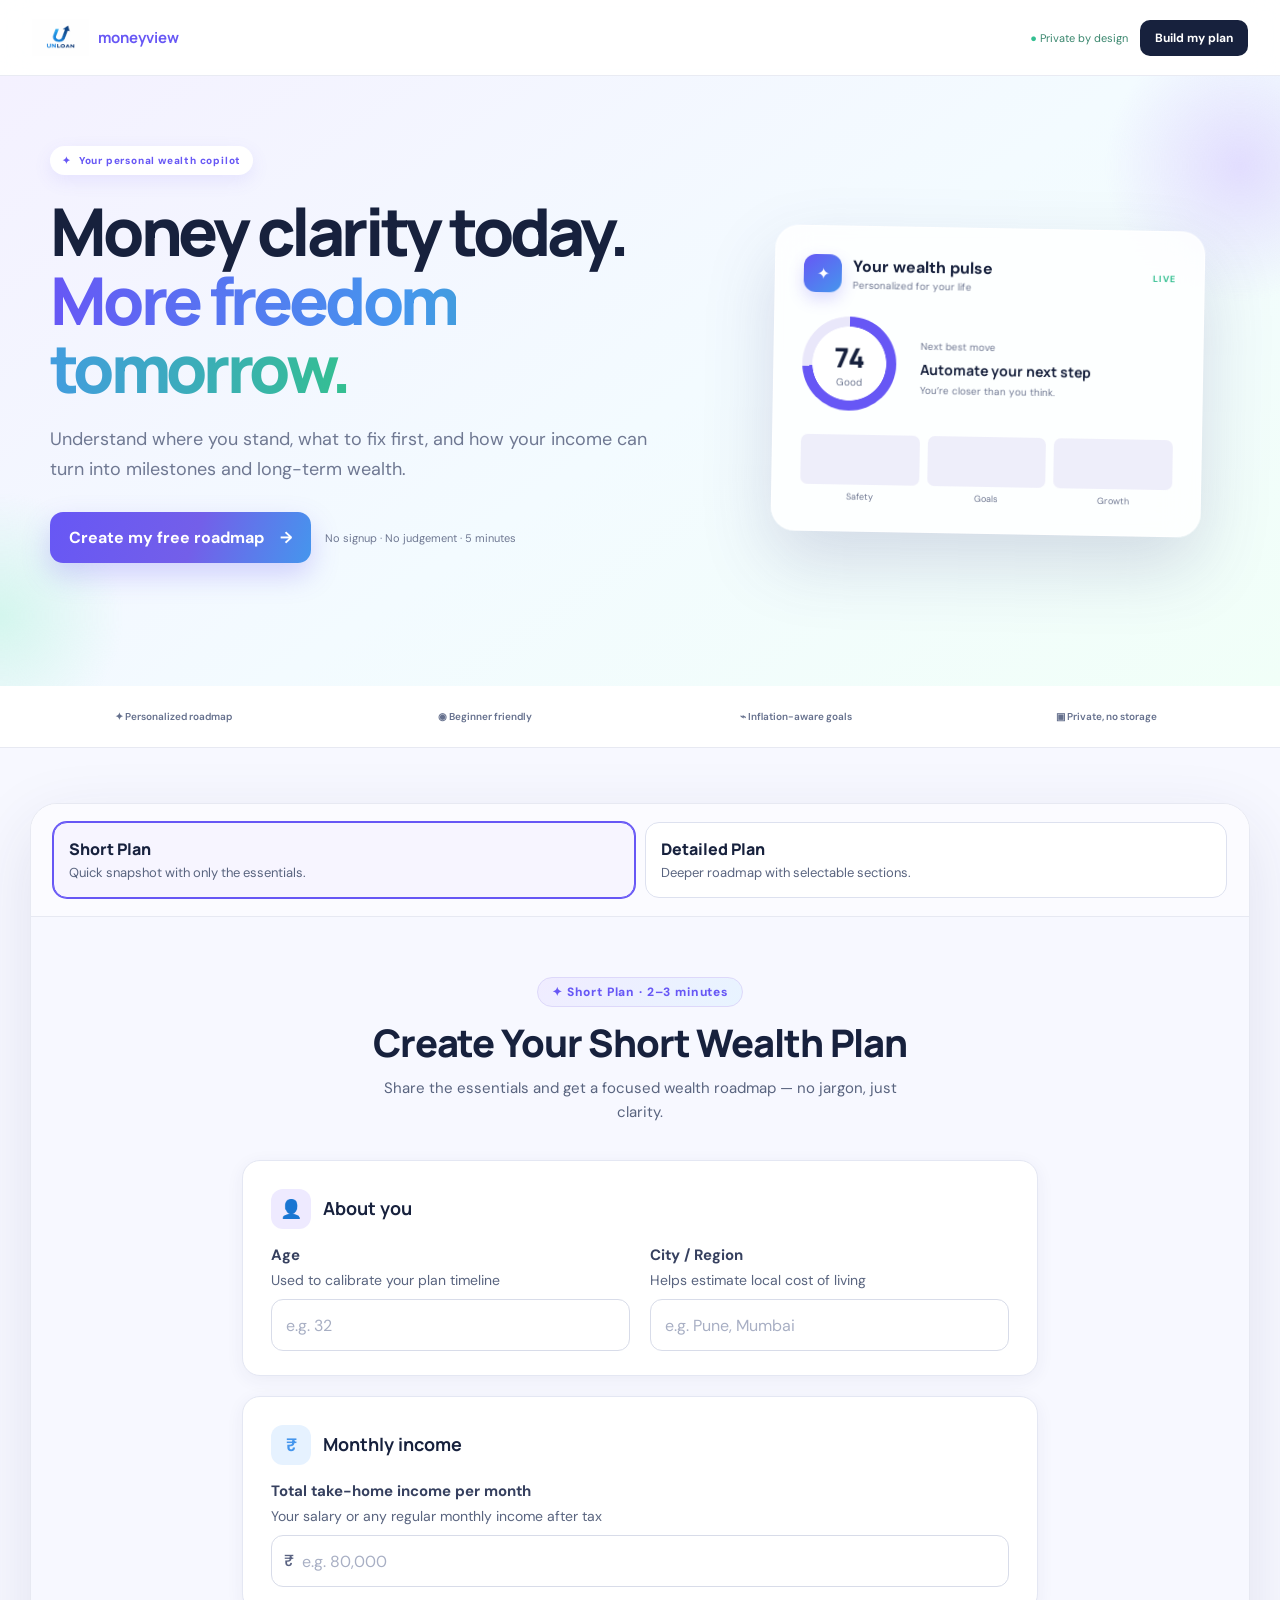
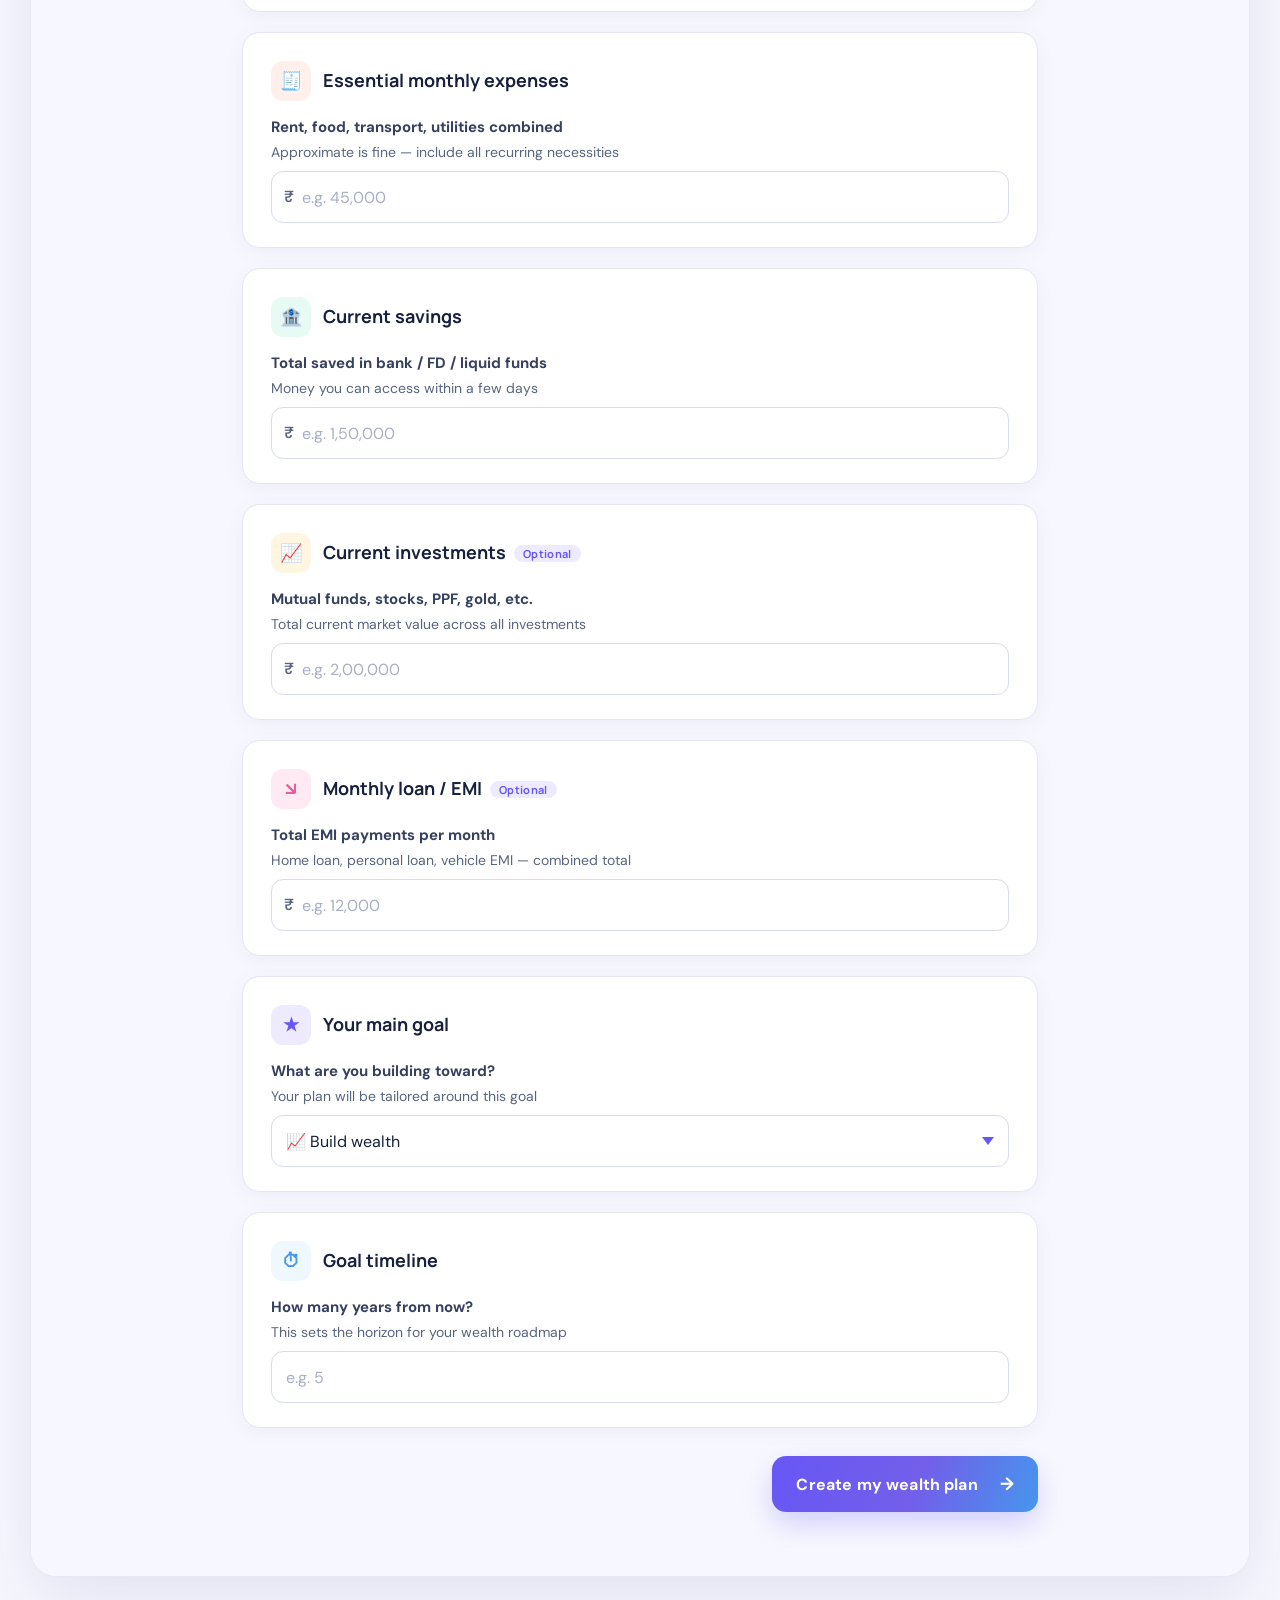
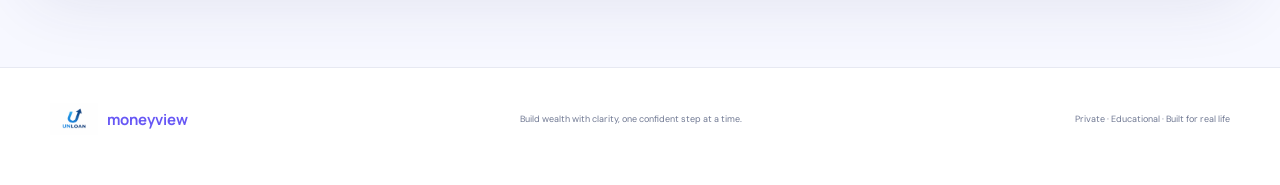
==== commit ab5a2859: "Rebuild Short Plan UI: InputCard layout, proper typography, mobile-first, clean results output" ====
--- a/templates/index.html
+++ b/templates/index.html
@@ -58,20 +58,159 @@
         <div class="mobile-progress"><div><span id="mobileStep">STEP 1 OF 6</span><b id="mobileTitle">About you</b></div><strong id="progressPercent">17%</strong><i><em id="progressBar"></em></i></div>
         <form id="plannerForm" novalidate>
           <section id="shortPlanForm" class="short-plan-form">
-            <div class="step-heading"><span class="step-icon purple">✦</span><div><p>SHORT PLAN</p><h2>Here is what you can build from today</h2><span>Add the essentials and get a focused wealth roadmap in one screen.</span></div></div>
-            <div class="field-grid two">
-              <label>Age<input id="shortAge" type="number" min="18" max="80" inputmode="numeric" placeholder="e.g. 32" required /></label>
-              <label>City / region<input id="shortCity" placeholder="e.g. Pune" required /></label>
-              <label>Monthly income<div class="money-field"><span>₹</span><input id="shortMonthlyIncome" type="number" min="0" inputmode="decimal" placeholder="80,000" required /></div></label>
-              <label>Monthly essential expenses<div class="money-field"><span>₹</span><input id="shortEssentialExpenses" type="number" min="0" inputmode="decimal" placeholder="45,000" required /></div></label>
-              <label>Current savings<div class="money-field"><span>₹</span><input id="shortSavings" type="number" min="0" inputmode="decimal" placeholder="1,50,000" required /></div></label>
-              <label>Current investments <small>optional</small><div class="money-field"><span>₹</span><input id="shortInvestments" type="number" min="0" inputmode="decimal" placeholder="2,00,000" /></div></label>
-              <label>Loan / EMI <small>optional</small><div class="money-field"><span>₹</span><input id="shortEmi" type="number" min="0" inputmode="decimal" placeholder="12,000" /></div></label>
-              <label>Main goal<select id="shortMainGoal"><option value="wealth_milestone">Build wealth</option><option value="buy_house">Buy a house</option><option value="buy_vehicle">Buy a vehicle</option><option value="child_education">Education</option><option value="business">Start a business</option><option value="retirement">Retirement</option><option value="travel">Travel or leisure</option><option value="emergency_goal">Build emergency fund</option></select></label>
-              <label>Goal timeline<input id="shortGoalTimeline" type="number" min="1" max="50" inputmode="numeric" placeholder="Years from now" required /></label>
+            <div class="sp-shell">
+
+              <!-- Page Header -->
+              <div class="sp-header">
+                <span class="sp-header-pill">✦ Short Plan · 2–3 minutes</span>
+                <h2 class="sp-title">Create Your Short Wealth Plan</h2>
+                <p class="sp-subtitle">Share the essentials and get a focused wealth roadmap — no jargon, just clarity.</p>
+              </div>
+
+              <!-- Card 1: About You -->
+              <div class="sp-card">
+                <div class="sp-card-label-row">
+                  <span class="sp-card-icon" style="background:#eeeaff;color:#6757f5">👤</span>
+                  <h3 class="sp-card-title">About you</h3>
+                </div>
+                <div class="sp-grid-two">
+                  <div class="sp-field">
+                    <label class="sp-label" for="shortAge">Age</label>
+                    <p class="sp-hint">Used to calibrate your plan timeline</p>
+                    <input id="shortAge" type="number" min="18" max="80" inputmode="numeric" placeholder="e.g. 32" required />
+                  </div>
+                  <div class="sp-field">
+                    <label class="sp-label" for="shortCity">City / Region</label>
+                    <p class="sp-hint">Helps estimate local cost of living</p>
+                    <input id="shortCity" placeholder="e.g. Pune, Mumbai" required />
+                  </div>
+                </div>
+              </div>
+
+              <!-- Card 2: Monthly Income -->
+              <div class="sp-card">
+                <div class="sp-card-label-row">
+                  <span class="sp-card-icon" style="background:#e6f2ff;color:#4596ed">₹</span>
+                  <h3 class="sp-card-title">Monthly income</h3>
+                </div>
+                <div class="sp-field">
+                  <label class="sp-label" for="shortMonthlyIncome">Total take-home income per month</label>
+                  <p class="sp-hint">Your salary or any regular monthly income after tax</p>
+                  <div class="money-field">
+                    <span>₹</span>
+                    <input id="shortMonthlyIncome" type="number" min="0" inputmode="decimal" placeholder="e.g. 80,000" required />
+                  </div>
+                </div>
+              </div>
+
+              <!-- Card 3: Essential Expenses -->
+              <div class="sp-card">
+                <div class="sp-card-label-row">
+                  <span class="sp-card-icon" style="background:#fff0ec;color:#ff856f">🧾</span>
+                  <h3 class="sp-card-title">Essential monthly expenses</h3>
+                </div>
+                <div class="sp-field">
+                  <label class="sp-label" for="shortEssentialExpenses">Rent, food, transport, utilities combined</label>
+                  <p class="sp-hint">Approximate is fine — include all recurring necessities</p>
+                  <div class="money-field">
+                    <span>₹</span>
+                    <input id="shortEssentialExpenses" type="number" min="0" inputmode="decimal" placeholder="e.g. 45,000" required />
+                  </div>
+                </div>
+              </div>
+
+              <!-- Card 4: Current Savings -->
+              <div class="sp-card">
+                <div class="sp-card-label-row">
+                  <span class="sp-card-icon" style="background:#e7faf4;color:#34bf91">🏦</span>
+                  <h3 class="sp-card-title">Current savings</h3>
+                </div>
+                <div class="sp-field">
+                  <label class="sp-label" for="shortSavings">Total saved in bank / FD / liquid funds</label>
+                  <p class="sp-hint">Money you can access within a few days</p>
+                  <div class="money-field">
+                    <span>₹</span>
+                    <input id="shortSavings" type="number" min="0" inputmode="decimal" placeholder="e.g. 1,50,000" required />
+                  </div>
+                </div>
+              </div>
+
+              <!-- Card 5: Investments (optional) -->
+              <div class="sp-card">
+                <div class="sp-card-label-row">
+                  <span class="sp-card-icon" style="background:#fff6e2;color:#efb449">📈</span>
+                  <h3 class="sp-card-title">Current investments <span class="sp-optional-badge">Optional</span></h3>
+                </div>
+                <div class="sp-field">
+                  <label class="sp-label" for="shortInvestments">Mutual funds, stocks, PPF, gold, etc.</label>
+                  <p class="sp-hint">Total current market value across all investments</p>
+                  <div class="money-field">
+                    <span>₹</span>
+                    <input id="shortInvestments" type="number" min="0" inputmode="decimal" placeholder="e.g. 2,00,000" />
+                  </div>
+                </div>
+              </div>
+
+              <!-- Card 6: Loan / EMI (optional) -->
+              <div class="sp-card">
+                <div class="sp-card-label-row">
+                  <span class="sp-card-icon" style="background:#ffeaf4;color:#e85d9e">↘</span>
+                  <h3 class="sp-card-title">Monthly loan / EMI <span class="sp-optional-badge">Optional</span></h3>
+                </div>
+                <div class="sp-field">
+                  <label class="sp-label" for="shortEmi">Total EMI payments per month</label>
+                  <p class="sp-hint">Home loan, personal loan, vehicle EMI — combined total</p>
+                  <div class="money-field">
+                    <span>₹</span>
+                    <input id="shortEmi" type="number" min="0" inputmode="decimal" placeholder="e.g. 12,000" />
+                  </div>
+                </div>
+              </div>
+
+              <!-- Card 7: Main Goal -->
+              <div class="sp-card">
+                <div class="sp-card-label-row">
+                  <span class="sp-card-icon" style="background:#eeeaff;color:#6757f5">★</span>
+                  <h3 class="sp-card-title">Your main goal</h3>
+                </div>
+                <div class="sp-field">
+                  <label class="sp-label" for="shortMainGoal">What are you building toward?</label>
+                  <p class="sp-hint">Your plan will be tailored around this goal</p>
+                  <select id="shortMainGoal">
+                    <option value="wealth_milestone">📈 Build wealth</option>
+                    <option value="buy_house">🏡 Buy a house</option>
+                    <option value="buy_vehicle">🚗 Buy a vehicle</option>
+                    <option value="child_education">🎓 Child's education</option>
+                    <option value="business">🚀 Start a business</option>
+                    <option value="retirement">🌴 Retirement</option>
+                    <option value="travel">✈️ Travel or leisure</option>
+                    <option value="emergency_goal">☂️ Build emergency fund</option>
+                  </select>
+                </div>
+              </div>
+
+              <!-- Card 8: Goal Timeline -->
+              <div class="sp-card">
+                <div class="sp-card-label-row">
+                  <span class="sp-card-icon" style="background:#f0f8ff;color:#4596ed">⏱</span>
+                  <h3 class="sp-card-title">Goal timeline</h3>
+                </div>
+                <div class="sp-field">
+                  <label class="sp-label" for="shortGoalTimeline">How many years from now?</label>
+                  <p class="sp-hint">This sets the horizon for your wealth roadmap</p>
+                  <input id="shortGoalTimeline" type="number" min="1" max="50" inputmode="numeric" placeholder="e.g. 5" required />
+                </div>
+              </div>
+
+              <!-- Footer -->
+              <div class="sp-footer">
+                <p id="shortFormError" class="form-error sp-form-error" role="alert"></p>
+                <button id="shortSubmitButton" class="next-button sp-submit-btn" type="button">
+                  Create my wealth plan <span>→</span>
+                </button>
+              </div>
+
             </div>
-            <p id="shortFormError" class="form-error" role="alert"></p>
-            <div class="short-submit"><button id="shortSubmitButton" class="next-button" type="button">Create short plan <span>→</span></button></div>
           </section>
 
           <div id="detailedPlanForm" class="hidden">
--- a/static/css/style.css
+++ b/static/css/style.css
@@ -8,7 +8,182 @@
 @media(min-width:920px){.topbar{height:76px;padding:0 max(32px,calc((100vw - 1220px)/2))}.hero{min-height:610px;display:grid;grid-template-columns:1.12fr .88fr;gap:80px;padding:70px max(40px,calc((100vw - 1180px)/2))}.hero h1{font-size:66px}.hero-copy>p{font-size:18px}.hero-actions{flex-direction:row;align-items:center}.coach-preview{padding:28px}.planner-shell{max-width:1220px;margin:55px auto 90px;display:grid;grid-template-columns:238px 1fr;border-radius:27px}.step-sidebar{display:flex;flex-direction:column;background:linear-gradient(170deg,#29245d,#383575);color:white;padding:30px 20px}.sidebar-head{display:flex;justify-content:space-between;align-items:center;color:#bcb9e4;font-size:8px;letter-spacing:.12em}.sidebar-head b{color:#9bf0d2}.step-sidebar nav{margin-top:25px}.step-sidebar nav button{width:100%;display:flex;align-items:center;gap:11px;border:0;background:transparent;color:#b8bbd9;padding:10px;border-radius:11px;text-align:left;margin:3px 0}.step-sidebar nav button>i{flex:0 0 28px;width:28px;height:28px;border-radius:9px;border:1px solid rgba(255,255,255,.15);display:grid;place-items:center;font-style:normal;font-size:9px}.step-sidebar nav button span b,.step-sidebar nav button span small{display:block}.step-sidebar nav button span b{font-size:10px;color:#e4e4f4}.step-sidebar nav button span small{font-size:8px;margin-top:2px}.step-sidebar nav button.active{background:rgba(255,255,255,.1)}.step-sidebar nav button.active>i{background:linear-gradient(135deg,var(--purple2),var(--blue));color:white;border-color:transparent}.step-sidebar nav button.complete>i{background:var(--green);color:white;border-color:transparent;font-size:0}.step-sidebar nav button.complete>i:after{content:"✓";font-size:10px}.sidebar-coach{margin-top:auto;padding:13px;background:rgba(255,255,255,.07);border-radius:13px;display:flex;gap:8px}.sidebar-coach p,.sidebar-coach p b{margin:0;display:block}.sidebar-coach p{font-size:8px;line-height:1.4;color:#bdc0da}.sidebar-coach p b{font-size:9px;color:white;margin-bottom:3px}.mobile-progress{display:none}.form-step{padding:48px 55px 18px;min-height:600px}.step-heading h2{font-size:31px}.step-heading>div>span{font-size:13px}.option-grid{grid-template-columns:repeat(4,1fr)}.option-card{min-height:100px}.form-navigation{padding:17px 55px}.results{max-width:1220px;margin:50px auto 90px}.result-hero{display:grid;grid-template-columns:1fr 180px;align-items:center;padding:45px 55px}.result-copy h2{font-size:40px}.health-orbit{width:160px;height:160px}.snapshot-grid{grid-template-columns:repeat(4,1fr)}.dashboard-grid{grid-template-columns:1fr 1fr}.score-roadmap-grid{grid-template-columns:.85fr 1.15fr}.cashflow-card{min-height:365px}.cashflow-content{margin-top:42px}.recommendation-grid{grid-template-columns:repeat(5,1fr)}.coach-card{padding:27px}.action-milestone-grid{grid-template-columns:.8fr 1.2fr}.coach-insights{grid-template-columns:repeat(5,1fr)}.coach-insights article{display:block}.coach-insights article>span{margin-bottom:10px}.goal-result{grid-template-columns:1.1fr 1.2fr .7fr .55fr}.goal-status{grid-column:auto;justify-self:end}.dashboard-grid.lower{grid-template-columns:1.15fr .85fr}.dash-card{padding:25px}.roadmap-timeline{display:grid;grid-template-columns:repeat(5,1fr);gap:0;margin-top:25px}.roadmap-timeline>div{display:block;padding:0 8px 0 0}.roadmap-timeline>div>span{margin-bottom:14px}.roadmap-timeline>div>i{left:22px;right:0;top:11px;bottom:auto;width:auto;height:1px}.roadmap-timeline article{padding-right:5px}.roadmap-timeline p{min-height:56px}.roadmap-card{grid-column:1/-1}.score-roadmap-grid .score-card{grid-column:1/-1}.score-reasons{display:grid;grid-template-columns:1fr 1fr;gap:0 22px}.score-reasons li:nth-child(2){border-top:1px solid #eff0f5}footer{flex-direction:row;justify-content:space-between;padding-left:max(30px,calc((100vw - 1180px)/2));padding-right:max(30px,calc((100vw - 1180px)/2))}}
 @media(min-width:1180px){.option-grid{grid-template-columns:repeat(5,1fr)}.form-step{padding-left:68px;padding-right:68px}.form-navigation{padding-left:68px;padding-right:68px}.score-roadmap-grid{grid-template-columns:.7fr 1.3fr}.score-roadmap-grid .score-card{grid-column:auto}.roadmap-card{grid-column:auto}.roadmap-timeline{grid-template-columns:1fr}.roadmap-timeline>div{display:grid;grid-template-columns:24px 1fr;padding-bottom:10px}.roadmap-timeline>div>span{margin:0}.roadmap-timeline>div>i{left:11px;right:auto;top:22px;bottom:0;width:1px;height:auto}.roadmap-timeline p{min-height:auto}.score-reasons{grid-template-columns:1fr}.score-reasons li:nth-child(2){border-top:1px solid #eff0f5}}
 .badge[data-status="needs-attention"]{color:#a94e45;background:#ffe9e5}.badge[data-status="improving"]{color:#956b17;background:#fff3d8}.badge[data-status="good"]{color:#276aa6;background:#e5f2ff}.badge[data-status="strong"]{color:#24755d;background:#e4f8f0}
-.projection-card,.breakdown-card{display:none!important}.short-results .health-orbit,.short-results .stage-badge,.short-results .score-card,.short-results .projected-card,.short-results .milestone-card,.short-results .assumptions{display:none!important}.short-results .snapshot.blue-card{display:none}.short-results .result-hero{display:block}.short-results .coach-card .recommendation-grid{grid-template-columns:1fr}.short-results .coach-insights{grid-template-columns:1fr}.short-results .coach-insights article{display:flex}.short-results .roadmap-card{grid-column:1/-1}.short-results .action-card{grid-column:1/-1}.short-results .snapshot-grid{grid-template-columns:1fr}.result-copy>p,.score-reasons li,.roadmap-timeline p,.recommendation-grid p,.action-list p small,.milestone-projections p small,.coach-insights p,.goal-progress>small,.assumptions p,.assumptions>span{color:#59647f}.coach-card .recommendation-grid p{color:#dfe2f5}.snapshot>span{font-size:10px}.snapshot>small{font-size:12px}.card-title h3,.coach-heading h3,.ai-coach-head h3{font-size:20px}.recommendation-grid h4{font-size:15px}.recommendation-grid article>small,.roadmap-timeline small{font-size:10px}.action-list p b,.milestone-projections p b,.coach-insights b,.goal-main b,.roadmap-timeline b{font-size:13px}.legend span,.legend b,.allocation-item p b,.allocation-item p strong{font-size:13px}.coach-disclaimer{font-size:11px;color:#68718b}.results .next-button,.results .outline-button{font-size:13px}
+.projection-card,.breakdown-card{display:none!important}
 @media(min-width:600px){.mode-switcher{grid-template-columns:1fr 1fr}.short-results .snapshot-grid{grid-template-columns:repeat(3,1fr)}}
-@media(min-width:920px){.planner-shell>.mode-switcher{grid-column:1/-1;padding:18px 22px}.short-plan-form{padding:48px 68px 38px}.short-results .recommendation-grid{grid-template-columns:repeat(3,1fr)}.short-results .dashboard-grid{grid-template-columns:1fr 1fr}.short-results .coach-insights{grid-template-columns:1fr}.short-results .coach-insights article{display:flex}.short-results .snapshot-grid{grid-template-columns:repeat(3,1fr)}}
+@media(min-width:920px){.planner-shell>.mode-switcher{grid-column:1/-1;padding:18px 22px}}
 @media print{.topbar,.hero,.trust-strip,.planner-shell,.result-actions,footer{display:none!important}body{background:white}.results{display:block!important;margin:0}.result-hero,.coach-card{print-color-adjust:exact}.dash-card,.coach-card,.ai-coach-says{break-inside:avoid;box-shadow:none}.snapshot-grid,.dashboard-grid{display:grid;grid-template-columns:1fr 1fr}}
+
+/* ============================================================
+   SHORT PLAN — Design System
+   All classes prefixed with .sp- to avoid collision
+   ============================================================ */
+
+/* --- Layout: Centred Shell --- */
+.short-plan-form{padding:0;min-height:auto;background:var(--bg)}
+.sp-shell{max-width:860px;margin:0 auto;padding:32px 16px 40px}
+
+/* --- Page Header --- */
+.sp-header{text-align:center;padding:8px 0 32px}
+.sp-header-pill{display:inline-flex;align-items:center;gap:7px;padding:6px 14px;border-radius:99px;background:linear-gradient(135deg,#f0ecff,#e8f4ff);color:var(--purple);font-size:12px;font-weight:800;letter-spacing:.07em;border:1px solid #ddd8fa;margin-bottom:14px}
+.sp-title{font:800 clamp(26px,6vw,38px)/1.15 Manrope,sans-serif;letter-spacing:-.03em;color:var(--ink);margin:0 0 12px}
+.sp-subtitle{font-size:15px;color:#59647f;line-height:1.6;max-width:560px;margin:0 auto}
+
+/* --- InputCard --- */
+.sp-card{background:white;border:1px solid #e4e7f3;border-radius:18px;padding:22px 20px 20px;margin-bottom:16px;box-shadow:0 4px 18px rgba(48,45,109,.06);transition:box-shadow .2s}
+.sp-card:hover{box-shadow:0 6px 28px rgba(48,45,109,.1)}
+.sp-card-label-row{display:flex;align-items:center;gap:12px;margin-bottom:16px}
+.sp-card-icon{display:grid;place-items:center;width:40px;height:40px;min-width:40px;border-radius:12px;font-size:18px;font-weight:700;flex-shrink:0}
+.sp-card-title{font:700 17px/1.2 Manrope,sans-serif;color:var(--ink);margin:0;display:flex;align-items:center;gap:8px;flex-wrap:wrap}
+
+/* --- Optional Badge --- */
+.sp-optional-badge{display:inline-block;font-size:11px;font-weight:700;color:#6757f5;background:#eeeaff;border-radius:99px;padding:2px 9px;letter-spacing:.03em;vertical-align:middle;flex-shrink:0}
+
+/* --- Two-Column Grid (mobile-first: single col) --- */
+.sp-grid-two{display:grid;grid-template-columns:1fr;gap:16px}
+
+/* --- Field: label + hint + input stack --- */
+.sp-field{display:flex;flex-direction:column;gap:0}
+.sp-label{font-size:15px;font-weight:700;color:#36405f;display:block;margin-bottom:5px}
+.sp-hint{font-size:13px;color:#59647f;margin:0 0 8px;line-height:1.5}
+
+/* Ensure inputs inside sp-field look consistent */
+.sp-field input,.sp-field select{width:100%;height:52px;min-height:44px;margin-top:0;border:1.5px solid #d8dce9;border-radius:12px;background:#fff;padding:0 14px;color:var(--ink);outline:none;transition:border-color .2s,box-shadow .2s;font-size:16px}
+.sp-field input:focus,.sp-field select:focus{border-color:var(--purple);box-shadow:0 0 0 3px rgba(103,87,245,.1)}
+.sp-field input::placeholder{color:#a8afc4}
+
+/* Money field inside sp-field */
+.sp-field .money-field>span{top:50%;transform:translateY(-50%);line-height:1;color:#5a6382;font-weight:600;font-size:16px}
+.sp-field .money-field input{padding-left:30px}
+
+/* Select arrow styling */
+.sp-field select{appearance:none;background-image:url("data:image/svg+xml,%3Csvg xmlns='http://www.w3.org/2000/svg' width='12' height='8' viewBox='0 0 12 8'%3E%3Cpath fill='%236757f5' d='M0 0l6 8 6-8z'/%3E%3C/svg%3E");background-repeat:no-repeat;background-position:right 14px center;padding-right:38px;cursor:pointer}
+
+/* --- Footer --- */
+.sp-footer{padding:8px 0 0;display:flex;flex-direction:column;align-items:stretch;gap:12px}
+.sp-form-error{font-size:13px;color:#a83f45;min-height:18px;margin:0;text-align:center}
+.sp-submit-btn{width:100%;padding:16px 24px;font-size:16px;font-weight:700;border-radius:14px;letter-spacing:.01em;min-height:54px;display:flex;align-items:center;justify-content:center;gap:10px}
+.sp-submit-btn span{font-size:18px}
+
+/* Tablet: two-col grid for About You card */
+@media(min-width:600px){
+  .sp-grid-two{grid-template-columns:1fr 1fr;gap:20px}
+  .sp-shell{padding:40px 24px 56px}
+  .sp-card{padding:26px 24px 22px;margin-bottom:20px}
+  .sp-header{padding:12px 0 36px}
+  .sp-footer{flex-direction:row;align-items:center;justify-content:flex-end;padding:8px 0 0}
+  .sp-form-error{flex:1;text-align:left}
+  .sp-submit-btn{width:auto;min-width:240px}
+}
+
+/* Desktop: slightly wider shell, bigger heading */
+@media(min-width:920px){
+  .sp-shell{padding:48px 32px 64px}
+  .sp-card{padding:28px 28px 24px}
+  .sp-card-title{font-size:18px}
+  .sp-label{font-size:15px}
+  .sp-hint{font-size:14px}
+}
+
+/* ============================================================
+   SHORT PLAN RESULTS — Compact, focused output
+   ============================================================ */
+
+/* Compact result hero for short plan */
+.short-results .result-hero{
+  background:linear-gradient(125deg,#3e34a8,#6857f5 55%,#4a90ea);
+  padding:28px 24px 24px;
+  border-radius:20px;
+  display:flex;
+  flex-direction:column;
+  gap:16px
+}
+.short-results .result-copy h2{font-size:clamp(22px,5vw,32px);margin:12px 0 8px}
+.short-results .result-copy>p{font-size:14px;color:#dcd9ff}
+
+/* Snapshot: show 3 cards (hide emergency progress card) */
+.short-results .snapshot.blue-card{display:none}
+.short-results .snapshot-grid{grid-template-columns:1fr}
+
+/* Snapshot card text size fix */
+.short-results .snapshot>span{font-size:11px;font-weight:800;letter-spacing:.1em}
+.short-results .snapshot>strong{font-size:clamp(20px,5vw,28px);margin:8px 0 4px}
+.short-results .snapshot>small{font-size:13px}
+
+/* Hide heavy panels, keep essential ones */
+.short-results .health-orbit,.short-results .stage-badge,
+.short-results .score-card,.short-results .projected-card,
+.short-results .milestone-card,.short-results .assumptions,
+.short-results .projection-card,.short-results .breakdown-card{display:none!important}
+
+/* Show roadmap across full width */
+.short-results .roadmap-card{grid-column:1 / -1}
+.short-results .action-card{grid-column:1 / -1}
+
+/* Dashboard grid: single col on mobile for short plan */
+.short-results .dashboard-grid{grid-template-columns:1fr}
+.short-results .score-roadmap-grid{grid-template-columns:1fr}
+
+/* Coach card: single recommendation column */
+.short-results .coach-card .recommendation-grid{grid-template-columns:1fr}
+.short-results .coach-insights{grid-template-columns:1fr}
+.short-results .coach-insights article{display:flex;gap:12px;align-items:flex-start}
+
+/* Improve text readability in results for short plan */
+.result-copy>p,.score-reasons li,.roadmap-timeline p,.recommendation-grid p,
+.action-list p small,.milestone-projections p small,.coach-insights p,
+.goal-progress>small,.assumptions p,.assumptions>span{color:#59647f;font-size:13px}
+.coach-card .recommendation-grid p{color:#dfe2f5}
+
+/* Card titles larger */
+.card-title h3,.coach-heading h3,.ai-coach-head h3{font-size:clamp(16px,3vw,20px)}
+
+/* Action list items */
+.action-list p b{font-size:13px;color:var(--ink)}
+.action-list p small{font-size:12px}
+.recommendation-grid h4{font-size:14px}
+.recommendation-grid article>small,.roadmap-timeline small{font-size:11px}
+
+/* Legend text */
+.legend span,.legend b,.allocation-item p b,.allocation-item p strong{font-size:13px}
+
+/* Coach disclaimer */
+.coach-disclaimer{font-size:12px;color:#68718b;margin-top:14px}
+
+/* Result action buttons */
+.results .next-button,.results .outline-button{font-size:14px;padding:14px 20px}
+
+/* AI Coach note: highlighted */
+.short-results .ai-coach-says{
+  background:linear-gradient(135deg,#f5f2ff,#edf8ff);
+  border:1px solid #ddd6fa;
+  border-radius:18px;
+  padding:22px 20px
+}
+.short-results .ai-coach-head h3{color:var(--ink);font-size:18px}
+.short-results .coach-insights b{font-size:13px;font-weight:700;color:var(--ink);margin:4px 0}
+.short-results .coach-insights p{font-size:13px;line-height:1.55;color:#59647f;margin:0}
+.short-results .coach-insights small{font-size:11px;color:var(--purple);font-weight:800;text-transform:uppercase;letter-spacing:.08em}
+.short-results .coach-insights article>span{width:34px;height:34px;min-width:34px;border-radius:11px;font-size:14px;font-weight:800}
+
+/* Short results snapshot: responsive */
+@media(min-width:600px){
+  .short-results .snapshot-grid{grid-template-columns:repeat(3,1fr)}
+  .short-results .result-hero{flex-direction:row;align-items:center;gap:24px;padding:32px 28px}
+}
+@media(min-width:920px){
+  .short-results .dashboard-grid{grid-template-columns:1fr 1fr}
+  .short-results .score-roadmap-grid{grid-template-columns:1fr}
+  .short-results .roadmap-card{grid-column:1 / -1}
+  .short-results .action-card{grid-column:1 / -1}
+  .short-results .coach-insights{grid-template-columns:1fr}
+  .short-results .coach-insights article{display:flex}
+}
+
+/* Fix mode-switcher on desktop for short plan shell */
+@media(min-width:920px){
+  .planner-shell>.mode-switcher{grid-column:1 / -1;padding:18px 22px}
+  .short-results .recommendation-grid{grid-template-columns:repeat(3,1fr)}
+  /* When sidebar is hidden (Short Plan mode), expand planner-main to full width */
+  .step-sidebar.hidden + .planner-main,
+  .step-sidebar.hidden ~ .planner-main{grid-column:1 / -1}
+}
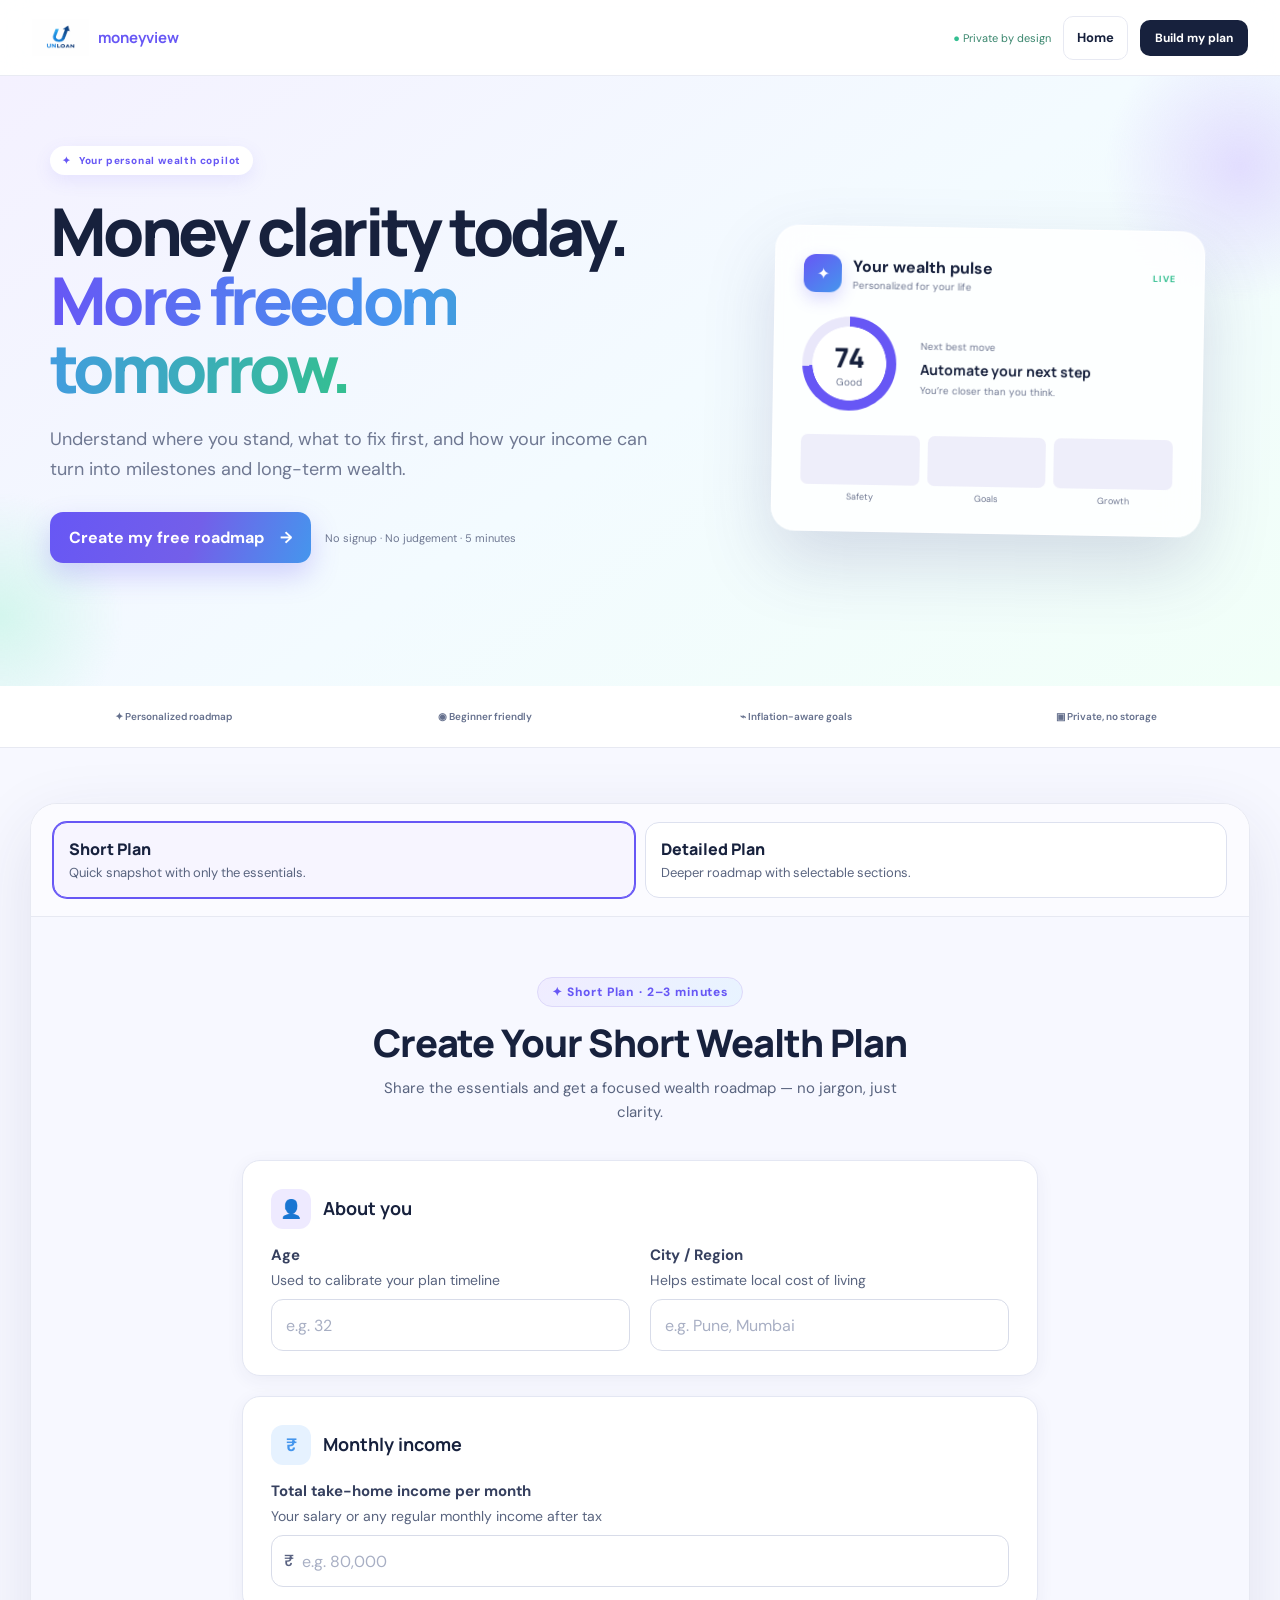
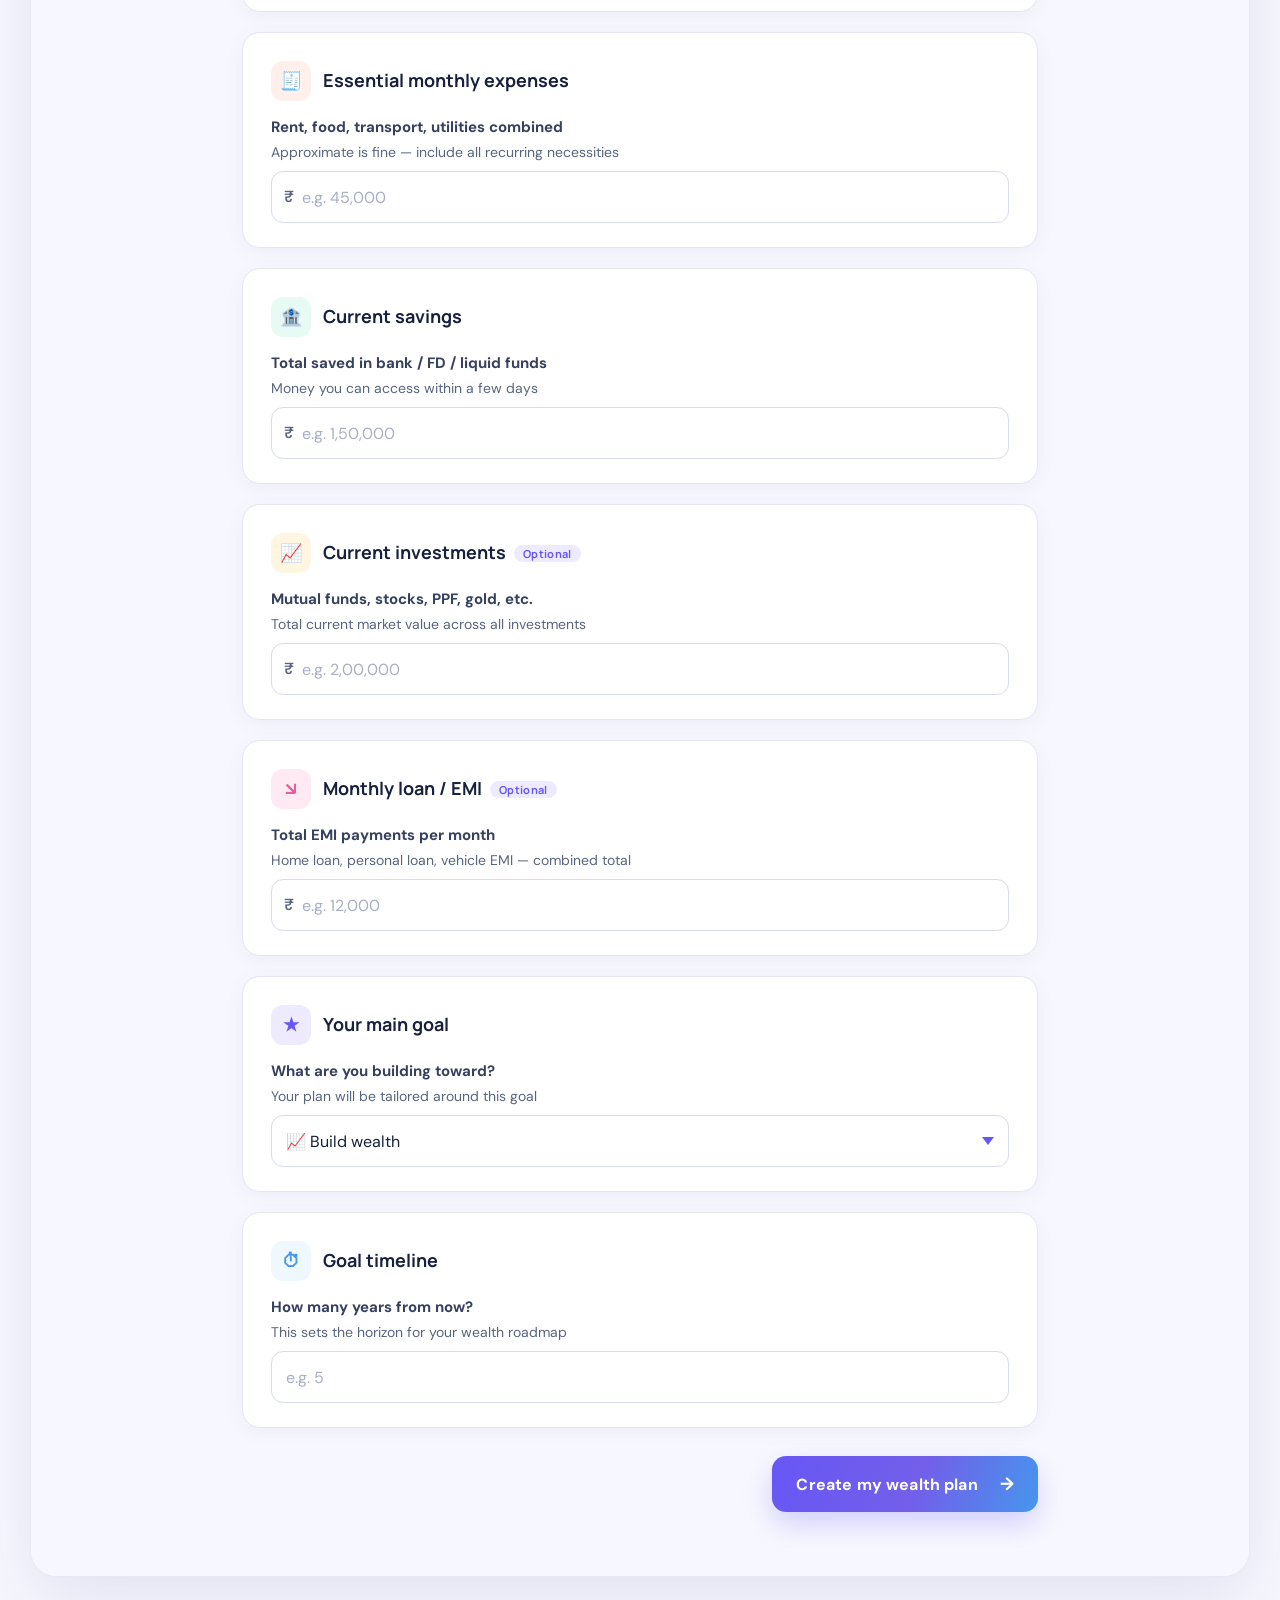
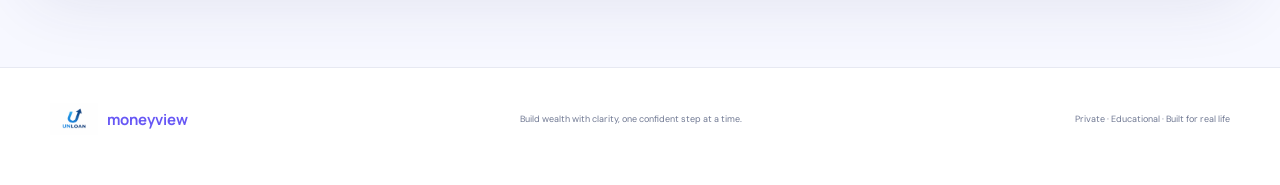
==== commit 1cdbdd60: "Fix portal handoff and home navigation" ====
--- a/templates/index.html
+++ b/templates/index.html
@@ -14,7 +14,7 @@
 <body>
   <header class="topbar">
     <a class="brand" href="#top"><img src="/static/logo.png" alt="UNLOAN" class="brand-logo" style="height: 38px; object-fit: contain;" /><span><b>moneyview</b></span></a>
-    <div class="top-actions"><span class="private-badge">● Private by design</span><a href="#planner" class="header-cta">Build my plan</a></div>
+    <div class="top-actions"><span class="private-badge">● Private by design</span><a href="https://liveunloan.vercel.app" class="home-link">Home</a><a href="#planner" class="header-cta">Build my plan</a></div>
   </header>
 
   <main id="top">
--- a/static/css/style.css
+++ b/static/css/style.css
@@ -12,6 +12,10 @@
 @media(min-width:600px){.mode-switcher{grid-template-columns:1fr 1fr}.short-results .snapshot-grid{grid-template-columns:repeat(3,1fr)}}
 @media(min-width:920px){.planner-shell>.mode-switcher{grid-column:1/-1;padding:18px 22px}}
 @media print{.topbar,.hero,.trust-strip,.planner-shell,.result-actions,footer{display:none!important}body{background:white}.results{display:block!important;margin:0}.result-hero,.coach-card{print-color-adjust:exact}.dash-card,.coach-card,.ai-coach-says{break-inside:avoid;box-shadow:none}.snapshot-grid,.dashboard-grid{display:grid;grid-template-columns:1fr 1fr}}
+
+/* Portal navigation */
+.home-link{display:inline-flex;align-items:center;min-height:44px;padding:9px 13px;border:1px solid var(--line);border-radius:10px;color:var(--ink);font-size:13px;font-weight:700;text-decoration:none}
+@media(max-width:599px){.private-badge{display:none}.top-actions{gap:8px}}
 
 /* ============================================================
    SHORT PLAN — Design System
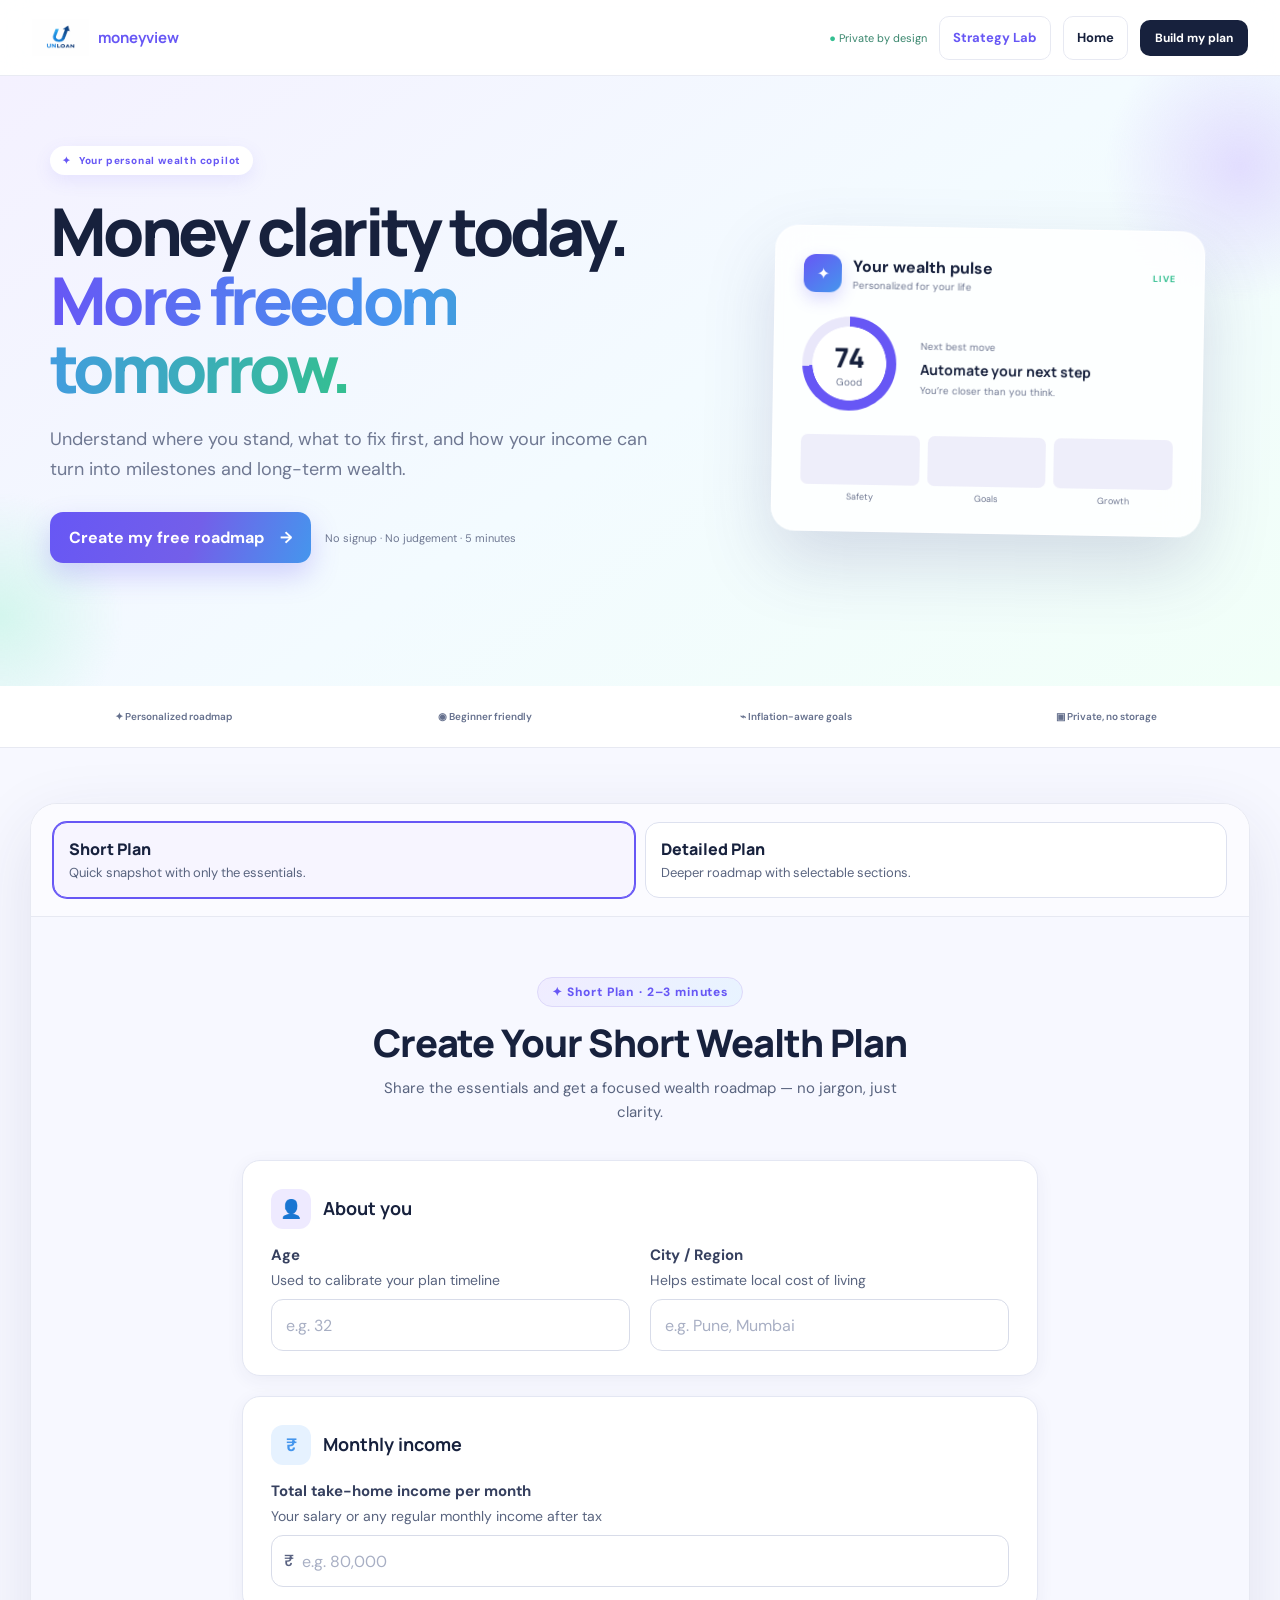
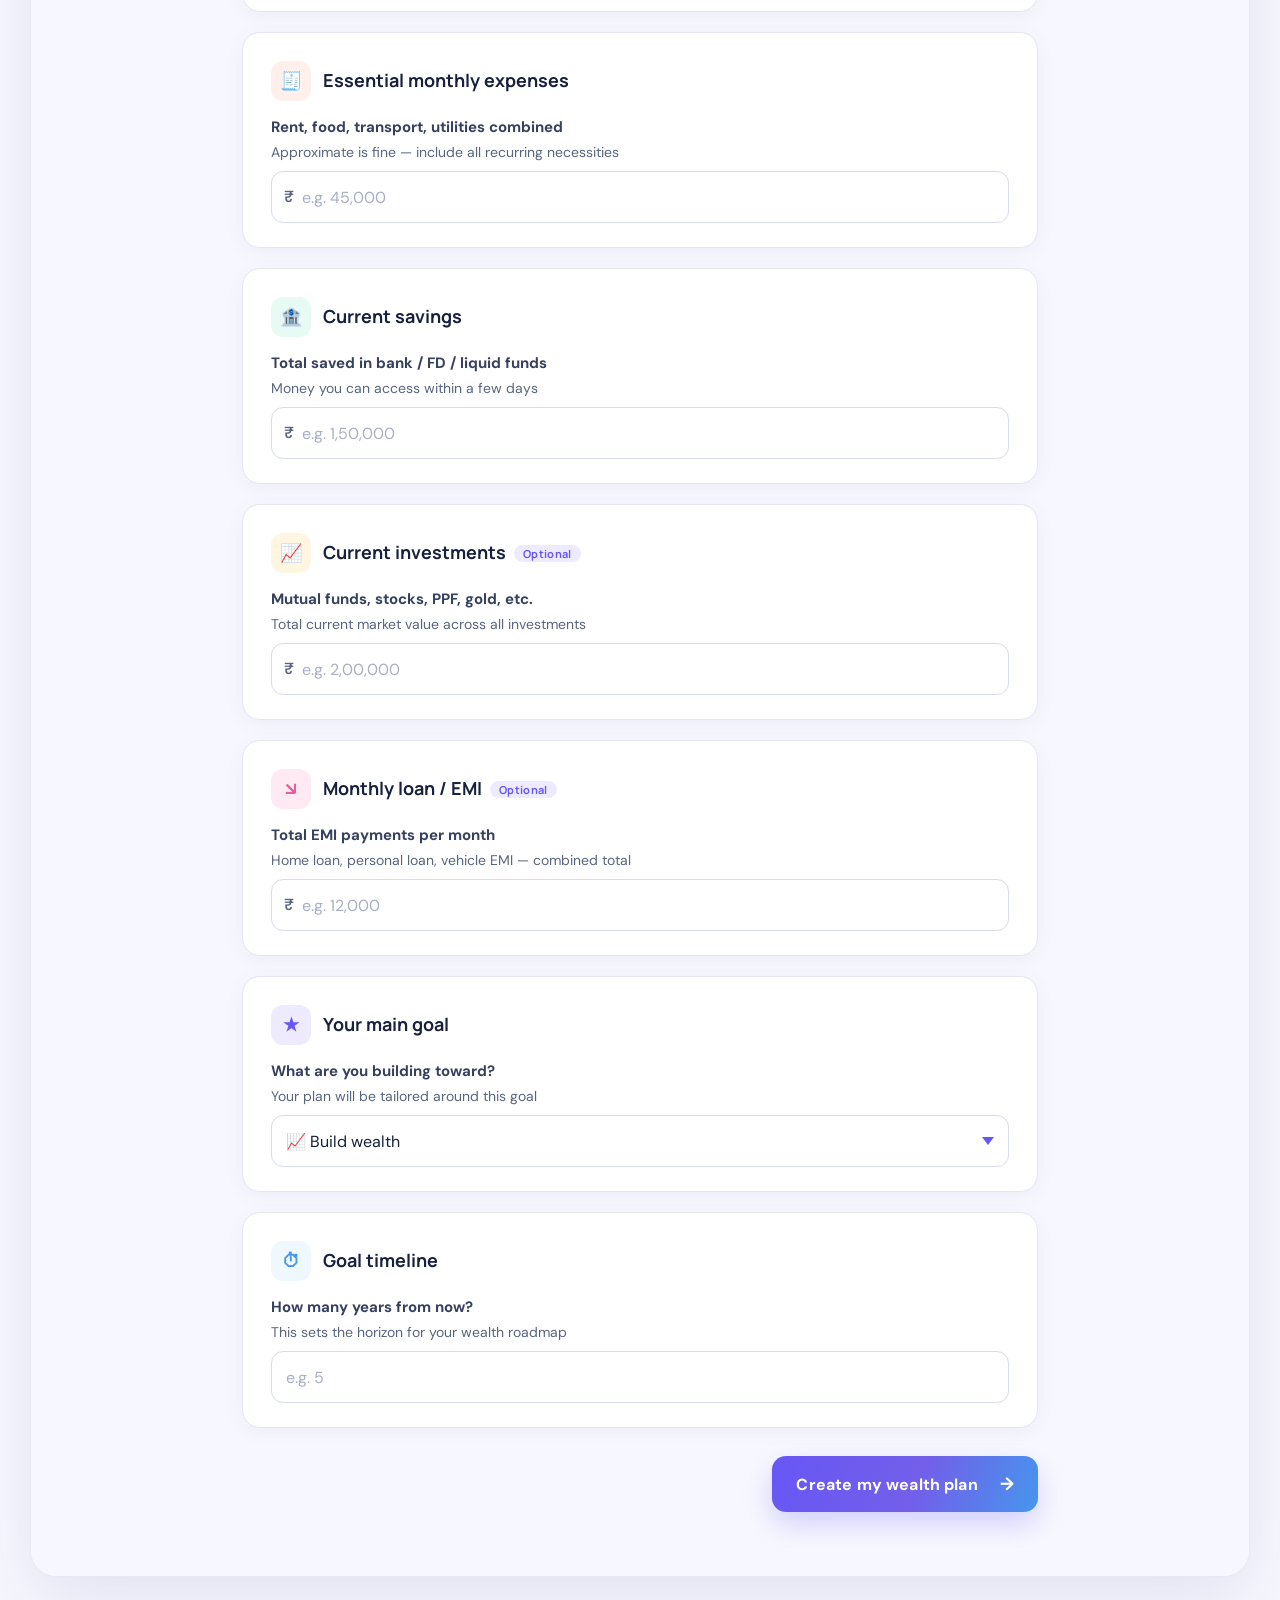
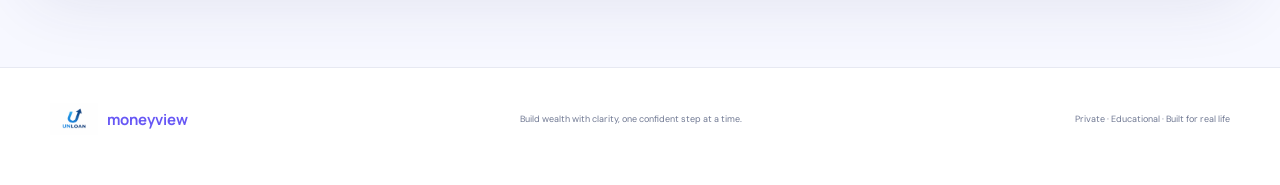
==== commit a313bd6a: "feat(portal): Strategy Lab UI portal, API endpoints, 4 Win Rate numbers display, and secondary Algov" ====
--- a/templates/index.html
+++ b/templates/index.html
@@ -14,7 +14,7 @@
 <body>
   <header class="topbar">
     <a class="brand" href="#top"><img src="/static/logo.png" alt="UNLOAN" class="brand-logo" style="height: 38px; object-fit: contain;" /><span><b>moneyview</b></span></a>
-    <div class="top-actions"><span class="private-badge">● Private by design</span><a href="https://liveunloan.vercel.app" class="home-link">Home</a><a href="#planner" class="header-cta">Build my plan</a></div>
+    <div class="top-actions"><span class="private-badge">● Private by design</span><a href="/strategy-lab" class="home-link" style="color: #6757f5; font-weight:700;">Strategy Lab</a><a href="https://liveunloan.vercel.app" class="home-link">Home</a><a href="#planner" class="header-cta">Build my plan</a></div>
   </header>
 
   <main id="top">
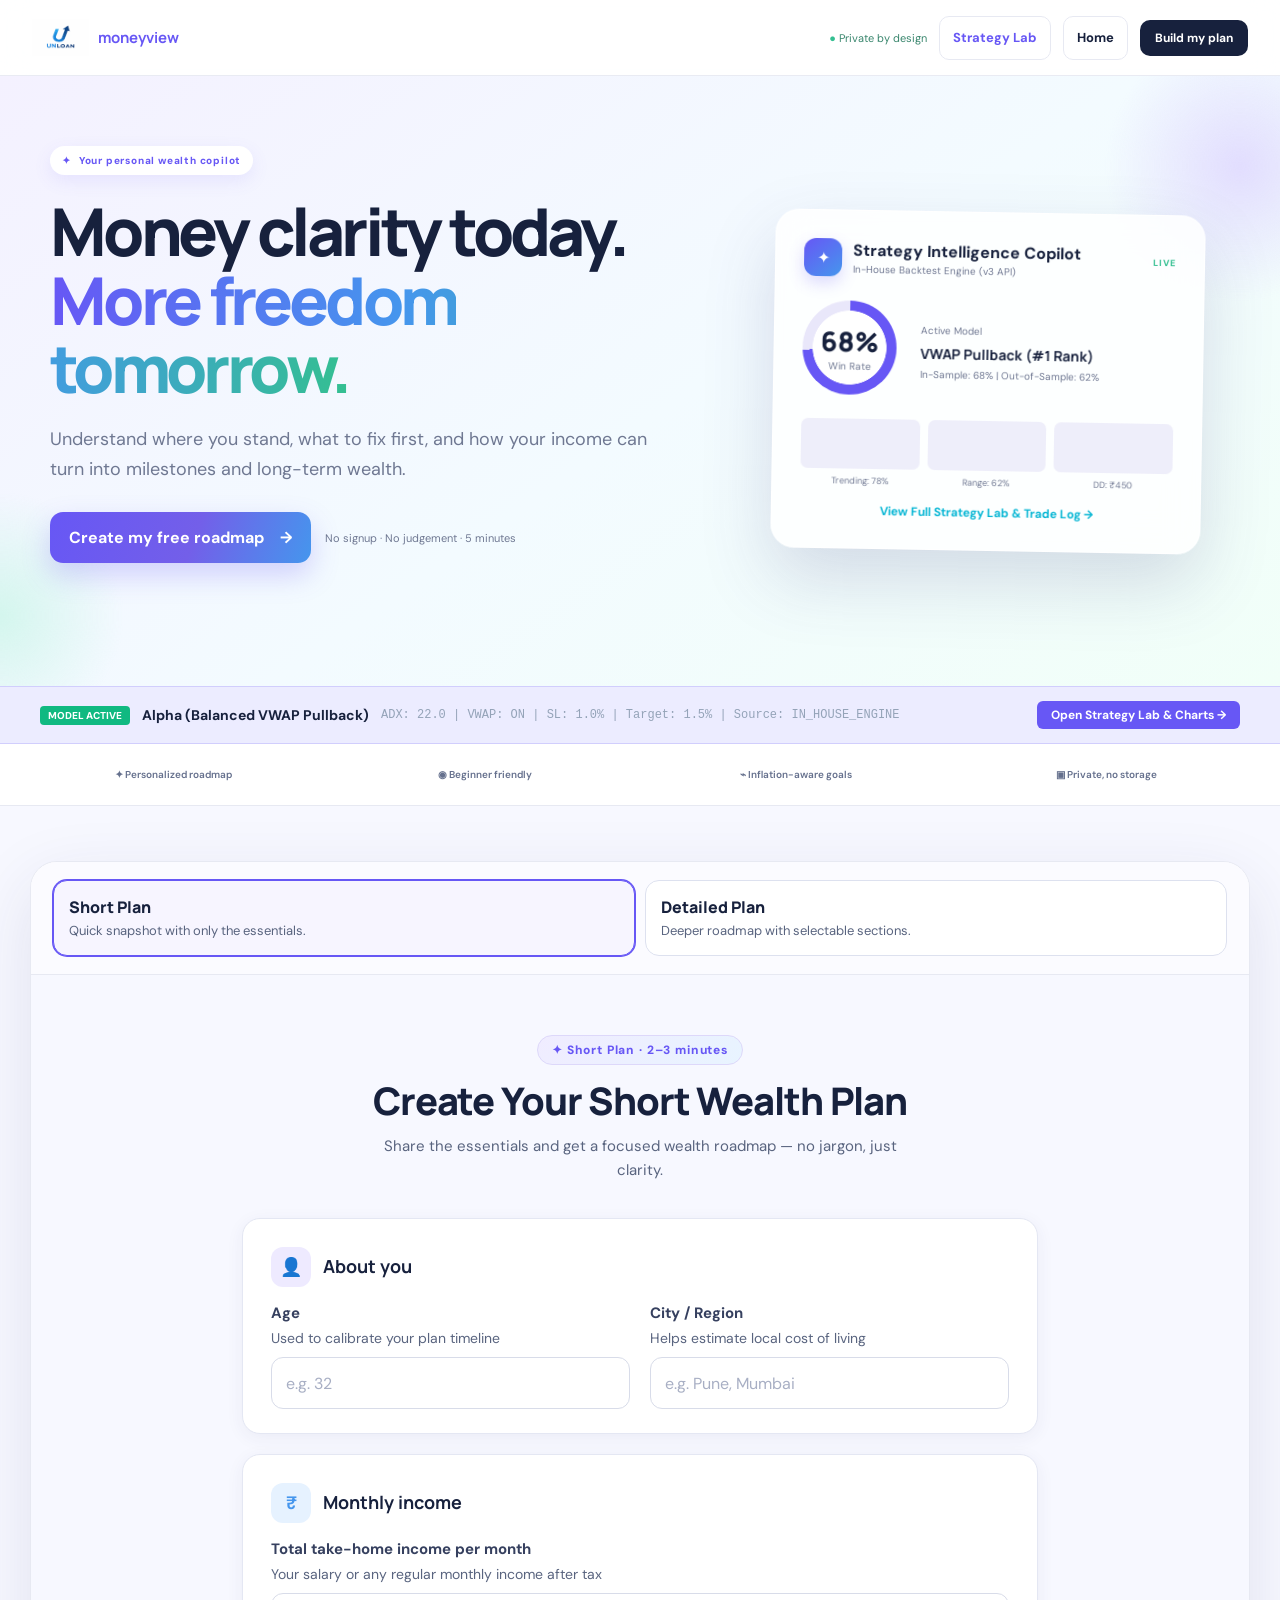
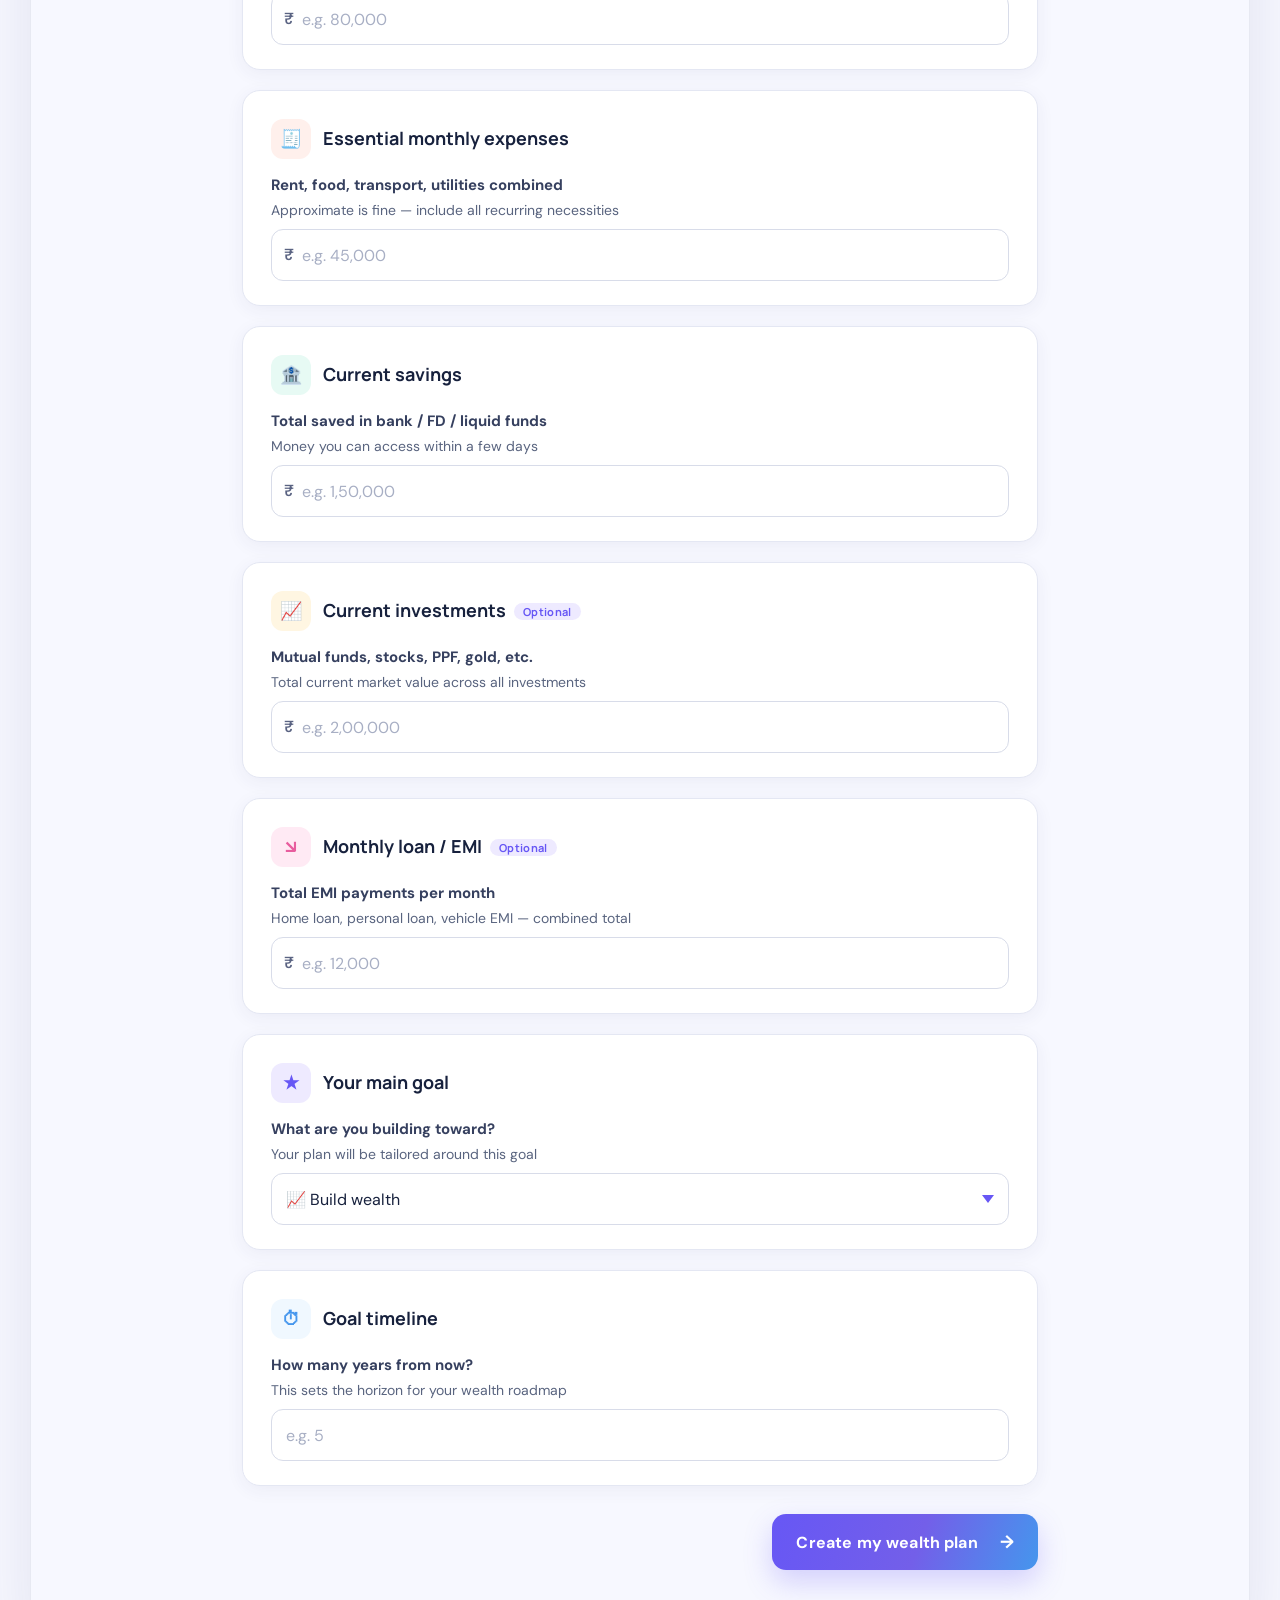
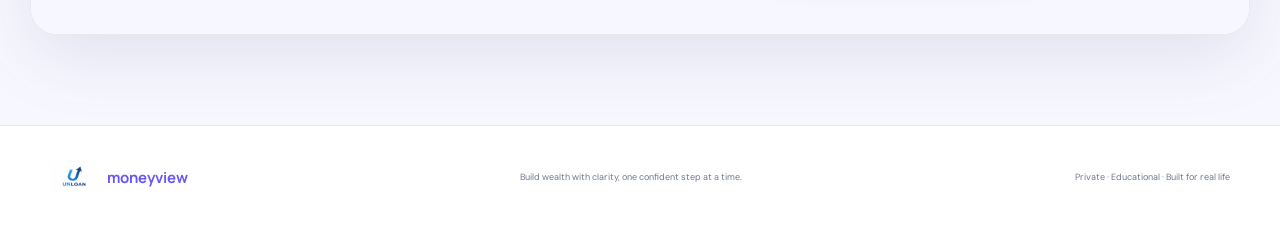
==== commit d64d4d30: "feat(portal): add Live Strategy Intelligence widget and banner to index.html" ====
--- a/templates/index.html
+++ b/templates/index.html
@@ -27,10 +27,23 @@
         <div class="hero-actions"><a href="#planner" class="hero-button">Create my free roadmap <span>→</span></a><span>No signup · No judgement · 5 minutes</span></div>
       </div>
       <div class="coach-preview" aria-hidden="true">
-        <div class="preview-top"><span class="avatar">✦</span><div><b>Your wealth pulse</b><small>Personalized for your life</small></div><span class="live-dot">LIVE</span></div>
-        <div class="preview-score"><div class="preview-ring"><strong>74</strong><small>Good</small></div><div><span>Next best move</span><b>Automate your next step</b><p>You’re closer than you think.</p></div></div>
-        <div class="preview-bars"><span><i style="width:68%"></i></span><span><i style="width:46%"></i></span><span><i style="width:82%"></i></span></div>
-        <div class="preview-labels"><span>Safety</span><span>Goals</span><span>Growth</span></div>
+        <div class="preview-top"><span class="avatar">✦</span><div><b>Strategy Intelligence Copilot</b><small>In-House Backtest Engine (v3 API)</small></div><span class="live-dot">LIVE</span></div>
+        <div class="preview-score"><div class="preview-ring"><strong>68%</strong><small>Win Rate</small></div><div><span>Active Model</span><b>VWAP Pullback (#1 Rank)</b><p>In-Sample: 68% | Out-of-Sample: 62%</p></div></div>
+        <div class="preview-bars"><span><i style="width:78%"></i></span><span><i style="width:62%"></i></span><span><i style="width:85%"></i></span></div>
+        <div class="preview-labels"><span>Trending: 78%</span><span>Range: 62%</span><span>DD: ₹450</span></div>
+        <div style="margin-top:12px; text-align:center;"><a href="/strategy-lab" style="color:var(--accent-cyan,#06b6d4); font-size:12px; font-weight:700; text-decoration:none;">View Full Strategy Lab & Trade Log →</a></div>
+      </div>
+    </section>
+
+    <!-- Strategy Intelligence Live Banner -->
+    <section style="background: rgba(103, 87, 245, 0.08); border-top: 1px solid rgba(103, 87, 245, 0.2); border-bottom: 1px solid rgba(103, 87, 245, 0.2); padding: 14px 24px;">
+      <div style="max-width: 1200px; margin: 0 auto; display: flex; align-items: center; justify-content: space-between; flex-wrap: wrap; gap: 12px;">
+        <div style="display: flex; align-items: center; gap: 12px;">
+          <span style="background: #10b981; color: white; font-size: 10px; font-weight: 800; padding: 3px 8px; border-radius: 4px;">MODEL ACTIVE</span>
+          <span style="font-weight: 700; font-size: 14px;">Alpha (Balanced VWAP Pullback)</span>
+          <span style="font-family: monospace; font-size: 12px; color: #94a3b8;">ADX: 22.0 | VWAP: ON | SL: 1.0% | Target: 1.5% | Source: IN_HOUSE_ENGINE</span>
+        </div>
+        <a href="/strategy-lab" style="background: #6757f5; color: white; font-weight: 700; font-size: 12px; padding: 6px 14px; border-radius: 6px; text-decoration: none;">Open Strategy Lab & Charts →</a>
       </div>
     </section>
 
